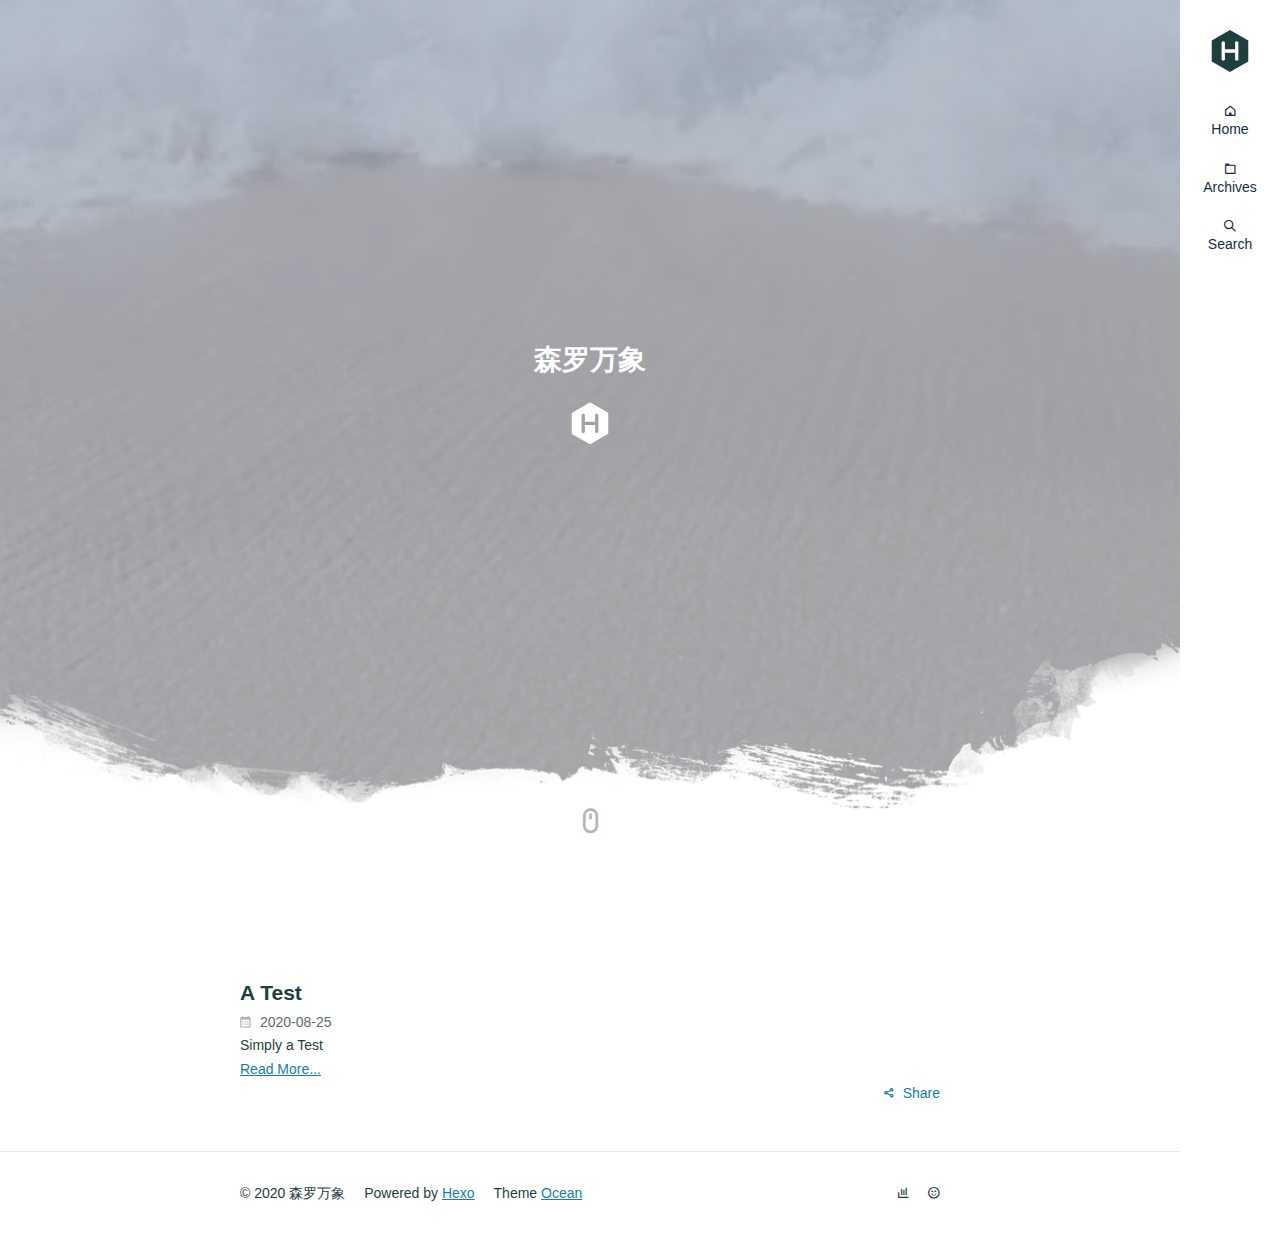
==== index.html @ 7b9d3a82 "Site updated: 2020-08-25 21:18:49" ====
<!DOCTYPE html>
<html lang="en">
<head>
  <meta charset="utf-8">
  
  
  
  <meta name="viewport" content="width=device-width, initial-scale=1, maximum-scale=1">
  <title>
    
    森罗万象</title>
  
    <link rel="shortcut icon" href="/favicon.ico">
  
  
<link rel="stylesheet" href="/css/style.css">

  
    
<link rel="stylesheet" href="/fancybox/jquery.fancybox.min.css">

  
  
<script src="/js/pace.min.js"></script>

<meta name="generator" content="Hexo 5.1.1"><link rel="alternate" href="/atom.xml" title="森罗万象" type="application/atom+xml">
</head>

<body>
<main class="content">
  <section class="jumbotron">
  <div class="video">
    
      <div class="video-frame">
        <img src="/images/ocean/overlay-hero.png" alt="Decorative image frame">
      </div>
    
    <div class="video-media">
      <video playsinline="" autoplay="" loop="" muted="" data-autoplay=""
             poster="/images/ocean/ocean.png" x5-video-player-type="h5">
        <source src="/images/ocean/ocean.mp4" type="video/mp4">
        <source src="/images/ocean/ocean.ogv" type="video/ogg">
        <source src="/images/ocean/ocean.webm" type="video/webm">
        <p>Your user agent does not support the HTML5 Video element.</p>
      </video>
      <div class="video-overlay"></div>
    </div>
    <div class="video-inner text-center text-white">
      <h1><a href="/">森罗万象</a></h1>
      <p></p>
      <div><img src="/images/hexo-inverted.svg" class="brand" alt="森罗万象"></div>
    </div>
    <div class="video-learn-more">
      <a class="anchor" href="#landingpage"><i class="fe fe-mouse"></i></a>
    </div>
  </div>
</section>

<div id="landingpage">
  <section class="outer">
    <article class="articles">
      
      <h1 class="page-type-title"></h1>
      
        
          <article id="post-2020-08-25-Test" class="article article-type-post" itemscope itemprop="blogPost" data-scroll-reveal>

    <div class="article-inner">
        
            <header class="article-header">
                
  
    <h2 itemprop="name">
      <a class="article-title" href="/2020/08/25/2020-08-25-Test/">A Test</a>
    </h2>
  
  




            </header>
            

                
                    <div class="article-meta">
                        <a href="/2020/08/25/2020-08-25-Test/" class="article-date">
  <time datetime="2020-08-25T13:09:31.366Z" itemprop="datePublished">2020-08-25</time>
</a>
                            
                    </div>
                    

                        

                                    <div class="article-entry" itemprop="articleBody">
                                        


                                            

                                                
                                                    Simply a Test<br>
                                                        
                                                            <a class="article-more-link" href="/2020/08/25/2020-08-25-Test/">
                                                                Read More...
                                                            </a>
                                                            
                                                                
                                    </div>
                                    <footer class="article-footer">
                                        <a data-url="https://ottaliam.github.io/2020/08/25/2020-08-25-Test/" data-id="cke9yv8jg0000zo2n9jhn38vi" class="article-share-link">
                                            Share
                                        </a>
                                        
                                    </footer>

    </div>

    

                

</article>
        
    </article>
    
  
    
  </section>
</div>

  <footer class="footer">
  <div class="outer">
    <div class="float-right">
      <ul class="list-inline">
  
    <li><i class="fe fe-bar-chart"></i> <span id="busuanzi_value_site_pv"></span></li>
  
    <li><i class="fe fe-smile-alt"></i> <span id="busuanzi_value_site_uv"></span></li>
  
</ul>
    </div>
    <ul class="list-inline">
      <li>&copy; 2020 森罗万象</li>
      <li>Powered by <a href="http://hexo.io/" target="_blank">Hexo</a></li>
      <li>Theme  <a target="_blank" rel="noopener" href="https://github.com/zhwangart/hexo-theme-ocean">Ocean</a></li>
    </ul>
  </div>
</footer>

</main>
<aside class="sidebar">
  <button class="navbar-toggle"></button>
<nav class="navbar">
  
    <div class="logo">
      <a href="/"><img src="/images/hexo.svg" alt="森罗万象"></a>
    </div>
  
  <ul class="nav nav-main">
    
      <li class="nav-item">
        <a class="nav-item-link" href="/">Home</a>
      </li>
    
      <li class="nav-item">
        <a class="nav-item-link" href="/archives">Archives</a>
      </li>
    
    <li class="nav-item">
      <a class="nav-item-link nav-item-search" title="Search">
        <i class="fe fe-search"></i>
        Search
      </a>
    </li>
  </ul>
</nav>
<nav class="navbar navbar-bottom">
  <ul class="nav">
    <li class="nav-item">
      <div class="totop" id="totop">
  <i class="fe fe-rocket"></i>
</div>
    </li>
    <li class="nav-item">
      
    </li>
  </ul>
</nav>
<div class="search-form-wrap">
  <div class="local-search local-search-plugin">
  <input type="search" id="local-search-input" class="local-search-input" placeholder="Search...">
  <div id="local-search-result" class="local-search-result"></div>
</div>
</div>
</aside>

<script src="/js/jquery-2.0.3.min.js"></script>


<script src="/js/jquery.justifiedGallery.min.js"></script>


<script src="/js/lazyload.min.js"></script>


<script src="/js/busuanzi-2.3.pure.min.js"></script>


  
<script src="/fancybox/jquery.fancybox.min.js"></script>






<script src="/js/ocean.js"></script>


</body>
</html>
---- css/style.css ----
@charset "utf-8";
@font-face {
  font-family: feathericon;
  font-weight: normal;
  font-style: normal;
  src: url("feathericon/feathericon.eot");
  src: url("feathericon/feathericon.eot?#iefix") format('embedded-opentype'), url("feathericon/feathericon.woff") format('woff'), url("feathericon/feathericon.ttf") format('truetype'), url("feathericon/feathericon.svg") format('svg');
}
.fe {
  display: inline-block;
  font: normal normal normal 16px feathericon;
  font-size: inherit;
  text-rendering: auto;
  -webkit-font-smoothing: antialiased;
  -moz-osx-font-smoothing: grayscale;
}
.fe-activity:before {
  content: "\f1e2";
}
.fe-add-cart:before {
  content: "\f1e6";
}
.fe-align-bottom:before {
  content: "\f1bf";
}
.fe-align-center:before {
  content: "\f195";
}
.fe-align-left:before {
  content: "\f196";
}
.fe-align-right:before {
  content: "\f197";
}
.fe-align-top:before {
  content: "\f1c0";
}
.fe-align-vertically:before {
  content: "\f1c1";
}
.fe-angry:before {
  content: "\f1b6";
}
.fe-app-menu:before {
  content: "\f198";
}
.fe-arrow-down:before {
  content: "\f100";
}
.fe-arrow-left:before {
  content: "\f101";
}
.fe-arrow-right:before {
  content: "\f102";
}
.fe-arrow-up:before {
  content: "\f103";
}
.fe-artboard:before {
  content: "\f104";
}
.fe-audio-player:before {
  content: "\f199";
}
.fe-backward:before {
  content: "\f180";
}
.fe-bar:before {
  content: "\f105";
}
.fe-bar-chart:before {
  content: "\f106";
}
.fe-beer:before {
  content: "\f107";
}
.fe-bell:before {
  content: "\f108";
}
.fe-birthday-cake:before {
  content: "\f163";
}
.fe-bold:before {
  content: "\f179";
}
.fe-bolt:before {
  content: "\f1e3";
}
.fe-book:before {
  content: "\f109";
}
.fe-bookmark:before {
  content: "\f170";
}
.fe-browser:before {
  content: "\f10b";
}
.fe-brush:before {
  content: "\f10c";
}
.fe-bug:before {
  content: "\f10d";
}
.fe-building:before {
  content: "\f10e";
}
.fe-cage:before {
  content: "\f1e7";
}
.fe-calendar:before {
  content: "\f10f";
}
.fe-camera:before {
  content: "\f110";
}
.fe-cart:before {
  content: "\f1e8";
}
.fe-check:before {
  content: "\f111";
}
.fe-check-circle:before {
  content: "\f19a";
}
.fe-check-circle-o:before {
  content: "\f19b";
}
.fe-check-verified:before {
  content: "\f19c";
}
.fe-clock:before {
  content: "\f113";
}
.fe-close:before {
  content: "\f114";
}
.fe-cloud:before {
  content: "\f115";
}
.fe-cocktail:before {
  content: "\f116";
}
.fe-code:before {
  content: "\f117";
}
.fe-codepen:before {
  content: "\f1d3";
}
.fe-coffee:before {
  content: "\f166";
}
.fe-columns:before {
  content: "\f118";
}
.fe-comment:before {
  content: "\f119";
}
.fe-comment-o:before {
  content: "\f1d2";
}
.fe-commenting:before {
  content: "\f11a";
}
.fe-comments:before {
  content: "\f11b";
}
.fe-compress:before {
  content: "\f181";
}
.fe-credit-card:before {
  content: "\f1e9";
}
.fe-crop:before {
  content: "\f1c2";
}
.fe-cry:before {
  content: "\f1b7";
}
.fe-cutlery:before {
  content: "\f19d";
}
.fe-delete-link:before {
  content: "\f19e";
}
.fe-desktop:before {
  content: "\f11d";
}
.fe-diamond:before {
  content: "\f11e";
}
.fe-difference:before {
  content: "\f1c3";
}
.fe-disabled:before {
  content: "\f11f";
}
.fe-disappointed:before {
  content: "\f1b8";
}
.fe-distribute-horizontally:before {
  content: "\f1cf";
}
.fe-distribute-vertically:before {
  content: "\f1c5";
}
.fe-document:before {
  content: "\f19f";
}
.fe-download:before {
  content: "\f120";
}
.fe-drop-down:before {
  content: "\f121";
}
.fe-drop-left:before {
  content: "\f122";
}
.fe-drop-right:before {
  content: "\f123";
}
.fe-drop-up:before {
  content: "\f124";
}
.fe-edit:before {
  content: "\f17f";
}
.fe-eject:before {
  content: "\f182";
}
.fe-elipsis-h:before {
  content: "\f125";
}
.fe-elipsis-v:before {
  content: "\f126";
}
.fe-equalizer:before {
  content: "\f1a0";
}
.fe-eraser:before {
  content: "\f1c6";
}
.fe-expand:before {
  content: "\f183";
}
.fe-export:before {
  content: "\f16e";
}
.fe-eye:before {
  content: "\f127";
}
.fe-facebook:before {
  content: "\f1d4";
}
.fe-fast-backward:before {
  content: "\f184";
}
.fe-fast-forward:before {
  content: "\f185";
}
.fe-feather:before {
  content: "\f174";
}
.fe-feed:before {
  content: "\f128";
}
.fe-file:before {
  content: "\f1b1";
}
.fe-file-audio:before {
  content: "\f1b2";
}
.fe-file-excel:before {
  content: "\f1a2";
}
.fe-file-image:before {
  content: "\f1b3";
}
.fe-file-movie:before {
  content: "\f1b4";
}
.fe-file-powerpoint:before {
  content: "\f1a3";
}
.fe-file-word:before {
  content: "\f1a4";
}
.fe-file-zip:before {
  content: "\f1b5";
}
.fe-filter:before {
  content: "\f173";
}
.fe-flag:before {
  content: "\f129";
}
.fe-folder:before {
  content: "\f12a";
}
.fe-folder-open:before {
  content: "\f176";
}
.fe-fork:before {
  content: "\f12b";
}
.fe-forward:before {
  content: "\f186";
}
.fe-frowing:before {
  content: "\f1b9";
}
.fe-gamepad:before {
  content: "\f191";
}
.fe-gear:before {
  content: "\f1a5";
}
.fe-gift:before {
  content: "\f1ea";
}
.fe-git:before {
  content: "\f1d5";
}
.fe-github:before {
  content: "\f1d6";
}
.fe-github-alt:before {
  content: "\f1d7";
}
.fe-globe:before {
  content: "\f12c";
}
.fe-google:before {
  content: "\f1d8";
}
.fe-google-plus:before {
  content: "\f1d9";
}
.fe-hash:before {
  content: "\f12d";
}
.fe-headphone:before {
  content: "\f18e";
}
.fe-heart:before {
  content: "\f12e";
}
.fe-heart-o:before {
  content: "\f167";
}
.fe-home:before {
  content: "\f12f";
}
.fe-import:before {
  content: "\f16f";
}
.fe-info:before {
  content: "\f130";
}
.fe-insert-link:before {
  content: "\f1a6";
}
.fe-instagram:before {
  content: "\f1da";
}
.fe-intersect:before {
  content: "\f1c7";
}
.fe-italic:before {
  content: "\f17a";
}
.fe-key:before {
  content: "\f131";
}
.fe-keyboard:before {
  content: "\f132";
}
.fe-kitchen-cooker:before {
  content: "\f1a7";
}
.fe-laptop:before {
  content: "\f133";
}
.fe-layer:before {
  content: "\f18c";
}
.fe-layout:before {
  content: "\f134";
}
.fe-line-chart:before {
  content: "\f135";
}
.fe-link:before {
  content: "\f136";
}
.fe-link-external:before {
  content: "\f137";
}
.fe-list-bullet:before {
  content: "\f17c";
}
.fe-list-order:before {
  content: "\f17d";
}
.fe-list-task:before {
  content: "\f17e";
}
.fe-location:before {
  content: "\f138";
}
.fe-lock:before {
  content: "\f139";
}
.fe-login:before {
  content: "\f13a";
}
.fe-logout:before {
  content: "\f13b";
}
.fe-loop:before {
  content: "\f192";
}
.fe-magic:before {
  content: "\f177";
}
.fe-mail:before {
  content: "\f13c";
}
.fe-map:before {
  content: "\f16d";
}
.fe-mask:before {
  content: "\f1c8";
}
.fe-medal:before {
  content: "\f13d";
}
.fe-megaphone:before {
  content: "\f13e";
}
.fe-mention:before {
  content: "\f164";
}
.fe-messanger:before {
  content: "\f1e1";
}
.fe-minus:before {
  content: "\f140";
}
.fe-mobile:before {
  content: "\f141";
}
.fe-money:before {
  content: "\f1a8";
}
.fe-moon:before {
  content: "\f1ef";
}
.fe-mouse:before {
  content: "\f142";
}
.fe-music:before {
  content: "\f175";
}
.fe-open-mouth:before {
  content: "\f1ba";
}
.fe-palette:before {
  content: "\f165";
}
.fe-paper-plane:before {
  content: "\f178";
}
.fe-pause:before {
  content: "\f187";
}
.fe-pencil:before {
  content: "\f144";
}
.fe-phone:before {
  content: "\f145";
}
.fe-picture:before {
  content: "\f1a9";
}
.fe-picture-square:before {
  content: "\f1e4";
}
.fe-pie-chart:before {
  content: "\f146";
}
.fe-pinterest:before {
  content: "\f1db";
}
.fe-pizza:before {
  content: "\f147";
}
.fe-play:before {
  content: "\f188";
}
.fe-plug:before {
  content: "\f18f";
}
.fe-plus:before {
  content: "\f148";
}
.fe-pocket:before {
  content: "\f1dc";
}
.fe-pot:before {
  content: "\f1aa";
}
.fe-print:before {
  content: "\f171";
}
.fe-prototype:before {
  content: "\f149";
}
.fe-question:before {
  content: "\f14a";
}
.fe-quote-left:before {
  content: "\f14b";
}
.fe-quote-right:before {
  content: "\f14c";
}
.fe-rage:before {
  content: "\f1bb";
}
.fe-random:before {
  content: "\f189";
}
.fe-reload:before {
  content: "\f193";
}
.fe-remove-cart:before {
  content: "\f1eb";
}
.fe-rocket:before {
  content: "\f14d";
}
.fe-scale:before {
  content: "\f1c9";
}
.fe-search:before {
  content: "\f14e";
}
.fe-search-minus:before {
  content: "\f16a";
}
.fe-search-plus:before {
  content: "\f16b";
}
.fe-share:before {
  content: "\f14f";
}
.fe-shield:before {
  content: "\f172";
}
.fe-shopping-bag:before {
  content: "\f1ec";
}
.fe-sitemap:before {
  content: "\f150";
}
.fe-smile:before {
  content: "\f1bc";
}
.fe-smile-alt:before {
  content: "\f1bd";
}
.fe-speaker:before {
  content: "\f1ab";
}
.fe-star:before {
  content: "\f151";
}
.fe-star-o:before {
  content: "\f168";
}
.fe-step-backward:before {
  content: "\f1d0";
}
.fe-step-forward:before {
  content: "\f1d1";
}
.fe-stop:before {
  content: "\f18b";
}
.fe-subtract:before {
  content: "\f1ca";
}
.fe-sunny-o:before {
  content: "\f1f0";
}
.fe-sunrise:before {
  content: "\f1f1";
}
.fe-sync:before {
  content: "\f194";
}
.fe-table:before {
  content: "\f1ac";
}
.fe-tablet:before {
  content: "\f152";
}
.fe-tag:before {
  content: "\f153";
}
.fe-target:before {
  content: "\f1f3";
}
.fe-terminal:before {
  content: "\f154";
}
.fe-text-align-center:before {
  content: "\f1cb";
}
.fe-text-align-justify:before {
  content: "\f1e5";
}
.fe-text-align-left:before {
  content: "\f1cc";
}
.fe-text-align-right:before {
  content: "\f1cd";
}
.fe-text-size:before {
  content: "\f17b";
}
.fe-ticket:before {
  content: "\f155";
}
.fe-tiled:before {
  content: "\f156";
}
.fe-timeline:before {
  content: "\f1ad";
}
.fe-tired:before {
  content: "\f1be";
}
.fe-trash:before {
  content: "\f157";
}
.fe-trophy:before {
  content: "\f158";
}
.fe-truck:before {
  content: "\f1ed";
}
.fe-twitter:before {
  content: "\f1dd";
}
.fe-umbrella:before {
  content: "\f1f2";
}
.fe-underline:before {
  content: "\f1ae";
}
.fe-union:before {
  content: "\f1ce";
}
.fe-unlock:before {
  content: "\f169";
}
.fe-upload:before {
  content: "\f159";
}
.fe-usb:before {
  content: "\f190";
}
.fe-user:before {
  content: "\f15a";
}
.fe-user-minus:before {
  content: "\f16c";
}
.fe-user-plus:before {
  content: "\f15b";
}
.fe-users:before {
  content: "\f15c";
}
.fe-vector:before {
  content: "\f15d";
}
.fe-video:before {
  content: "\f15e";
}
.fe-wallet:before {
  content: "\f1ee";
}
.fe-warning:before {
  content: "\f15f";
}
.fe-watch:before {
  content: "\f1af";
}
.fe-watch-alt:before {
  content: "\f1b0";
}
.fe-wine-glass:before {
  content: "\f161";
}
.fe-wordpress:before {
  content: "\f1de";
}
.fe-wordpress-alt:before {
  content: "\f1df";
}
.fe-wrench:before {
  content: "\f162";
}
.fe-youtube:before {
  content: "\f1e0";
}
/* normalize.css v8.0.0 | MIT License | github.com/necolas/normalize.css */
html {
  line-height: 1.15 /* 1 */;
  -webkit-text-size-adjust: 100% /* 2 */;
}
body {
  margin: 0;
}
h1 {
  font-size: 2em;
  margin: 0.67em 0;
}
hr {
  box-sizing: content-box /* 1 */;
  height: 0 /* 1 */;
  overflow: visible /* 2 */;
}
pre {
  font-family: monospace, monospace /* 1 */;
  font-size: 1em /* 2 */;
}
a {
  background-color: transparent;
}
abbr[title] {
  border-bottom: none /* 1 */;
  text-decoration: underline /* 2 */;
  text-decoration: underline dotted /* 2 */;
}
b,
strong {
  font-weight: bolder;
}
code,
kbd,
samp {
  font-family: monospace, monospace /* 1 */;
  font-size: 1em /* 2 */;
}
small {
  font-size: 80%;
}
sub,
sup {
  font-size: 75%;
  line-height: 0;
  position: relative;
  vertical-align: baseline;
}
sub {
  bottom: -0.25em;
}
sup {
  top: -0.5em;
}
img {
  border-style: none;
}
button,
input,
optgroup,
select,
textarea {
  font-family: inherit /* 1 */;
  font-size: 100% /* 1 */;
  line-height: 1.15 /* 1 */;
  margin: 0 /* 2 */;
}
button,
input {
  overflow: visible;
}
button,
select {
  text-transform: none;
}
button,
[type="button"],
[type="reset"],
[type="submit"] {
  -webkit-appearance: button;
}
button::-moz-focus-inner,
[type="button"]::-moz-focus-inner,
[type="reset"]::-moz-focus-inner,
[type="submit"]::-moz-focus-inner {
  border-style: none;
  padding: 0;
}
button:-moz-focusring,
[type="button"]-moz-focusring,
[type="reset"]-moz-focusring,
[type="submit"]-moz-focusring {
  outline: 1px dotted ButtonText;
}
fieldset {
  padding: 0.35em 0.75em 0.625em;
}
legend {
  box-sizing: border-box /* 1 */;
  color: inherit /* 2 */;
  display: table /* 1 */;
  max-width: 100% /* 1 */;
  padding: 0 /* 3 */;
  white-space: normal /* 1 */;
}
progress {
  vertical-align: baseline;
}
textarea {
  overflow: auto;
}
[type="checkbox"],
[type="radio"] {
  box-sizing: border-box /* 1 */;
  padding: 0 /* 2 */;
}
[type="number"]::-webkit-inner-spin-button,
[type="number"]::-webkit-outer-spin-button {
  height: auto;
}
[type="search"] {
  -webkit-appearance: textfield /* 1 */;
  outline-offset: -2px /* 2 */;
}
[type="search"]::-webkit-search-decoration {
  -webkit-appearance: none;
}
::-webkit-file-upload-button {
  -webkit-appearance: button /* 1 */;
  font: inherit /* 2 */;
}
details {
  display: block;
}
summary {
  display: list-item;
}
template {
  display: none;
}
[hidden] {
  display: none;
}
*,
*::before,
*::after {
  box-sizing: border-box;
}
html,
body {
  height: 100%;
}
html {
  font-size: 62.5%;
  -webkit-text-size-adjust: 100%;
  -ms-text-size-adjust: 100%;
  -ms-overflow-style: scrollbar;
  -webkit-tap-highlight-color: transparent;
}
body {
  position: relative;
  background-color: #fff;
  font-family: "Helvetica Neue", Helvetica, "PingFang SC", "Hiragino Sans GB", "Microsoft YaHei", "微软雅黑", Arial, sans-serif;
  font-size: 1.4rem;
  line-height: 1.7;
  color: #1e3e3f;
  padding: 0;
  margin: 0;
  overflow-x: hidden;
  text-size-adjust: 100%;
}
body ::selection {
  background: #5c6b72;
  color: #e6e6e6;
}
a {
  color: #127ea9;
}
a:hover {
  color: #1594c6;
}
a:active {
  color: #1178a1;
}
a.disabled {
  color: #adb5bd;
}
img {
  max-width: 100%;
}
.article-date,
.article-category .article-category-link,
.archive-year-wrap .archive-year,
.archive-article-date {
  text-decoration: none;
  color: #5c6b72;
}
.article-date:hover,
.article-category .article-category-link:hover,
.archive-year-wrap .archive-year:hover,
.archive-article-date:hover {
  color: #5c6b72;
}
.archive-article-inner {
  -webkit-border-radius: 4px;
  -moz-border-radius: 4px;
  border-radius: 4px;
}
.article-entry h1,
.article-entry h2,
.article-entry h3,
.article-entry h4,
.article-entry h5,
.article-entry h6 {
  margin: 1.5rem 0;
}
.article-entry hr {
  height: 0.1rem;
  background-color: #e6e6e6;
  border: none;
  padding: 0;
  margin: 1.5rem 0;
}
.article-entry strong {
  font-weight: bold;
}
.article-entry em,
.article-entry cite {
  font-style: italic;
}
.article-entry sup,
.article-entry sub {
  font-size: 75%;
  line-height: 0;
  position: relative;
  vertical-align: baseline;
}
.article-entry sup {
  top: -0.5rem;
}
.article-entry sub {
  bottom: -0.25rem;
}
.article-entry small {
  font-size: 85%;
}
.article-entry acronym,
.article-entry abbr {
  border-bottom: 0.1rem #e6e6e6 dotted;
}
.article-entry ul,
.article-entry ol,
.article-entry dl {
  margin: 1.5rem 0;
  line-height: line-height;
}
.article-entry p,
.article-entry table,
.article-entry blockquote {
  margin: 1.5rem 0;
}
.article-entry img,
.article-entry video {
  max-width: 100%;
  height: auto;
  display: block;
  margin: auto;
}
.article-entry iframe {
  border: none;
}
.article-entry table {
  width: 100%;
  border-collapse: collapse;
  vertical-align: middle;
  empty-cells: show;
  text-align: left;
}
.article-entry table th,
.article-entry table td,
.article-entry table {
  border: 0.1rem #e6e6e6 solid;
}
.article-entry table th,
.article-entry table td {
  padding: 1rem 1.5rem;
}
.article-entry table tbody tr:nth-child(2n) {
  background-color: rgba(230,230,230,0.25);
}
.article-entry blockquote {
  display: block;
  padding: 0 1.5rem;
  width: 100%;
  overflow: auto;
  border-left: 0.3rem #9c8079 solid;
  color: #5c6b72;
}
.article-entry blockquote > :first-child {
  margin-top: 0;
}
.article-entry blockquote > :last-child {
  margin-bottom: 0;
}
.article-entry blockquote footer cite:before {
  content: "—";
  padding: 0 0.5rem;
}
.jumbotron {
  padding: 0;
  margin-bottom: 3rem;
  text-align: center;
}
.content,
.sidebar {
  transition: all 0.3s ease-in-out;
}
.content {
  position: relative;
  z-index: 1;
  margin-right: 0;
}
.content.on {
  transform: translateX(-10rem);
}
.sidebar {
  position: fixed;
  z-index: 9;
  top: 0;
  right: -10rem;
  bottom: 0;
  width: 10rem;
  background-color: #f4f4f4;
}
.sidebar.on {
  right: 0;
}
.navbar-toggle {
  position: absolute;
  top: 1.5rem;
  right: 11.5rem;
  padding: 0.5rem 1rem;
  border: none;
  -webkit-border-radius: 0.4rem;
  -moz-border-radius: 0.4rem;
  border-radius: 0.4rem;
  background-color: rgba(30,62,63,0.25);
  color: #fff;
}
.navbar-toggle::before {
  content: '\f105';
  font-family: feathericon;
  font-size: larger;
}
.wrap,
.outer {
  width: 100%;
  padding-right: 1.5rem;
  padding-left: 1.5rem;
  margin: auto;
}
.wrap::before,
.outer::before,
.wrap::after,
.outer::after {
  content: "";
  display: table;
  clear: both;
}
.local-search {
  width: 100%;
}
.tocbot {
  display: none;
}
@media (min-width: 768px) {
  .jumbotron {
    margin-bottom: 6rem;
  }
  .content {
    margin-right: 10rem;
  }
  .sidebar {
    right: 0;
    background-color: #fff;
  }
  .navbar-toggle {
    display: none;
  }
  .wrap,
  .outer {
    width: 70rem;
    padding-right: 0;
    padding-left: 0;
  }
  .local-search {
    width: 70rem;
  }
}
@media (min-width: 1200px) {
  .tocbot {
    display: block;
  }
}
.list-unstyled,
.list-inline {
  list-style: none;
  padding-left: 0;
  margin-left: 0;
}
.list-inline {
  position: relative;
  margin: 0 -0.75rem;
}
.list-inline > li {
  display: inline-block;
  padding: 0 0.75rem;
}
.category-list {
  list-style: none;
  padding-left: 0;
  margin-left: 0;
  margin-right: -0.5rem;
  margin-left: -0.5rem;
}
.category-list > .category-list-item {
  display: inline-block;
  padding: 0.5rem 1rem;
}
.category-list > .category-list-item:before {
  content: "\f18c";
  font-family: feathericon;
  margin-right: 0.5rem;
}
.tag-list {
  list-style: none;
  padding-left: 0;
  margin-left: 0;
  margin-right: -0.5rem;
  margin-left: -0.5rem;
}
.tag-list > .tag-list-item {
  display: inline-block;
  padding: 0.5rem 1rem;
}
.tag-list > .tag-list-item:before {
  content: "\f153";
  font-family: feathericon;
  margin-right: 0.5rem;
}
.video {
  position: relative;
  height: auto;
}
.video .brand {
  width: 4.2rem;
}
.video-frame {
  position: absolute;
  z-index: 1;
  right: 0;
  bottom: 0;
  left: 0;
  min-width: 100%;
}
.video-frame img {
  display: block;
  width: 100%;
}
.video-media {
  position: relative;
  z-index: 0;
  height: 90vh;
  overflow: hidden;
}
.video-media video,
.video-media img {
  position: absolute;
  top: 50%;
  left: 50%;
  transform: translate(-50%, -50%);
  min-width: 100%;
  min-height: 100%;
}
.video-overlay {
  position: absolute;
  top: 0;
  bottom: 0;
  left: 0;
  right: 0;
  background-color: rgba(178,191,204,0.6);
}
.video-inner {
  position: absolute;
  top: 50%;
  left: 50%;
  transform: translate(-50%, -65%);
}
.video-inner a,
.video-inner {
  color: #fff;
  text-decoration: none;
}
.video-learn-more {
  position: absolute;
  z-index: 1;
  bottom: -3rem;
  right: 0;
  left: 0;
}
.video-learn-more a > .fe {
  font-size: 3rem;
  color: #adb5bd;
}
.video-learn-more a > .fe:hover {
  color: #1e3e3f;
}
.search-form-wrap {
  position: fixed;
  top: -100%;
  right: 10rem;
  left: 0;
  opacity: 0;
  transition: 0.3s;
}
.search-form-wrap.on {
  top: 0;
  opacity: 1;
}
.local-search {
  position: relative;
  margin: 0 auto;
  padding: 3rem;
  background-color: #fff;
  box-shadow: 0 1rem 3rem rgba(30,62,63,0.05);
  max-height: 100vh;
  overflow-y: auto;
}
.local-search-input {
  border: 0.1rem #e6e6e6 solid;
  -webkit-border-radius: 0.4rem;
  -moz-border-radius: 0.4rem;
  border-radius: 0.4rem;
  background-color: #fff;
  width: 100%;
  padding: 1rem 1.5rem;
  outline: none;
}
.local-search-input::-webkit-search-results-decoration,
.local-search-input::-webkit-search-cancel-button {
  -webkit-appearance: none;
}
.local-search-close {
  position: absolute;
  top: 3.85rem;
  right: 4.25rem;
  display: block;
  height: 2rem;
  width: 2rem;
  padding: 0;
  border: none;
  -webkit-border-radius: 50%;
  -moz-border-radius: 50%;
  border-radius: 50%;
  background-color: #9c8079;
  color: #fff;
  text-align: center;
  cursor: pointer;
}
.local-search-close::before {
  content: '\f114';
  font-family: feathericon;
}
.local-search-result {
  text-align: left;
}
.search-result-list {
  list-style: none;
  padding-left: 0;
  margin-left: 0;
}
.search-result-list li {
  padding: 1.5rem 0;
}
.search-result-list li:not(:last-child) {
  border-bottom: 0.1rem #e6e6e6 solid;
}
.search-result-list li .search-result-title {
  font-size: 1.6rem;
  font-weight: bold;
}
.search-result-list li .search-result {
  padding-top: 0.5rem;
  margin: 0;
  max-height: 12rem;
  overflow: hidden;
}
.search-result-list li em.search-keyword {
  color: #9e6a4d;
}
.search-result-empty {
  padding: 3rem 0 0;
}
.article {
  padding: 3rem 0;
}
.article-topping {
  position: absolute;
  top: 0;
  left: -3rem;
  color: #ea434a;
}
.article-topping .fe {
  font-size: 2rem;
  line-height: 1.7;
}
.article-meta::before,
.article-meta::after {
  content: "";
  display: table;
  clear: both;
}
.article-date::before {
  content: '\f10f';
  margin-right: 0.5rem;
  font-family: feathericon;
  opacity: 0.5;
}
.article-category {
  display: inline-block;
  margin-left: 1.5rem;
}
.article-category:before {
  content: "\f18c";
  font-family: feathericon;
  margin-right: 0.5rem;
}
.archive-article-header + .article-category {
  margin-left: 0;
}
.article-entry {
  margin-top: 3rem;
  color: #1e3e3f;
}
.article-entry::before,
.article-entry::after {
  content: "";
  display: table;
  clear: both;
}
.article-entry .pullquote {
  text-align: left;
  width: 45%;
  margin: 0;
}
.article-entry .pullquote.left {
  margin-left: 0.5em;
  margin-right: 1em;
}
.article-entry .pullquote.right {
  margin-right: 0.5em;
  margin-left: 1em;
}
.article-entry .caption {
  color: color-grey;
  display: block;
  font-size: 0.9em;
  margin-top: 0.5em;
  position: relative;
  text-align: center;
}
.article-entry .video-container {
  position: relative;
  padding-top: 56.25%;
  height: 0;
  overflow: hidden;
}
.article-entry .video-container iframe,
.article-entry .video-container object,
.article-entry .video-container embed {
  position: absolute;
  top: 0;
  left: 0;
  width: 100%;
  height: 100%;
  margin-top: 0;
}
.article-header {
  position: relative;
}
.article-header h1,
.article-header h2 {
  margin: 0;
}
.article-header .article-title {
  text-decoration: none;
  color: #1e3e3f;
}
.article-footer {
  margin-top: 3rem;
}
.article-footer::before,
.article-footer::after {
  content: "";
  display: table;
  clear: both;
}
.article-tag-list {
  list-style: none;
  padding-left: 0;
  margin-left: 0;
  margin: 0;
}
.article-tag-list:before {
  content: "\f153";
  font-family: feathericon;
  margin-right: 0.5rem;
}
.article-tag-list .article-tag-list-item {
  display: inline-block;
  padding-right: 1rem;
}
.article-tag-list .article-tag-list-link {
  text-decoration: none;
}
.article-comment-link {
  float: right;
}
.article-comment-link:before {
  content: "\f1d2";
  font-family: feathericon;
  padding-right: 8px;
}
.article-share-link {
  cursor: pointer;
  float: right;
  margin-left: 20px;
}
.article-share-link:before {
  content: "\f14f";
  font-family: feathericon;
  padding-right: 6px;
}
.article-nav {
  position: relative;
  padding-top: 3rem;
  margin-top: 5rem;
  border-top: 0.1rem #e6e6e6 solid;
}
.article-nav::before,
.article-nav::after {
  content: "";
  display: table;
  clear: both;
}
.article-nav-link {
  display: block;
  text-decoration: none;
}
.article-nav-link:first-child {
  float: left;
}
.article-nav-link:last-child {
  float: right;
  text-align: right;
}
.article-nav-caption {
  color: #5c6b72;
}
.article-nav-title {
  font-size: inherit;
}
.article-share-box {
  position: absolute;
  display: none;
  background: #fff;
  -webkit-border-radius: 0.4rem;
  -moz-border-radius: 0.4rem;
  border-radius: 0.4rem;
  box-shadow: 1px 2px 10px rgba(0,0,0,0.2);
  -webkit-border-radius: 3px;
  -moz-border-radius: 3px;
  border-radius: 3px;
  margin-left: -145px;
  overflow: hidden;
  z-index: 1;
}
.article-share-box.on {
  display: block;
}
.article-share-input {
  width: 100%;
  background: none;
  box-sizing: border-box;
  padding: 0 1.5rem;
  outline: none;
  border: none;
  border-bottom: 0.1rem #e6e6e6 solid;
  height: 3.6rem;
  line-height: 3.6rem;
}
.article-share-links::before,
.article-share-links::after {
  content: "";
  display: table;
  clear: both;
}
.article-share-twitter,
.article-share-facebook,
.article-share-pinterest,
.article-share-google {
  position: relative;
  display: block;
  float: left;
  width: 5rem;
  height: 3.6rem;
  color: #172d3e;
  text-align: center;
  text-decoration: none;
}
.article-share-twitter:before,
.article-share-facebook:before,
.article-share-pinterest:before,
.article-share-google:before {
  font-size: 20px;
  font-family: feathericon;
}
.article-share-twitter:hover,
.article-share-facebook:hover,
.article-share-pinterest:hover,
.article-share-google:hover {
  color: #fff;
}
.article-share-twitter:before {
  content: "\f1dd";
}
.article-share-twitter:hover {
  background: #00aced;
  text-shadow: 0 1px #008abe;
}
.article-share-facebook:before {
  content: "\f1d4";
}
.article-share-facebook:hover {
  background: #3b5998;
  text-shadow: 0 1px #2f477a;
}
.article-share-pinterest:before {
  content: "\f1db";
}
.article-share-pinterest:hover {
  background: #cb2027;
  text-shadow: 0 1px #a21a1f;
}
.article-share-google:before {
  content: "\f1d8";
}
.article-share-google:hover {
  background: #dd4b39;
  text-shadow: 0 1px #be3221;
}
.tocbot {
  position: absolute;
  top: 14rem;
  left: calc((100vw - 70rem) / 2 + 70rem);
  font-size: 80%;
  opacity: 0.8;
}
.tocbot > .toc-list {
  position: relative;
  overflow: hidden;
}
.toc-list {
  list-style: none;
  padding-left: 0;
  margin-left: 0;
  padding-left: 1rem;
}
a.toc-link {
  height: 100%;
  color: #172d3e;
  text-decoration: none;
}
.is-collapsible {
  max-height: 1000px;
  overflow: hidden;
  transition: all;
}
.is-collapsed {
  max-height: 0;
}
.is-position-fixed {
  position: fixed !important;
  top: 0;
  right: 10rem;
}
.is-active-link {
  font-weight: 700;
}
.toc-link::before {
  background-color: #e6e6e6;
  content: ' ';
  display: inline-block;
  height: inherit;
  left: 0;
  margin-top: -1px;
  position: absolute;
  width: 2px;
}
.is-active-link::before {
  background-color: #127ea9;
}
.article-gallery {
  position: relative;
}
.article-gallery-photos {
  position: relative;
  overflow: hidden;
}
.article-gallery-img {
  display: none;
  max-width: 100%;
}
.article-gallery-img:first-child {
  display: block;
}
.article-gallery-img.loaded {
  position: absolute;
  display: block;
}
.article-gallery-img img {
  display: block;
  max-width: 100%;
  margin: 0 auto;
}
.article-albums {
  position: relative;
}
.article-albums-photos {
  position: relative;
  display: flex;
  flex-wrap: wrap;
  list-style: none;
  padding-left: 0;
  margin-left: 0;
}
.article-albums-photos::before,
.article-albums-photos::after {
  content: "";
  display: table;
  clear: both;
}
.article-albums-photos::after {
  content: '';
  flex-grow: 999999999;
}
.article-albums-photos .article-albums-item {
  position: relative;
  flex-grow: 1;
  margin: 0.5rem;
  overflow: hidden;
}
.article-albums-photos .article-albums-item img {
  object-fit: cover;
  max-width: 100%;
  min-width: 100%;
  vertical-align: center;
}
.article-albums-photos .article-albums-item .article-albums-caption {
  display: block;
  width: 100%;
  padding: 1rem 0;
  text-align: center;
}
@media (min-width: 576px) {
  .article-albums-item img {
    height: 32rem;
  }
  .article-albums-item .article-albums-caption {
    position: absolute;
    bottom: 0;
    left: 0;
    width: 100%;
    background-color: rgba(0,0,0,0.5);
    background: linear-gradient(to top, rgba(0,0,0,0.5), transparent);
    color: #fff;
    padding: 1rem;
    opacity: 0;
    transform: translateY(100%);
    transition: all 0.3s ease-in-out;
  }
  .article-albums-item:hover .article-albums-caption {
    opacity: 1;
    transform: translateY(0);
  }
}
@media (min-width: 768px) {
  .article-albums-item img {
    height: 20rem;
  }
}
.justified-gallery {
  width: 100%;
  position: relative;
  overflow: hidden;
}
.justified-gallery > a,
.justified-gallery > div,
.justified-gallery > figure {
  position: absolute;
  display: inline-block;
  overflow: hidden;
  background: #adb5bd /* To have gray placeholders while the gallery is loading with waitThumbnailsLoad = false */;
  filter: "alpha(opacity=10)";
  opacity: 0.1;
  margin: 0;
  padding: 0;
}
.justified-gallery > a > img,
.justified-gallery > div > img,
.justified-gallery > figure > img,
.justified-gallery > a > a > img,
.justified-gallery > div > a > img,
.justified-gallery > figure > a > img,
.justified-gallery > a > svg,
.justified-gallery > div > svg,
.justified-gallery > figure > svg,
.justified-gallery > a > a > svg,
.justified-gallery > div > a > svg,
.justified-gallery > figure > a > svg {
  position: absolute;
  top: 50%;
  left: 50%;
  margin: 0;
  padding: 0;
  border: none;
  filter: "alpha(opacity=0)";
  opacity: 0;
}
.justified-gallery > a > .caption,
.justified-gallery > div > .caption,
.justified-gallery > figure > .caption {
  display: none;
  position: absolute;
  right: 0;
  bottom: 0;
  left: 0;
  padding: 1rem;
  background-color: rgba(0,0,0,0.5);
  background: linear-gradient(to top, rgba(0,0,0,0.5), transparent);
  color: #fff;
}
.justified-gallery > a > .caption.caption-visible,
.justified-gallery > div > .caption.caption-visible,
.justified-gallery > figure > .caption.caption-visible {
  display: initial;
}
.justified-gallery > .jg-entry-visible {
  filter: "alpha(opacity=100)";
  opacity: 1;
  background: none;
}
.justified-gallery > .jg-entry-visible > img,
.justified-gallery > .jg-entry-visible > a > img,
.justified-gallery > .jg-entry-visible > svg,
.justified-gallery > .jg-entry-visible > a > svg {
  filter: "alpha(opacity=100)";
  opacity: 1;
  -webkit-transition: opacity 500ms ease-in;
  -moz-transition: opacity 500ms ease-in;
  -o-transition: opacity 500ms ease-in;
  transition: opacity;
}
.justified-gallery > .jg-filtered {
  display: none;
}
.justified-gallery > .jg-filtered > .spinner {
  position: absolute;
  bottom: 0;
  margin-left: -24px;
  padding: 10px 0 10px 0;
  left: 50%;
  filter: "alpha(opacity=100)";
  opacity: 1;
  overflow: initial;
}
.justified-gallery > .jg-filtered > span {
  display: inline-block;
  filter: "alpha(opacity=0)";
  opacity: 0;
  width: 8px;
  height: 8px;
  margin: 0 4px 0 4px;
  background-color: #000;
  -webkit-border-radius: 6px;
  -moz-border-radius: 6px;
  border-radius: 6px;
}
.articles .article {
  padding: 4.5rem 0;
}
.articles .article:not(:last-child) {
  border-bottom: 0.1rem #e6e6e6 solid;
}
.articles .article-entry,
.articles .article-footer {
  margin-top: 0;
}
.articles .article-entry .article-gallery {
  margin-top: 1.5rem;
}
.archives-wrap {
  position: relative;
}
.archives-wrap::before,
.archives-wrap::after {
  content: "";
  display: table;
  clear: both;
}
.archives-wrap:first-child {
  margin-top: 3rem;
}
.archives-wrap:last-child {
  margin-bottom: 3rem;
}
.archive-year-wrap {
  position: absolute;
  top: 0;
  left: 0;
  width: 6rem;
}
.archive-year-wrap .archive-year {
  position: relative;
  display: inline-block;
}
.archive-year-wrap .archive-year::after {
  content: '';
  position: absolute;
  left: 0;
  bottom: 0;
  height: 0.15rem;
  background-color: #5c6b72;
  width: 100%;
}
.archives {
  margin-left: 6rem;
  border-left: 0.1rem #e6e6e6 dashed;
  padding-left: 3rem;
}
.archives::before,
.archives::after {
  content: "";
  display: table;
  clear: both;
}
.archive-article-inner {
  margin-bottom: 1.5rem;
}
.archive-article-header {
  display: table-row;
}
.archive-article-header > a,
.archive-article-header > h2 {
  display: table-cell;
}
.archive-article-header h2 {
  margin: 0;
  padding-left: 3rem;
}
.archive-article-header h2 .archive-article-title {
  text-decoration: none;
  font-size: 1.5rem;
}
.archive-article-footer {
  margin-top: 1.5rem;
}
.archive-article-date {
  position: relative;
  display: block;
}
.archive-article-date::before {
  content: '';
  position: absolute;
  top: 50%;
  left: -3.5rem;
  margin-top: -0.5rem;
  width: 1rem;
  height: 1rem;
  -webkit-border-radius: 1rem;
  -moz-border-radius: 1rem;
  border-radius: 1rem;
  background-color: #e6e6e6;
}
.page-type-title {
  margin: 0;
  padding: 3rem 0;
}
.page-nav {
  margin: 3rem auto;
  text-align: center;
  overflow: hidden;
}
.page-nav::before,
.page-nav::after {
  content: "";
  display: table;
  clear: both;
}
.page-nav a,
.page-nav span {
  padding: 1rem 1.5rem;
  line-height: 1;
}
.page-nav a {
  text-decoration: none;
}
.page-nav .prev {
  float: left;
}
.page-nav .next {
  float: right;
}
.page-nav .page-number {
  display: inline-block;
}
@media mq-mobile {
  .page-nav .page-number {
    display: none;
  }
}
.page-nav .current {
  font-weight: bold;
}
.page-nav .space {
  color: #e6e6e6;
}
.footer {
  border-top: 0.1rem #e6e6e6 solid;
  padding: 3rem 0;
}
.float-left {
  float: left !important;
}
.float-right {
  float: right !important;
}
.float-none {
  float: none !important;
}
.article-entry pre,
.article-entry .highlight {
  background: #f6f8fa;
  padding: 1.5rem;
  margin: 1.5rem 0;
  -webkit-border-radius: 0.4rem;
  -moz-border-radius: 0.4rem;
  border-radius: 0.4rem;
  overflow: auto;
  color: #4d4d4c;
}
.article-entry .highlight .gutter pre,
.article-entry .gist .gist-file .gist-data .line-numbers {
  color: #8e908c;
}
.article-entry pre,
.article-entry code {
  font-family: inherit;
  text-shadow: none;
}
.article-entry code {
  background: #f6f8fa;
  padding: 0.25rem;
  -webkit-border-radius: 0.4rem;
  -moz-border-radius: 0.4rem;
  border-radius: 0.4rem;
}
.article-entry pre code {
  background: none;
  padding: 0;
}
.article-entry .highlight pre {
  border: none;
  margin: 0;
  padding: 0;
}
.article-entry .highlight table {
  margin: 0;
  width: auto;
  border: none;
}
.article-entry .highlight td {
  border: none;
  padding: 0;
}
.article-entry .highlight figcaption {
  font-size: 85%;
  color: #8e908c;
  line-height: 1rem;
  margin-bottom: 1rem;
}
.article-entry .highlight figcaption::before,
.article-entry .highlight figcaption::after {
  content: "";
  display: table;
  clear: both;
}
.article-entry .highlight figcaption a {
  float: right;
}
.article-entry .highlight .gutter {
  -webkit-user-select: none;
  -moz-user-select: none;
  -ms-user-select: none;
  user-select: none;
}
.article-entry .highlight .gutter pre {
  text-align: right;
  padding-right: 1.5rem;
}
.article-entry .highlight .line {
  height: inherit;
}
.article-entry .highlight .line.marked {
  background: #d6d6d6;
}
.article-entry .gist {
  background: #f6f8fa;
}
.article-entry .gist .gist-file {
  border: none;
  margin: 0;
}
.article-entry .gist .gist-file .gist-data {
  background: none;
  border: none;
}
.article-entry .gist .gist-file .gist-data .line-numbers {
  background: none;
  border: none;
}
.article-entry .gist .gist-file .gist-data .line-data {
  padding: 0 !important;
}
.article-entry .gist .gist-file .highlight {
  margin: 0;
  padding: 0;
  border: none;
}
.article-entry .gist .gist-file .gist-meta {
  background: #f6f8fa;
  color: #8e908c;
  padding: 0;
  margin-top: 1rem;
}
.article-entry .gist .gist-file .gist-meta a {
  font-weight: normal;
}
.article-entry .gist .gist-file .gist-meta a:hover {
  text-decoration: underline;
}
pre .comment,
pre .title {
  color: #8e908c;
}
pre .variable,
pre .attribute,
pre .tag,
pre .regexp,
pre .ruby .constant,
pre .xml .tag .title,
pre .xml .pi,
pre .xml .doctype,
pre .html .doctype,
pre .css .id,
pre .css .class,
pre .css .pseudo {
  color: #f2777a;
}
pre .number,
pre .preprocessor,
pre .built_in,
pre .literal,
pre .params,
pre .constant {
  color: #f99157;
}
pre .class,
pre .ruby .class .title,
pre .css .rules .attribute {
  color: #9c9;
}
pre .string,
pre .value,
pre .inheritance,
pre .header,
pre .ruby .symbol,
pre .xml .cdata {
  color: #9c9;
}
pre .css .hexcolor {
  color: #6cc;
}
pre .function,
pre .python .decorator,
pre .python .title,
pre .ruby .function .title,
pre .ruby .title .keyword,
pre .perl .sub,
pre .javascript .title,
pre .coffeescript .title {
  color: #69c;
}
pre .keyword,
pre .javascript .function {
  color: #c9c;
}
.pace {
  -webkit-pointer-events: none;
  pointer-events: none;
  -webkit-user-select: none;
  -moz-user-select: none;
  user-select: none;
}
.pace .pace-progress {
  position: fixed;
  z-index: 2000;
  top: 0;
  right: 100%;
  width: 100%;
  height: 0.2rem;
  background-color: #127ea9;
}
.pace-inactive {
  display: none;
}
.gitalk,
.markdown-body {
  font-size: 1.4rem !important;
}
.gt-container .gt-avatar.gt-comment-avatar img {
  -webkit-border-radius: 50%;
  -moz-border-radius: 50%;
  border-radius: 50%;
}
.vcomments {
  margin-top: 3rem;
}
.macbook {
  position: relative;
}
.macbook .macbook-screen {
  position: relative;
  background-color: transparent;
  border-style: solid;
  border-color: #fff;
  -webkit-border-radius: 1rem;
  -moz-border-radius: 1rem;
  border-radius: 1rem;
  border-width: 1.25rem;
  box-shadow: 0 1rem 3rem rgba(0,0,0,0.15), 0 0 0.5rem rgba(0,0,0,0.15) inset;
}
.macbook .macbook-keyboard {
  display: none;
  position: relative;
  box-sizing: content-box;
  background-color: #fff;
  border-bottom: solid 0.75rem #f2f2f2;
  border-bottom-left-radius: 50%;
  border-bottom-right-radius: 50%;
  margin: -0.5rem -5rem 0;
  height: 0.5rem;
  box-shadow: 0 0.5rem 3rem rgba(0,0,0,0.15);
}
.macbook .macbook-keyboard::before {
  content: '';
  position: absolute;
  left: 50%;
  transform: translateX(-50%);
  background: linear-gradient(90deg, #f2f2f2, #fff, #f2f2f2);
  box-shadow: 0 0 0.1rem rgba(0,0,0,0.05) inset;
  width: 20%;
  height: 0.3rem;
  -webkit-border-radius: 0.125rem;
  -moz-border-radius: 0.125rem;
  border-radius: 0.125rem;
}
@media (min-width: 768px) {
  .macbook .macbook-screen {
    border-width: 2rem 1.25rem 1.25rem;
  }
  .macbook .macbook-keyboard {
    display: block;
  }
}
.macbook-wrap {
  padding: 1rem 9rem;
}
.scrolling-wrap {
  min-height: 30rem;
  overflow: hidden;
}
.scrolling {
  position: absolute;
  top: 30rem;
  width: 100%;
  animation: scrolling-animation 10s ease-in-out 1s infinite;
}
@-moz-keyframes scrolling-animation {
  0% {
    top: 0;
  }
  10% {
    top: 0;
    transform: translateY(0);
  }
  30% {
    transform: translateY(-35%);
  }
  60% {
    transform: translateY(-75%);
  }
  90% {
    transform: translateY(-100%);
  }
  100% {
    transform: translateY(-100%);
  }
}
@-webkit-keyframes scrolling-animation {
  0% {
    top: 0;
  }
  10% {
    top: 0;
    transform: translateY(0);
  }
  30% {
    transform: translateY(-35%);
  }
  60% {
    transform: translateY(-75%);
  }
  90% {
    transform: translateY(-100%);
  }
  100% {
    transform: translateY(-100%);
  }
}
@-o-keyframes scrolling-animation {
  0% {
    top: 0;
  }
  10% {
    top: 0;
    transform: translateY(0);
  }
  30% {
    transform: translateY(-35%);
  }
  60% {
    transform: translateY(-75%);
  }
  90% {
    transform: translateY(-100%);
  }
  100% {
    transform: translateY(-100%);
  }
}
@keyframes scrolling-animation {
  0% {
    top: 0;
  }
  10% {
    top: 0;
    transform: translateY(0);
  }
  30% {
    transform: translateY(-35%);
  }
  60% {
    transform: translateY(-75%);
  }
  90% {
    transform: translateY(-100%);
  }
  100% {
    transform: translateY(-100%);
  }
}
.navbar {
  position: relative;
  padding-top: 3rem;
  text-align: center;
}
.navbar .nav {
  list-style: none;
  padding-left: 0;
  margin-left: 0;
}
.navbar .nav .nav-item-link {
  display: block;
  padding: 1rem;
  color: #172d3e;
  text-decoration: none;
  cursor: pointer;
}
.navbar .nav .nav-item-link:hover {
  color: #1594c6;
}
.navbar .nav.nav-main .nav-item-link::before,
.navbar .nav.nav-main .nav-item-link i.fe {
  display: block;
  line-height: 1;
}
.navbar .nav.nav-main .nav-item-link::before {
  font-family: 'feathericon';
}
.navbar .nav.nav-main .nav-item:nth-child(1) .nav-item-link::before {
  content: '\f12f';
}
.navbar .nav.nav-main .nav-item:nth-child(2) .nav-item-link::before {
  content: '\f12a';
}
.navbar-bottom {
  position: absolute;
  bottom: 0;
  width: 100%;
}
.logo {
  text-align: center;
}
.logo img {
  width: 4.2rem;
}
.totop {
  position: relative;
  display: inline-block;
  overflow: hidden;
  cursor: pointer;
  width: 3.2rem;
  height: 3.2rem;
  -webkit-border-radius: 3.2rem;
  -moz-border-radius: 3.2rem;
  border-radius: 3.2rem;
  background-color: #f4f4f4;
  line-height: 3rem;
}
.totop:hover > i {
  animation: rocket 0.3s ease-in-out;
}
@-moz-keyframes rocket {
  0% {
    transform: translateY(0);
    opacity: 1;
  }
  45% {
    transform: translateY(-3.2rem);
    opacity: 0;
  }
  55% {
    transform: translateY(3.2rem);
    opacity: 0;
  }
  100% {
    transform: translateY(0);
    opacity: 1;
  }
}
@-webkit-keyframes rocket {
  0% {
    transform: translateY(0);
    opacity: 1;
  }
  45% {
    transform: translateY(-3.2rem);
    opacity: 0;
  }
  55% {
    transform: translateY(3.2rem);
    opacity: 0;
  }
  100% {
    transform: translateY(0);
    opacity: 1;
  }
}
@-o-keyframes rocket {
  0% {
    transform: translateY(0);
    opacity: 1;
  }
  45% {
    transform: translateY(-3.2rem);
    opacity: 0;
  }
  55% {
    transform: translateY(3.2rem);
    opacity: 0;
  }
  100% {
    transform: translateY(0);
    opacity: 1;
  }
}
@keyframes rocket {
  0% {
    transform: translateY(0);
    opacity: 1;
  }
  45% {
    transform: translateY(-3.2rem);
    opacity: 0;
  }
  55% {
    transform: translateY(3.2rem);
    opacity: 0;
  }
  100% {
    transform: translateY(0);
    opacity: 1;
  }
}
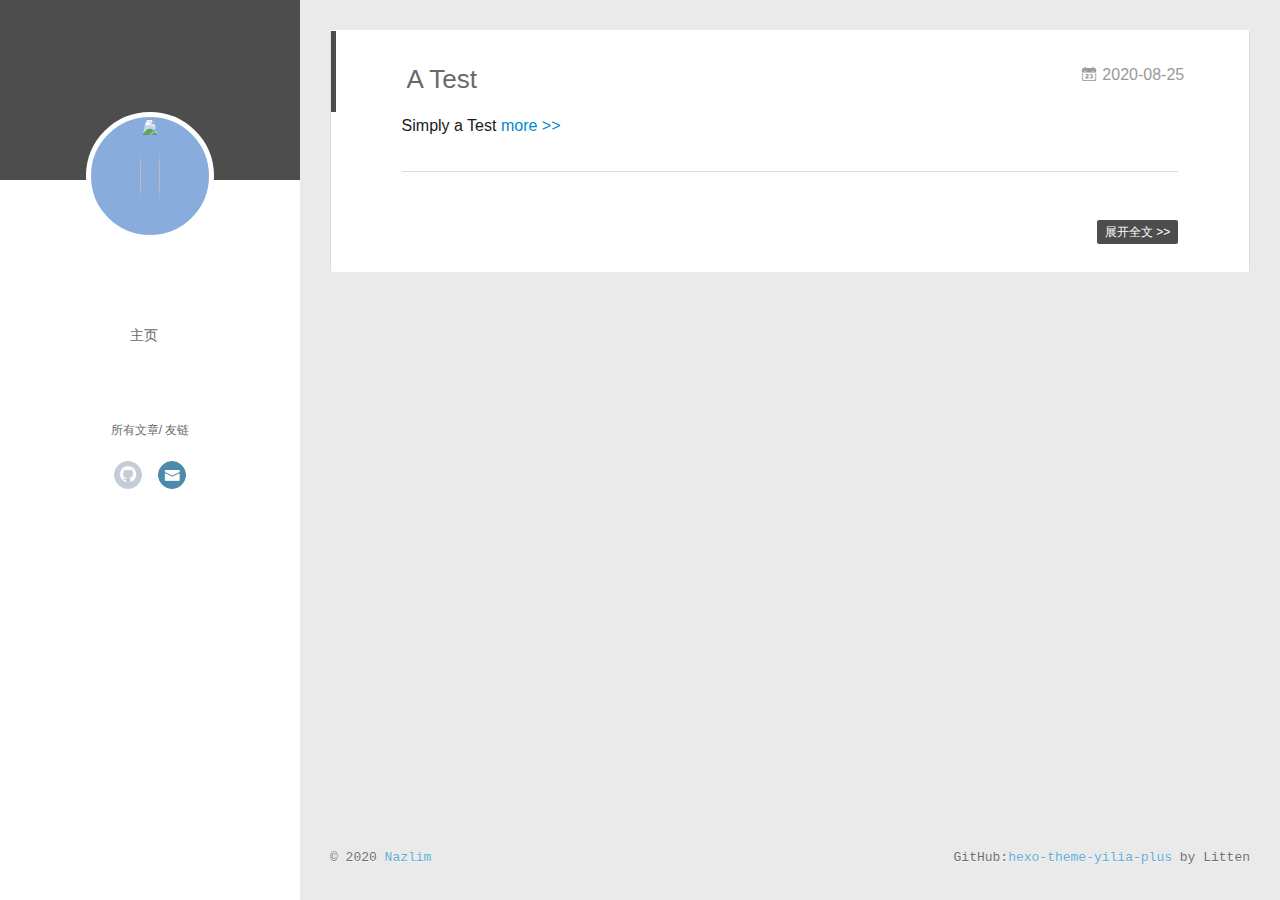
==== commit efeeb8fe: "Site updated: 2020-08-27 21:13:39" ====
--- a/index.html
+++ b/index.html
@@ -1,223 +1,518 @@
 <!DOCTYPE html>
-<html lang="en">
+<html>
 <head>
   <meta charset="utf-8">
   
-  
-  
+  <meta name="renderer" content="webkit">
+  <meta http-equiv="X-UA-Compatible" content="IE=edge" >
+  <link rel="dns-prefetch" href="https://ottaliam.github.io">
+  <title>森罗万象</title>
+  <meta name="generator" content="hexo-theme-yilia-plus">
   <meta name="viewport" content="width=device-width, initial-scale=1, maximum-scale=1">
-  <title>
-    
-    森罗万象</title>
-  
-    <link rel="shortcut icon" href="/favicon.ico">
-  
-  
-<link rel="stylesheet" href="/css/style.css">
-
-  
-    
-<link rel="stylesheet" href="/fancybox/jquery.fancybox.min.css">
-
-  
-  
-<script src="/js/pace.min.js"></script>
-
-<meta name="generator" content="Hexo 5.1.1"><link rel="alternate" href="/atom.xml" title="森罗万象" type="application/atom+xml">
+  
+    
+    <!-- <meta name="keywords" content="">
+    <meta name="description" content=""> -->
+  
+  <meta property="og:type" content="website">
+<meta property="og:title" content="森罗万象">
+<meta property="og:url" content="https://ottaliam.github.io/index.html">
+<meta property="og:site_name" content="森罗万象">
+<meta property="og:locale" content="en_US">
+<meta property="article:author" content="Nazlim">
+<meta name="twitter:card" content="summary">
+  
+    <link rel="alternative" href="/atom.xml" title="森罗万象" type="application/atom+xml">
+  
+  
+    <link rel="icon" href="/favicon.ico">
+  
+  
+    <link rel="apple-touch-icon" href="/apple-touch-icon-180x180.png">
+  
+  <link rel="stylesheet" type="text/css" href="/./main.401765.css">
+  <style type="text/css">
+    
+    #container.show {
+      background: #4d4d4d;
+    }
+  </style>
+  
+
+  
+
+  
+  
+
+
+  
+
 </head>
 
 <body>
-<main class="content">
-  <section class="jumbotron">
-  <div class="video">
-    
-      <div class="video-frame">
-        <img src="/images/ocean/overlay-hero.png" alt="Decorative image frame">
+  <div id="container" q-class="show:isCtnShow">
+    <canvas id="anm-canvas" class="anm-canvas"></canvas>
+    <div class="left-col" q-class="show:isShow">
+      
+
+
+<div class="overlay" style="background: #4d4d4d;"></div>
+<div class="intrude-less">
+	<header id="header" class="inner">
+		<a href="/" class="profilepic">
+			<img src="https://s1.ax1x.com/2020/08/27/d44Ppj.jpg" class="js-avatar">
+		</a>
+		<hgroup>
+			<h1 class="header-author"><a href="/"></a></h1>
+		</hgroup>
+		
+
+		<nav class="header-menu">
+			<ul>
+			
+				<li><a href="/" target="_blank">主页</a></li>
+			
+			</ul>
+		</nav>
+		<nav class="header-smart-menu">
+			
+				
+					<a q-on="click: openSlider(e, 'innerArchive')" href="javascript:void(0)">所有文章</a>
+				
+			
+				
+					<a q-on="click: openSlider(e, 'friends')" href="javascript:void(0)">友链</a>
+				
+			
+				
+			
+		</nav>
+		<nav class="header-nav">
+			<div class="social">
+				
+					<a class="github" href="https://github.com/Ottaliam" title="GitHub" target="_blank"><i class="icon-github"></i></a>
+				
+					<a class="mail" href="mailto:ottaliam@gmail.com" title="NULL" target="_blank"><i class="icon-mail"></i></a>
+				
+			</div>
+		
+		</nav>
+	</header>		
+</div>
+
+    </div>
+    <div class="mid-col" q-class="show:isShow,hide:isShow|isFalse">
+      
+      
+<nav id="mobile-nav">
+  	<div class="overlay js-overlay" style="background: #4d4d4d"></div>
+	<div class="btnctn js-mobile-btnctn">
+  		<div class="slider-trigger list" q-on="click: openSlider(e)"><i class="icon icon-sort"></i></div>
+	</div>
+	<div class="intrude-less">
+		<header id="header" class="inner">
+			<div class="profilepic">
+				<a href="/">
+					<img src="https://s1.ax1x.com/2020/08/27/d44Ppj.jpg" class="js-avatar">
+				</a>
+			</div>
+			<hgroup>
+			  <h1 class="header-author js-header-author"></h1>
+			</hgroup>
+			
+			
+			
+				
+			
+			
+			
+			<nav class="header-nav">
+				<div class="social">
+					
+						<a class="github" target="_blank" href="https://github.com/Ottaliam" title="GitHub"><i class="icon-github"></i></a>
+			        
+						<a class="mail" target="_blank" href="mailto:ottaliam@gmail.com" title="NULL"><i class="icon-mail"></i></a>
+			        
+				</div>
+			</nav>
+
+			<nav class="header-menu js-header-menu">
+				<ul style="width: 50%">
+				
+				
+					<li style="width: 100%"><a href="/">主页</a></li>
+		        
+				</ul>
+			</nav>
+		</header>				
+	</div>
+	<div class="mobile-mask" style="display:none" q-show="isShow"></div>
+</nav>
+
+      <div id="wrapper" class="body-wrap">
+        <div class="menu-l">
+          <div class="canvas-wrap">
+            <canvas data-colors="#eaeaea" data-sectionHeight="100" data-contentId="js-content" id="myCanvas1"
+              class="anm-canvas"></canvas>
+          </div>
+          <div id="js-content" class="content-ll">
+            
+
+  
+    <article id="post-Test" class="article article-type-post  article-index" itemscope itemprop="blogPost">
+  <div class="article-inner">
+    
+      <header class="article-header">
+  
+  
+    <h1 itemprop="name">
+	
+	  <a class="article-title" href="/2020/08/25/Test/" target="_blank">A Test</a>
+  
+    </h1>
+  
+
+
+  
+  
+<a href="/2020/08/25/Test/" class="archive-article-date">
+        <time datetime="2020-08-25T13:09:31.366Z" itemprop="datePublished"><i class="icon-calendar icon"></i>2020-08-25</time>
+</a>
+
+  
+  
+  </header>
+  
+  <div class="article-entry" itemprop="articleBody">
+    
+    Simply a Test
+    
+    <a class="article-more-a" href="/2020/08/25/Test/#more">more >></a>
+    
+    
+
+    
+
+    
+
+  </div>
+  <div class="article-info article-info-index">
+    
+    
+    
+
+    
+    <p class="article-more-link">
+      <a class="article-more-a" href="/2020/08/25/Test/">展开全文 >></a>
+    </p>
+    
+
+    
+    <div class="clearfix"></div>
+  </div>
+  </div>
+</article>
+
+<aside class="wrap-side-operation">
+    <div class="mod-side-operation">
+        
+        <div class="jump-container" id="js-jump-container" style="display:none;">
+            <a href="javascript:void(0)" class="mod-side-operation__jump-to-top">
+                <i class="icon-font icon-back"></i>
+            </a>
+            <div id="js-jump-plan-container" class="jump-plan-container" style="top: -11px;">
+                <i class="icon-font icon-plane jump-plane"></i>
+            </div>
+        </div>
+        
+        
+    </div>
+</aside>
+
+
+
+
+  
+  
+
+
+          </div>
+        </div>
       </div>
-    
-    <div class="video-media">
-      <video playsinline="" autoplay="" loop="" muted="" data-autoplay=""
-             poster="/images/ocean/ocean.png" x5-video-player-type="h5">
-        <source src="/images/ocean/ocean.mp4" type="video/mp4">
-        <source src="/images/ocean/ocean.ogv" type="video/ogg">
-        <source src="/images/ocean/ocean.webm" type="video/webm">
-        <p>Your user agent does not support the HTML5 Video element.</p>
-      </video>
-      <div class="video-overlay"></div>
+      <footer id="footer">
+  <div class="outer">
+    <div id="footer-info">
+    	<div class="footer-left">
+    		&copy; 2020 <a href="https://ottaliam.github.io/" target="_blank">Nazlim</a>
+    	</div>
+      	<div class="footer-right">
+			
+			
+      		GitHub:<a href="https://github.com/JoeyBling/hexo-theme-yilia-plus" target="_blank">hexo-theme-yilia-plus</a> by Litten
+      	</div>
     </div>
-    <div class="video-inner text-center text-white">
-      <h1><a href="/">森罗万象</a></h1>
-      <p></p>
-      <div><img src="/images/hexo-inverted.svg" class="brand" alt="森罗万象"></div>
+  </div>
+  
+  
+	<script src="/lib/busuanzi.pure.js"></script>
+	
+  
+  
+	
+	<span id="busuanzi_container_site_pv" style="display:none">
+		本站总访问量<span id="busuanzi_value_site_pv"></span>次	
+	        <span class="post-meta-divider" >|</span>
+	</span>
+  	<span id="busuanzi_container_site_uv" style='display:none'>
+  		本站访客数<span id="busuanzi_value_site_uv"></span>人
+  	</span>
+  
+</footer>
+
     </div>
-    <div class="video-learn-more">
-      <a class="anchor" href="#landingpage"><i class="fe fe-mouse"></i></a>
+    <script>
+	var yiliaConfig = {
+		mathjax: true,
+		isHome: true,
+		isPost: false,
+		isArchive: false,
+		isTag: false,
+		isCategory: false,
+		open_in_new: true,
+		toc_hide_index: false,
+		root: "/",
+		innerArchive: true,
+		showTags: true
+	}
+</script>
+
+<script>!function(r){function e(t){if(i[t])return i[t].exports;var n=i[t]={exports:{},id:t,loaded:!1};return r[t].call(n.exports,n,n.exports,e),n.loaded=!0,n.exports}var i={};e.m=r,e.c=i,e.p="./",e(0)}([function(t,n,r){r(208),t.exports=r(205)},function(t,n,r){var d=r(3),y=r(46),g=r(26),b=r(27),x=r(47),m="prototype",S=function(t,n,r){var e,i,o,u,c=t&S.F,f=t&S.G,a=t&S.S,s=t&S.P,l=t&S.B,h=f?d:a?d[n]||(d[n]={}):(d[n]||{})[m],v=f?y:y[n]||(y[n]={}),p=v[m]||(v[m]={});for(e in f&&(r=n),r)o=((i=!c&&h&&void 0!==h[e])?h:r)[e],u=l&&i?x(o,d):s&&"function"==typeof o?x(Function.call,o):o,h&&b(h,e,o,t&S.U),v[e]!=o&&g(v,e,u),s&&p[e]!=o&&(p[e]=o)};d.core=y,S.F=1,S.G=2,S.S=4,S.P=8,S.B=16,S.W=32,S.U=64,S.R=128,t.exports=S},function(t,n,r){var e=r(5);t.exports=function(t){if(!e(t))throw TypeError(t+" is not an object!");return t}},function(t,n){var r=t.exports="undefined"!=typeof window&&window.Math==Math?window:"undefined"!=typeof self&&self.Math==Math?self:Function("return this")();"number"==typeof __g&&(__g=r)},function(t,n){t.exports=function(t){try{return!!t()}catch(t){return!0}}},function(t,n){t.exports=function(t){return"object"==typeof t?null!==t:"function"==typeof t}},function(t,n){var r=t.exports="undefined"!=typeof window&&window.Math==Math?window:"undefined"!=typeof self&&self.Math==Math?self:Function("return this")();"number"==typeof __g&&(__g=r)},function(t,n,r){var e=r(118)("wks"),i=r(79),o=r(3).Symbol,u="function"==typeof o;(t.exports=function(t){return e[t]||(e[t]=u&&o[t]||(u?o:i)("Symbol."+t))}).store=e},function(t,n,r){var e=r(49),i=Math.min;t.exports=function(t){return 0<t?i(e(t),9007199254740991):0}},function(t,n){var r={}.hasOwnProperty;t.exports=function(t,n){return r.call(t,n)}},function(t,n,r){t.exports=!r(4)(function(){return 7!=Object.defineProperty({},"a",{get:function(){return 7}}).a})},function(t,n,r){var e=r(2),i=r(174),o=r(53),u=Object.defineProperty;n.f=r(10)?Object.defineProperty:function(t,n,r){if(e(t),n=o(n,!0),e(r),i)try{return u(t,n,r)}catch(t){}if("get"in r||"set"in r)throw TypeError("Accessors not supported!");return"value"in r&&(t[n]=r.value),t}},function(t,n,r){t.exports=!r(20)(function(){return 7!=Object.defineProperty({},"a",{get:function(){return 7}}).a})},function(t,n,r){var e=r(14),i=r(24);t.exports=r(12)?function(t,n,r){return e.f(t,n,i(1,r))}:function(t,n,r){return t[n]=r,t}},function(t,n,r){var e=r(22),i=r(60),o=r(42),u=Object.defineProperty;n.f=r(12)?Object.defineProperty:function(t,n,r){if(e(t),n=o(n,!0),e(r),i)try{return u(t,n,r)}catch(t){}if("get"in r||"set"in r)throw TypeError("Accessors not supported!");return"value"in r&&(t[n]=r.value),t}},function(t,n,r){var e=r(96),i=r(34);t.exports=function(t){return e(i(t))}},function(t,n,r){var e=r(40)("wks"),i=r(25),o=r(6).Symbol,u="function"==typeof o;(t.exports=function(t){return e[t]||(e[t]=u&&o[t]||(u?o:i)("Symbol."+t))}).store=e},function(t,n,r){var e=r(51);t.exports=function(t){return Object(e(t))}},function(t,n){t.exports=function(t){return"object"==typeof t?null!==t:"function"==typeof t}},function(t,n){var r=t.exports={version:"2.6.9"};"number"==typeof __e&&(__e=r)},function(t,n){t.exports=function(t){try{return!!t()}catch(t){return!0}}},function(t,n){t.exports=function(t){if("function"!=typeof t)throw TypeError(t+" is not a function!");return t}},function(t,n,r){var e=r(18);t.exports=function(t){if(!e(t))throw TypeError(t+" is not an object!");return t}},function(t,n){t.exports=!0},function(t,n){t.exports=function(t,n){return{enumerable:!(1&t),configurable:!(2&t),writable:!(4&t),value:n}}},function(t,n){var r=0,e=Math.random();t.exports=function(t){return"Symbol(".concat(void 0===t?"":t,")_",(++r+e).toString(36))}},function(t,n,r){var e=r(11),i=r(75);t.exports=r(10)?function(t,n,r){return e.f(t,n,i(1,r))}:function(t,n,r){return t[n]=r,t}},function(t,n,r){var o=r(3),u=r(26),c=r(30),f=r(79)("src"),e=r(219),i="toString",a=(""+e).split(i);r(46).inspectSource=function(t){return e.call(t)},(t.exports=function(t,n,r,e){var i="function"==typeof r;i&&(c(r,"name")||u(r,"name",n)),t[n]!==r&&(i&&(c(r,f)||u(r,f,t[n]?""+t[n]:a.join(String(n)))),t===o?t[n]=r:e?t[n]?t[n]=r:u(t,n,r):(delete t[n],u(t,n,r)))})(Function.prototype,i,function(){return"function"==typeof this&&this[f]||e.call(this)})},function(t,n,r){var e=r(1),i=r(4),u=r(51),c=/"/g,o=function(t,n,r,e){var i=String(u(t)),o="<"+n;return""!==r&&(o+=" "+r+'="'+String(e).replace(c,"&quot;")+'"'),o+">"+i+"</"+n+">"};t.exports=function(n,t){var r={};r[n]=t(o),e(e.P+e.F*i(function(){var t=""[n]('"');return t!==t.toLowerCase()||3<t.split('"').length}),"String",r)}},function(t,n,r){var e=r(65),i=r(35);t.exports=Object.keys||function(t){return e(t,i)}},function(t,n){var r={}.hasOwnProperty;t.exports=function(t,n){return r.call(t,n)}},function(t,n,r){var e=r(117),i=r(75),o=r(33),u=r(53),c=r(30),f=r(174),a=Object.getOwnPropertyDescriptor;n.f=r(10)?a:function(t,n){if(t=o(t),n=u(n,!0),f)try{return a(t,n)}catch(t){}if(c(t,n))return i(!e.f.call(t,n),t[n])}},function(t,n,r){var e=r(30),i=r(17),o=r(154)("IE_PROTO"),u=Object.prototype;t.exports=Object.getPrototypeOf||function(t){return t=i(t),e(t,o)?t[o]:"function"==typeof t.constructor&&t instanceof t.constructor?t.constructor.prototype:t instanceof Object?u:null}},function(t,n,r){var e=r(116),i=r(51);t.exports=function(t){return e(i(t))}},function(t,n){t.exports=function(t){if(null==t)throw TypeError("Can't call method on  "+t);return t}},function(t,n){t.exports="constructor,hasOwnProperty,isPrototypeOf,propertyIsEnumerable,toLocaleString,toString,valueOf".split(",")},function(t,n){t.exports={}},function(t,n){n.f={}.propertyIsEnumerable},function(t,n,r){var e=r(14).f,i=r(9),o=r(16)("toStringTag");t.exports=function(t,n,r){t&&!i(t=r?t:t.prototype,o)&&e(t,o,{configurable:!0,value:n})}},function(t,n,r){var e=r(40)("keys"),i=r(25);t.exports=function(t){return e[t]||(e[t]=i(t))}},function(t,n,r){var e=r(19),i=r(6),o="__core-js_shared__",u=i[o]||(i[o]={});(t.exports=function(t,n){return u[t]||(u[t]=void 0!==n?n:{})})("versions",[]).push({version:e.version,mode:r(23)?"pure":"global",copyright:"© 2019 Denis Pushkarev (zloirock.ru)"})},function(t,n){var r=Math.ceil,e=Math.floor;t.exports=function(t){return isNaN(t=+t)?0:(0<t?e:r)(t)}},function(t,n,r){var i=r(18);t.exports=function(t,n){if(!i(t))return t;var r,e;if(n&&"function"==typeof(r=t.toString)&&!i(e=r.call(t)))return e;if("function"==typeof(r=t.valueOf)&&!i(e=r.call(t)))return e;if(!n&&"function"==typeof(r=t.toString)&&!i(e=r.call(t)))return e;throw TypeError("Can't convert object to primitive value")}},function(t,n,r){var e=r(6),i=r(19),o=r(23),u=r(44),c=r(14).f;t.exports=function(t){var n=i.Symbol||(i.Symbol=o?{}:e.Symbol||{});"_"==t.charAt(0)||t in n||c(n,t,{value:u.f(t)})}},function(t,n,r){n.f=r(16)},function(t,n){var r={}.toString;t.exports=function(t){return r.call(t).slice(8,-1)}},function(t,n){var r=t.exports={version:"2.6.9"};"number"==typeof __e&&(__e=r)},function(t,n,r){var o=r(21);t.exports=function(e,i,t){if(o(e),void 0===i)return e;switch(t){case 1:return function(t){return e.call(i,t)};case 2:return function(t,n){return e.call(i,t,n)};case 3:return function(t,n,r){return e.call(i,t,n,r)}}return function(){return e.apply(i,arguments)}}},function(t,n,r){"use strict";var e=r(4);t.exports=function(t,n){return!!t&&e(function(){n?t.call(null,function(){},1):t.call(null)})}},function(t,n){var r=Math.ceil,e=Math.floor;t.exports=function(t){return isNaN(t=+t)?0:(0<t?e:r)(t)}},function(t,n,r){var x=r(47),m=r(116),S=r(17),w=r(8),e=r(138);t.exports=function(l,t){var h=1==l,v=2==l,p=3==l,d=4==l,y=6==l,g=5==l||y,b=t||e;return function(t,n,r){for(var e,i,o=S(t),u=m(o),c=x(n,r,3),f=w(u.length),a=0,s=h?b(t,f):v?b(t,0):void 0;a<f;a++)if((g||a in u)&&(i=c(e=u[a],a,o),l))if(h)s[a]=i;else if(i)switch(l){case 3:return!0;case 5:return e;case 6:return a;case 2:s.push(e)}else if(d)return!1;return y?-1:p||d?d:s}}},function(t,n){t.exports=function(t){if(null==t)throw TypeError("Can't call method on  "+t);return t}},function(t,n,r){var i=r(1),o=r(46),u=r(4);t.exports=function(t,n){var r=(o.Object||{})[t]||Object[t],e={};e[t]=n(r),i(i.S+i.F*u(function(){r(1)}),"Object",e)}},function(t,n,r){var i=r(5);t.exports=function(t,n){if(!i(t))return t;var r,e;if(n&&"function"==typeof(r=t.toString)&&!i(e=r.call(t)))return e;if("function"==typeof(r=t.valueOf)&&!i(e=r.call(t)))return e;if(!n&&"function"==typeof(r=t.toString)&&!i(e=r.call(t)))return e;throw TypeError("Can't convert object to primitive value")}},function(t,n,r){var d=r(6),y=r(19),g=r(93),b=r(13),x=r(9),m="prototype",S=function(t,n,r){var e,i,o,u=t&S.F,c=t&S.G,f=t&S.S,a=t&S.P,s=t&S.B,l=t&S.W,h=c?y:y[n]||(y[n]={}),v=h[m],p=c?d:f?d[n]:(d[n]||{})[m];for(e in c&&(r=n),r)(i=!u&&p&&void 0!==p[e])&&x(h,e)||(o=i?p[e]:r[e],h[e]=c&&"function"!=typeof p[e]?r[e]:s&&i?g(o,d):l&&p[e]==o?function(e){var t=function(t,n,r){if(this instanceof e){switch(arguments.length){case 0:return new e;case 1:return new e(t);case 2:return new e(t,n)}return new e(t,n,r)}return e.apply(this,arguments)};return t[m]=e[m],t}(o):a&&"function"==typeof o?g(Function.call,o):o,a&&((h.virtual||(h.virtual={}))[e]=o,t&S.R&&v&&!v[e]&&b(v,e,o)))};S.F=1,S.G=2,S.S=4,S.P=8,S.B=16,S.W=32,S.U=64,S.R=128,t.exports=S},function(t,n,r){var e=r(34);t.exports=function(t){return Object(e(t))}},function(t,n,r){var o=r(196),e=r(1),i=r(118)("metadata"),u=i.store||(i.store=new(r(200))),c=function(t,n,r){var e=u.get(t);if(!e){if(!r)return;u.set(t,e=new o)}var i=e.get(n);if(!i){if(!r)return;e.set(n,i=new o)}return i};t.exports={store:u,map:c,has:function(t,n,r){var e=c(n,r,!1);return void 0!==e&&e.has(t)},get:function(t,n,r){var e=c(n,r,!1);return void 0===e?void 0:e.get(t)},set:function(t,n,r,e){c(r,e,!0).set(t,n)},keys:function(t,n){var r=c(t,n,!1),e=[];return r&&r.forEach(function(t,n){e.push(n)}),e},key:function(t){return void 0===t||"symbol"==typeof t?t:String(t)},exp:function(t){e(e.S,"Reflect",t)}}},function(t,n,r){"use strict";if(r(10)){var g=r(68),b=r(3),x=r(4),m=r(1),S=r(132),e=r(159),h=r(47),w=r(70),i=r(75),_=r(26),o=r(76),u=r(49),O=r(8),E=r(194),c=r(78),f=r(53),a=r(30),M=r(81),P=r(5),v=r(17),p=r(145),j=r(72),F=r(32),A=r(73).f,d=r(161),s=r(79),l=r(7),y=r(50),I=r(120),L=r(119),N=r(162),T=r(82),k=r(125),R=r(77),C=r(137),D=r(166),G=r(11),W=r(31),U=G.f,V=W.f,B=b.RangeError,q=b.TypeError,z=b.Uint8Array,K="ArrayBuffer",H="Shared"+K,J="BYTES_PER_ELEMENT",$="prototype",Y=Array[$],X=e.ArrayBuffer,Q=e.DataView,Z=y(0),tt=y(2),nt=y(3),rt=y(4),et=y(5),it=y(6),ot=I(!0),ut=I(!1),ct=N.values,ft=N.keys,at=N.entries,st=Y.lastIndexOf,lt=Y.reduce,ht=Y.reduceRight,vt=Y.join,pt=Y.sort,dt=Y.slice,yt=Y.toString,gt=Y.toLocaleString,bt=l("iterator"),xt=l("toStringTag"),mt=s("typed_constructor"),St=s("def_constructor"),wt=S.CONSTR,_t=S.TYPED,Ot=S.VIEW,Et="Wrong length!",Mt=y(1,function(t,n){return It(L(t,t[St]),n)}),Pt=x(function(){return 1===new z(new Uint16Array([1]).buffer)[0]}),jt=!!z&&!!z[$].set&&x(function(){new z(1).set({})}),Ft=function(t,n){var r=u(t);if(r<0||r%n)throw B("Wrong offset!");return r},At=function(t){if(P(t)&&_t in t)return t;throw q(t+" is not a typed array!")},It=function(t,n){if(!(P(t)&&mt in t))throw q("It is not a typed array constructor!");return new t(n)},Lt=function(t,n){return Nt(L(t,t[St]),n)},Nt=function(t,n){for(var r=0,e=n.length,i=It(t,e);r<e;)i[r]=n[r++];return i},Tt=function(t,n,r){U(t,n,{get:function(){return this._d[r]}})},kt=function(t){var n,r,e,i,o,u,c=v(t),f=arguments.length,a=1<f?arguments[1]:void 0,s=void 0!==a,l=d(c);if(null!=l&&!p(l)){for(u=l.call(c),e=[],n=0;!(o=u.next()).done;n++)e.push(o.value);c=e}for(s&&2<f&&(a=h(a,arguments[2],2)),n=0,r=O(c.length),i=It(this,r);n<r;n++)i[n]=s?a(c[n],n):c[n];return i},Rt=function(){for(var t=0,n=arguments.length,r=It(this,n);t<n;)r[t]=arguments[t++];return r},Ct=!!z&&x(function(){gt.call(new z(1))}),Dt=function(){return gt.apply(Ct?dt.call(At(this)):At(this),arguments)},Gt={copyWithin:function(t,n){return D.call(At(this),t,n,2<arguments.length?arguments[2]:void 0)},every:function(t){return rt(At(this),t,1<arguments.length?arguments[1]:void 0)},fill:function(t){return C.apply(At(this),arguments)},filter:function(t){return Lt(this,tt(At(this),t,1<arguments.length?arguments[1]:void 0))},find:function(t){return et(At(this),t,1<arguments.length?arguments[1]:void 0)},findIndex:function(t){return it(At(this),t,1<arguments.length?arguments[1]:void 0)},forEach:function(t){Z(At(this),t,1<arguments.length?arguments[1]:void 0)},indexOf:function(t){return ut(At(this),t,1<arguments.length?arguments[1]:void 0)},includes:function(t){return ot(At(this),t,1<arguments.length?arguments[1]:void 0)},join:function(t){return vt.apply(At(this),arguments)},lastIndexOf:function(t){return st.apply(At(this),arguments)},map:function(t){return Mt(At(this),t,1<arguments.length?arguments[1]:void 0)},reduce:function(t){return lt.apply(At(this),arguments)},reduceRight:function(t){return ht.apply(At(this),arguments)},reverse:function(){for(var t,n=this,r=At(n).length,e=Math.floor(r/2),i=0;i<e;)t=n[i],n[i++]=n[--r],n[r]=t;return n},some:function(t){return nt(At(this),t,1<arguments.length?arguments[1]:void 0)},sort:function(t){return pt.call(At(this),t)},subarray:function(t,n){var r=At(this),e=r.length,i=c(t,e);return new(L(r,r[St]))(r.buffer,r.byteOffset+i*r.BYTES_PER_ELEMENT,O((void 0===n?e:c(n,e))-i))}},Wt=function(t,n){return Lt(this,dt.call(At(this),t,n))},Ut=function(t){At(this);var n=Ft(arguments[1],1),r=this.length,e=v(t),i=O(e.length),o=0;if(r<i+n)throw B(Et);for(;o<i;)this[n+o]=e[o++]},Vt={entries:function(){return at.call(At(this))},keys:function(){return ft.call(At(this))},values:function(){return ct.call(At(this))}},Bt=function(t,n){return P(t)&&t[_t]&&"symbol"!=typeof n&&n in t&&String(+n)==String(n)},qt=function(t,n){return Bt(t,n=f(n,!0))?i(2,t[n]):V(t,n)},zt=function(t,n,r){return!(Bt(t,n=f(n,!0))&&P(r)&&a(r,"value"))||a(r,"get")||a(r,"set")||r.configurable||a(r,"writable")&&!r.writable||a(r,"enumerable")&&!r.enumerable?U(t,n,r):(t[n]=r.value,t)};wt||(W.f=qt,G.f=zt),m(m.S+m.F*!wt,"Object",{getOwnPropertyDescriptor:qt,defineProperty:zt}),x(function(){yt.call({})})&&(yt=gt=function(){return vt.call(this)});var Kt=o({},Gt);o(Kt,Vt),_(Kt,bt,Vt.values),o(Kt,{slice:Wt,set:Ut,constructor:function(){},toString:yt,toLocaleString:Dt}),Tt(Kt,"buffer","b"),Tt(Kt,"byteOffset","o"),Tt(Kt,"byteLength","l"),Tt(Kt,"length","e"),U(Kt,xt,{get:function(){return this[_t]}}),t.exports=function(t,l,n,o){var h=t+((o=!!o)?"Clamped":"")+"Array",r="get"+t,u="set"+t,v=b[h],c=v||{},e=v&&F(v),i=!v||!S.ABV,f={},a=v&&v[$],p=function(t,i){U(t,i,{get:function(){return t=i,(n=this._d).v[r](t*l+n.o,Pt);var t,n},set:function(t){return n=i,r=t,e=this._d,o&&(r=(r=Math.round(r))<0?0:255<r?255:255&r),void e.v[u](n*l+e.o,r,Pt);var n,r,e},enumerable:!0})};i?(v=n(function(t,n,r,e){w(t,v,h,"_d");var i,o,u,c,f=0,a=0;if(P(n)){if(!(n instanceof X||(c=M(n))==K||c==H))return _t in n?Nt(v,n):kt.call(v,n);i=n,a=Ft(r,l);var s=n.byteLength;if(void 0===e){if(s%l)throw B(Et);if((o=s-a)<0)throw B(Et)}else if(s<(o=O(e)*l)+a)throw B(Et);u=o/l}else u=E(n),i=new X(o=u*l);for(_(t,"_d",{b:i,o:a,l:o,e:u,v:new Q(i)});f<u;)p(t,f++)}),a=v[$]=j(Kt),_(a,"constructor",v)):x(function(){v(1)})&&x(function(){new v(-1)})&&k(function(t){new v,new v(null),new v(1.5),new v(t)},!0)||(v=n(function(t,n,r,e){var i;return w(t,v,h),P(n)?n instanceof X||(i=M(n))==K||i==H?void 0!==e?new c(n,Ft(r,l),e):void 0!==r?new c(n,Ft(r,l)):new c(n):_t in n?Nt(v,n):kt.call(v,n):new c(E(n))}),Z(e!==Function.prototype?A(c).concat(A(e)):A(c),function(t){t in v||_(v,t,c[t])}),v[$]=a,g||(a.constructor=v));var s=a[bt],d=!!s&&("values"==s.name||null==s.name),y=Vt.values;_(v,mt,!0),_(a,_t,h),_(a,Ot,!0),_(a,St,v),(o?new v(1)[xt]==h:xt in a)||U(a,xt,{get:function(){return h}}),f[h]=v,m(m.G+m.W+m.F*(v!=c),f),m(m.S,h,{BYTES_PER_ELEMENT:l}),m(m.S+m.F*x(function(){c.of.call(v,1)}),h,{from:kt,of:Rt}),J in a||_(a,J,l),m(m.P,h,Gt),R(h),m(m.P+m.F*jt,h,{set:Ut}),m(m.P+m.F*!d,h,Vt),g||a.toString==yt||(a.toString=yt),m(m.P+m.F*x(function(){new v(1).slice()}),h,{slice:Wt}),m(m.P+m.F*(x(function(){return[1,2].toLocaleString()!=new v([1,2]).toLocaleString()})||!x(function(){a.toLocaleString.call([1,2])})),h,{toLocaleString:Dt}),T[h]=d?s:y,g||d||_(a,bt,y)}}else t.exports=function(){}},function(t,n){var r={}.toString;t.exports=function(t){return r.call(t).slice(8,-1)}},function(t,n,r){var e=r(18),i=r(6).document,o=e(i)&&e(i.createElement);t.exports=function(t){return o?i.createElement(t):{}}},function(t,n,r){t.exports=!r(12)&&!r(20)(function(){return 7!=Object.defineProperty(r(59)("div"),"a",{get:function(){return 7}}).a})},function(t,n,r){"use strict";var x=r(23),m=r(54),S=r(66),w=r(13),_=r(36),O=r(98),E=r(38),M=r(104),P=r(16)("iterator"),j=!([].keys&&"next"in[].keys()),F="values",A=function(){return this};t.exports=function(t,n,r,e,i,o,u){O(r,n,e);var c,f,a,s=function(t){if(!j&&t in p)return p[t];switch(t){case"keys":case F:return function(){return new r(this,t)}}return function(){return new r(this,t)}},l=n+" Iterator",h=i==F,v=!1,p=t.prototype,d=p[P]||p["@@iterator"]||i&&p[i],y=d||s(i),g=i?h?s("entries"):y:void 0,b="Array"==n&&p.entries||d;if(b&&((a=M(b.call(new t)))!==Object.prototype&&a.next&&(E(a,l,!0),x||"function"==typeof a[P]||w(a,P,A))),h&&d&&d.name!==F&&(v=!0,y=function(){return d.call(this)}),x&&!u||!j&&!v&&p[P]||w(p,P,y),_[n]=y,_[l]=A,i)if(c={values:h?y:s(F),keys:o?y:s("keys"),entries:g},u)for(f in c)f in p||S(p,f,c[f]);else m(m.P+m.F*(j||v),n,c);return c}},function(t,n,e){var i=e(22),o=e(101),u=e(35),c=e(39)("IE_PROTO"),f=function(){},a="prototype",s=function(){var t,n=e(59)("iframe"),r=u.length;for(n.style.display="none",e(95).appendChild(n),n.src="javascript:",(t=n.contentWindow.document).open(),t.write("<script>document.F=Object<\/script>"),t.close(),s=t.F;r--;)delete s[a][u[r]];return s()};t.exports=Object.create||function(t,n){var r;return null!==t?(f[a]=i(t),r=new f,f[a]=null,r[c]=t):r=s(),void 0===n?r:o(r,n)}},function(t,n,r){var e=r(65),i=r(35).concat("length","prototype");n.f=Object.getOwnPropertyNames||function(t){return e(t,i)}},function(t,n){n.f=Object.getOwnPropertySymbols},function(t,n,r){var u=r(9),c=r(15),f=r(92)(!1),a=r(39)("IE_PROTO");t.exports=function(t,n){var r,e=c(t),i=0,o=[];for(r in e)r!=a&&u(e,r)&&o.push(r);for(;n.length>i;)u(e,r=n[i++])&&(~f(o,r)||o.push(r));return o}},function(t,n,r){t.exports=r(13)},function(t,n,r){var e=r(7)("unscopables"),i=Array.prototype;null==i[e]&&r(26)(i,e,{}),t.exports=function(t){i[e][t]=!0}},function(t,n){t.exports=!1},function(t,n,r){var e=r(79)("meta"),i=r(5),o=r(30),u=r(11).f,c=0,f=Object.isExtensible||function(){return!0},a=!r(4)(function(){return f(Object.preventExtensions({}))}),s=function(t){u(t,e,{value:{i:"O"+ ++c,w:{}}})},l=t.exports={KEY:e,NEED:!1,fastKey:function(t,n){if(!i(t))return"symbol"==typeof t?t:("string"==typeof t?"S":"P")+t;if(!o(t,e)){if(!f(t))return"F";if(!n)return"E";s(t)}return t[e].i},getWeak:function(t,n){if(!o(t,e)){if(!f(t))return!0;if(!n)return!1;s(t)}return t[e].w},onFreeze:function(t){return a&&l.NEED&&f(t)&&!o(t,e)&&s(t),t}}},function(t,n){t.exports=function(t,n,r,e){if(!(t instanceof n)||void 0!==e&&e in t)throw TypeError(r+": incorrect invocation!");return t}},function(t,n,r){var h=r(47),v=r(177),p=r(145),d=r(2),y=r(8),g=r(161),b={},x={};(n=t.exports=function(t,n,r,e,i){var o,u,c,f,a=i?function(){return t}:g(t),s=h(r,e,n?2:1),l=0;if("function"!=typeof a)throw TypeError(t+" is not iterable!");if(p(a)){for(o=y(t.length);l<o;l++)if((f=n?s(d(u=t[l])[0],u[1]):s(t[l]))===b||f===x)return f}else for(c=a.call(t);!(u=c.next()).done;)if((f=v(c,s,u.value,n))===b||f===x)return f}).BREAK=b,n.RETURN=x},function(t,n,e){var i=e(2),o=e(183),u=e(141),c=e(154)("IE_PROTO"),f=function(){},a="prototype",s=function(){var t,n=e(140)("iframe"),r=u.length;for(n.style.display="none",e(143).appendChild(n),n.src="javascript:",(t=n.contentWindow.document).open(),t.write("<script>document.F=Object<\/script>"),t.close(),s=t.F;r--;)delete s[a][u[r]];return s()};t.exports=Object.create||function(t,n){var r;return null!==t?(f[a]=i(t),r=new f,f[a]=null,r[c]=t):r=s(),void 0===n?r:o(r,n)}},function(t,n,r){var e=r(185),i=r(141).concat("length","prototype");n.f=Object.getOwnPropertyNames||function(t){return e(t,i)}},function(t,n,r){var e=r(185),i=r(141);t.exports=Object.keys||function(t){return e(t,i)}},function(t,n){t.exports=function(t,n){return{enumerable:!(1&t),configurable:!(2&t),writable:!(4&t),value:n}}},function(t,n,r){var i=r(27);t.exports=function(t,n,r){for(var e in n)i(t,e,n[e],r);return t}},function(t,n,r){"use strict";var e=r(3),i=r(11),o=r(10),u=r(7)("species");t.exports=function(t){var n=e[t];o&&n&&!n[u]&&i.f(n,u,{configurable:!0,get:function(){return this}})}},function(t,n,r){var e=r(49),i=Math.max,o=Math.min;t.exports=function(t,n){return(t=e(t))<0?i(t+n,0):o(t,n)}},function(t,n){var r=0,e=Math.random();t.exports=function(t){return"Symbol(".concat(void 0===t?"":t,")_",(++r+e).toString(36))}},function(t,n,r){var e=r(5);t.exports=function(t,n){if(!e(t)||t._t!==n)throw TypeError("Incompatible receiver, "+n+" required!");return t}},function(t,n,r){var i=r(45),o=r(7)("toStringTag"),u="Arguments"==i(function(){return arguments}());t.exports=function(t){var n,r,e;return void 0===t?"Undefined":null===t?"Null":"string"==typeof(r=function(t,n){try{return t[n]}catch(t){}}(n=Object(t),o))?r:u?i(n):"Object"==(e=i(n))&&"function"==typeof n.callee?"Arguments":e}},function(t,n){t.exports={}},function(t,n,r){var e=r(11).f,i=r(30),o=r(7)("toStringTag");t.exports=function(t,n,r){t&&!i(t=r?t:t.prototype,o)&&e(t,o,{configurable:!0,value:n})}},function(t,n,r){var u=r(1),e=r(51),c=r(4),f=r(157),i="["+f+"]",o=RegExp("^"+i+i+"*"),a=RegExp(i+i+"*$"),s=function(t,n,r){var e={},i=c(function(){return!!f[t]()||"​+"!="​+"[t]()}),o=e[t]=i?n(l):f[t];r&&(e[r]=o),u(u.P+u.F*i,"String",e)},l=s.trim=function(t,n){return t=String(e(t)),1&n&&(t=t.replace(o,"")),2&n&&(t=t.replace(a,"")),t};t.exports=s},function(t,n,r){t.exports={default:r(88),__esModule:!0}},function(t,n,r){t.exports={default:r(89),__esModule:!0}},function(t,n,r){"use strict";function e(t){return t&&t.__esModule?t:{default:t}}n.__esModule=!0;var i=e(r(86)),o=e(r(85)),u="function"==typeof o.default&&"symbol"==typeof i.default?function(t){return typeof t}:function(t){return t&&"function"==typeof o.default&&t.constructor===o.default&&t!==o.default.prototype?"symbol":typeof t};n.default="function"==typeof o.default&&"symbol"===u(i.default)?function(t){return void 0===t?"undefined":u(t)}:function(t){return t&&"function"==typeof o.default&&t.constructor===o.default&&t!==o.default.prototype?"symbol":void 0===t?"undefined":u(t)}},function(t,n,r){r(111),r(109),r(112),r(113),t.exports=r(19).Symbol},function(t,n,r){r(110),r(114),t.exports=r(44).f("iterator")},function(t,n){t.exports=function(t){if("function"!=typeof t)throw TypeError(t+" is not a function!");return t}},function(t,n){t.exports=function(){}},function(t,n,r){var f=r(15),a=r(107),s=r(106);t.exports=function(c){return function(t,n,r){var e,i=f(t),o=a(i.length),u=s(r,o);if(c&&n!=n){for(;u<o;)if((e=i[u++])!=e)return!0}else for(;u<o;u++)if((c||u in i)&&i[u]===n)return c||u||0;return!c&&-1}}},function(t,n,r){var o=r(90);t.exports=function(e,i,t){if(o(e),void 0===i)return e;switch(t){case 1:return function(t){return e.call(i,t)};case 2:return function(t,n){return e.call(i,t,n)};case 3:return function(t,n,r){return e.call(i,t,n,r)}}return function(){return e.apply(i,arguments)}}},function(t,n,r){var c=r(29),f=r(64),a=r(37);t.exports=function(t){var n=c(t),r=f.f;if(r)for(var e,i=r(t),o=a.f,u=0;i.length>u;)o.call(t,e=i[u++])&&n.push(e);return n}},function(t,n,r){var e=r(6).document;t.exports=e&&e.documentElement},function(t,n,r){var e=r(58);t.exports=Object("z").propertyIsEnumerable(0)?Object:function(t){return"String"==e(t)?t.split(""):Object(t)}},function(t,n,r){var e=r(58);t.exports=Array.isArray||function(t){return"Array"==e(t)}},function(t,n,r){"use strict";var e=r(62),i=r(24),o=r(38),u={};r(13)(u,r(16)("iterator"),function(){return this}),t.exports=function(t,n,r){t.prototype=e(u,{next:i(1,r)}),o(t,n+" Iterator")}},function(t,n){t.exports=function(t,n){return{value:n,done:!!t}}},function(t,n,r){var e=r(25)("meta"),i=r(18),o=r(9),u=r(14).f,c=0,f=Object.isExtensible||function(){return!0},a=!r(20)(function(){return f(Object.preventExtensions({}))}),s=function(t){u(t,e,{value:{i:"O"+ ++c,w:{}}})},l=t.exports={KEY:e,NEED:!1,fastKey:function(t,n){if(!i(t))return"symbol"==typeof t?t:("string"==typeof t?"S":"P")+t;if(!o(t,e)){if(!f(t))return"F";if(!n)return"E";s(t)}return t[e].i},getWeak:function(t,n){if(!o(t,e)){if(!f(t))return!0;if(!n)return!1;s(t)}return t[e].w},onFreeze:function(t){return a&&l.NEED&&f(t)&&!o(t,e)&&s(t),t}}},function(t,n,r){var u=r(14),c=r(22),f=r(29);t.exports=r(12)?Object.defineProperties:function(t,n){c(t);for(var r,e=f(n),i=e.length,o=0;o<i;)u.f(t,r=e[o++],n[r]);return t}},function(t,n,r){var e=r(37),i=r(24),o=r(15),u=r(42),c=r(9),f=r(60),a=Object.getOwnPropertyDescriptor;n.f=r(12)?a:function(t,n){if(t=o(t),n=u(n,!0),f)try{return a(t,n)}catch(t){}if(c(t,n))return i(!e.f.call(t,n),t[n])}},function(t,n,r){var e=r(15),i=r(63).f,o={}.toString,u="object"==typeof window&&window&&Object.getOwnPropertyNames?Object.getOwnPropertyNames(window):[];t.exports.f=function(t){return u&&"[object Window]"==o.call(t)?function(t){try{return i(t)}catch(t){return u.slice()}}(t):i(e(t))}},function(t,n,r){var e=r(9),i=r(55),o=r(39)("IE_PROTO"),u=Object.prototype;t.exports=Object.getPrototypeOf||function(t){return t=i(t),e(t,o)?t[o]:"function"==typeof t.constructor&&t instanceof t.constructor?t.constructor.prototype:t instanceof Object?u:null}},function(t,n,r){var f=r(41),a=r(34);t.exports=function(c){return function(t,n){var r,e,i=String(a(t)),o=f(n),u=i.length;return o<0||u<=o?c?"":void 0:(r=i.charCodeAt(o))<55296||56319<r||o+1===u||(e=i.charCodeAt(o+1))<56320||57343<e?c?i.charAt(o):r:c?i.slice(o,o+2):e-56320+(r-55296<<10)+65536}}},function(t,n,r){var e=r(41),i=Math.max,o=Math.min;t.exports=function(t,n){return(t=e(t))<0?i(t+n,0):o(t,n)}},function(t,n,r){var e=r(41),i=Math.min;t.exports=function(t){return 0<t?i(e(t),9007199254740991):0}},function(t,n,r){"use strict";var e=r(91),i=r(99),o=r(36),u=r(15);t.exports=r(61)(Array,"Array",function(t,n){this._t=u(t),this._i=0,this._k=n},function(){var t=this._t,n=this._k,r=this._i++;return!t||r>=t.length?(this._t=void 0,i(1)):i(0,"keys"==n?r:"values"==n?t[r]:[r,t[r]])},"values"),o.Arguments=o.Array,e("keys"),e("values"),e("entries")},function(t,n){},function(t,n,r){"use strict";var e=r(105)(!0);r(61)(String,"String",function(t){this._t=String(t),this._i=0},function(){var t,n=this._t,r=this._i;return r>=n.length?{value:void 0,done:!0}:(t=e(n,r),this._i+=t.length,{value:t,done:!1})})},function(t,n,r){"use strict";var e=r(6),u=r(9),i=r(12),o=r(54),c=r(66),f=r(100).KEY,a=r(20),s=r(40),l=r(38),h=r(25),v=r(16),p=r(44),d=r(43),y=r(94),g=r(97),b=r(22),x=r(18),m=r(55),S=r(15),w=r(42),_=r(24),O=r(62),E=r(103),M=r(102),P=r(64),j=r(14),F=r(29),A=M.f,I=j.f,L=E.f,N=e.Symbol,T=e.JSON,k=T&&T.stringify,R="prototype",C=v("_hidden"),D=v("toPrimitive"),G={}.propertyIsEnumerable,W=s("symbol-registry"),U=s("symbols"),V=s("op-symbols"),B=Object[R],q="function"==typeof N&&!!P.f,z=e.QObject,K=!z||!z[R]||!z[R].findChild,H=i&&a(function(){return 7!=O(I({},"a",{get:function(){return I(this,"a",{value:7}).a}})).a})?function(t,n,r){var e=A(B,n);e&&delete B[n],I(t,n,r),e&&t!==B&&I(B,n,e)}:I,J=function(t){var n=U[t]=O(N[R]);return n._k=t,n},$=q&&"symbol"==typeof N.iterator?function(t){return"symbol"==typeof t}:function(t){return t instanceof N},Y=function(t,n,r){return t===B&&Y(V,n,r),b(t),n=w(n,!0),b(r),u(U,n)?(r.enumerable?(u(t,C)&&t[C][n]&&(t[C][n]=!1),r=O(r,{enumerable:_(0,!1)})):(u(t,C)||I(t,C,_(1,{})),t[C][n]=!0),H(t,n,r)):I(t,n,r)},X=function(t,n){b(t);for(var r,e=y(n=S(n)),i=0,o=e.length;i<o;)Y(t,r=e[i++],n[r]);return t},Q=function(t){var n=G.call(this,t=w(t,!0));return!(this===B&&u(U,t)&&!u(V,t))&&(!(n||!u(this,t)||!u(U,t)||u(this,C)&&this[C][t])||n)},Z=function(t,n){if(t=S(t),n=w(n,!0),t!==B||!u(U,n)||u(V,n)){var r=A(t,n);return!r||!u(U,n)||u(t,C)&&t[C][n]||(r.enumerable=!0),r}},tt=function(t){for(var n,r=L(S(t)),e=[],i=0;r.length>i;)u(U,n=r[i++])||n==C||n==f||e.push(n);return e},nt=function(t){for(var n,r=t===B,e=L(r?V:S(t)),i=[],o=0;e.length>o;)!u(U,n=e[o++])||r&&!u(B,n)||i.push(U[n]);return i};q||(c((N=function(){if(this instanceof N)throw TypeError("Symbol is not a constructor!");var n=h(0<arguments.length?arguments[0]:void 0),r=function(t){this===B&&r.call(V,t),u(this,C)&&u(this[C],n)&&(this[C][n]=!1),H(this,n,_(1,t))};return i&&K&&H(B,n,{configurable:!0,set:r}),J(n)})[R],"toString",function(){return this._k}),M.f=Z,j.f=Y,r(63).f=E.f=tt,r(37).f=Q,P.f=nt,i&&!r(23)&&c(B,"propertyIsEnumerable",Q,!0),p.f=function(t){return J(v(t))}),o(o.G+o.W+o.F*!q,{Symbol:N});for(var rt="hasInstance,isConcatSpreadable,iterator,match,replace,search,species,split,toPrimitive,toStringTag,unscopables".split(","),et=0;rt.length>et;)v(rt[et++]);for(var it=F(v.store),ot=0;it.length>ot;)d(it[ot++]);o(o.S+o.F*!q,"Symbol",{for:function(t){return u(W,t+="")?W[t]:W[t]=N(t)},keyFor:function(t){if(!$(t))throw TypeError(t+" is not a symbol!");for(var n in W)if(W[n]===t)return n},useSetter:function(){K=!0},useSimple:function(){K=!1}}),o(o.S+o.F*!q,"Object",{create:function(t,n){return void 0===n?O(t):X(O(t),n)},defineProperty:Y,defineProperties:X,getOwnPropertyDescriptor:Z,getOwnPropertyNames:tt,getOwnPropertySymbols:nt});var ut=a(function(){P.f(1)});o(o.S+o.F*ut,"Object",{getOwnPropertySymbols:function(t){return P.f(m(t))}}),T&&o(o.S+o.F*(!q||a(function(){var t=N();return"[null]"!=k([t])||"{}"!=k({a:t})||"{}"!=k(Object(t))})),"JSON",{stringify:function(t){for(var n,r,e=[t],i=1;arguments.length>i;)e.push(arguments[i++]);if(r=n=e[1],(x(n)||void 0!==t)&&!$(t))return g(n)||(n=function(t,n){if("function"==typeof r&&(n=r.call(this,t,n)),!$(n))return n}),e[1]=n,k.apply(T,e)}}),N[R][D]||r(13)(N[R],D,N[R].valueOf),l(N,"Symbol"),l(Math,"Math",!0),l(e.JSON,"JSON",!0)},function(t,n,r){r(43)("asyncIterator")},function(t,n,r){r(43)("observable")},function(t,n,r){r(108);for(var e=r(6),i=r(13),o=r(36),u=r(16)("toStringTag"),c="CSSRuleList,CSSStyleDeclaration,CSSValueList,ClientRectList,DOMRectList,DOMStringList,DOMTokenList,DataTransferItemList,FileList,HTMLAllCollection,HTMLCollection,HTMLFormElement,HTMLSelectElement,MediaList,MimeTypeArray,NamedNodeMap,NodeList,PaintRequestList,Plugin,PluginArray,SVGLengthList,SVGNumberList,SVGPathSegList,SVGPointList,SVGStringList,SVGTransformList,SourceBufferList,StyleSheetList,TextTrackCueList,TextTrackList,TouchList".split(","),f=0;f<c.length;f++){var a=c[f],s=e[a],l=s&&s.prototype;l&&!l[u]&&i(l,u,a),o[a]=o.Array}},function(t,n,r){"use strict";var e=r(2);t.exports=function(){var t=e(this),n="";return t.global&&(n+="g"),t.ignoreCase&&(n+="i"),t.multiline&&(n+="m"),t.unicode&&(n+="u"),t.sticky&&(n+="y"),n}},function(t,n,r){var e=r(45);t.exports=Object("z").propertyIsEnumerable(0)?Object:function(t){return"String"==e(t)?t.split(""):Object(t)}},function(t,n){n.f={}.propertyIsEnumerable},function(t,n,r){var e=r(46),i=r(3),o="__core-js_shared__",u=i[o]||(i[o]={});(t.exports=function(t,n){return u[t]||(u[t]=void 0!==n?n:{})})("versions",[]).push({version:e.version,mode:r(68)?"pure":"global",copyright:"© 2019 Denis Pushkarev (zloirock.ru)"})},function(t,n,r){var i=r(2),o=r(21),u=r(7)("species");t.exports=function(t,n){var r,e=i(t).constructor;return void 0===e||null==(r=i(e)[u])?n:o(r)}},function(t,n,r){var f=r(33),a=r(8),s=r(78);t.exports=function(c){return function(t,n,r){var e,i=f(t),o=a(i.length),u=s(r,o);if(c&&n!=n){for(;u<o;)if((e=i[u++])!=e)return!0}else for(;u<o;u++)if((c||u in i)&&i[u]===n)return c||u||0;return!c&&-1}}},function(t,n,r){"use strict";var g=r(3),b=r(1),x=r(27),m=r(76),S=r(69),w=r(71),_=r(70),O=r(5),E=r(4),M=r(125),P=r(83),j=r(144);t.exports=function(e,t,n,r,i,o){var u=g[e],c=u,f=i?"set":"add",a=c&&c.prototype,s={},l=function(t){var r=a[t];x(a,t,"delete"==t?function(t){return!(o&&!O(t))&&r.call(this,0===t?0:t)}:"has"==t?function(t){return!(o&&!O(t))&&r.call(this,0===t?0:t)}:"get"==t?function(t){return o&&!O(t)?void 0:r.call(this,0===t?0:t)}:"add"==t?function(t){return r.call(this,0===t?0:t),this}:function(t,n){return r.call(this,0===t?0:t,n),this})};if("function"==typeof c&&(o||a.forEach&&!E(function(){(new c).entries().next()}))){var h=new c,v=h[f](o?{}:-0,1)!=h,p=E(function(){h.has(1)}),d=M(function(t){new c(t)}),y=!o&&E(function(){for(var t=new c,n=5;n--;)t[f](n,n);return!t.has(-0)});d||(((c=t(function(t,n){_(t,c,e);var r=j(new u,t,c);return null!=n&&w(n,i,r[f],r),r})).prototype=a).constructor=c),(p||y)&&(l("delete"),l("has"),i&&l("get")),(y||v)&&l(f),o&&a.clear&&delete a.clear}else c=r.getConstructor(t,e,i,f),m(c.prototype,n),S.NEED=!0;return P(c,e),s[e]=c,b(b.G+b.W+b.F*(c!=u),s),o||r.setStrong(c,e,i),c}},function(t,n,r){"use strict";r(197);var s=r(27),l=r(26),h=r(4),v=r(51),p=r(7),d=r(152),y=p("species"),g=!h(function(){var t=/./;return t.exec=function(){var t=[];return t.groups={a:"7"},t},"7"!=="".replace(t,"$<a>")}),b=function(){var t=/(?:)/,n=t.exec;t.exec=function(){return n.apply(this,arguments)};var r="ab".split(t);return 2===r.length&&"a"===r[0]&&"b"===r[1]}();t.exports=function(r,t,n){var e=p(r),o=!h(function(){var t={};return t[e]=function(){return 7},7!=""[r](t)}),i=o?!h(function(){var t=!1,n=/a/;return n.exec=function(){return t=!0,null},"split"===r&&(n.constructor={},n.constructor[y]=function(){return n}),n[e](""),!t}):void 0;if(!o||!i||"replace"===r&&!g||"split"===r&&!b){var u=/./[e],c=n(v,e,""[r],function(t,n,r,e,i){return n.exec===d?o&&!i?{done:!0,value:u.call(n,r,e)}:{done:!0,value:t.call(r,n,e)}:{done:!1}}),f=c[0],a=c[1];s(String.prototype,r,f),l(RegExp.prototype,e,2==t?function(t,n){return a.call(t,this,n)}:function(t){return a.call(t,this)})}}},function(t,n,r){var e=r(45);t.exports=Array.isArray||function(t){return"Array"==e(t)}},function(t,n,r){var e=r(5),i=r(45),o=r(7)("match");t.exports=function(t){var n;return e(t)&&(void 0!==(n=t[o])?!!n:"RegExp"==i(t))}},function(t,n,r){var o=r(7)("iterator"),u=!1;try{var e=[7][o]();e.return=function(){u=!0},Array.from(e,function(){throw 2})}catch(t){}t.exports=function(t,n){if(!n&&!u)return!1;var r=!1;try{var e=[7],i=e[o]();i.next=function(){return{done:r=!0}},e[o]=function(){return i},t(e)}catch(t){}return r}},function(t,n,r){"use strict";t.exports=r(68)||!r(4)(function(){var t=Math.random();__defineSetter__.call(null,t,function(){}),delete r(3)[t]})},function(t,n){n.f=Object.getOwnPropertySymbols},function(t,n,r){"use strict";var i=r(81),o=RegExp.prototype.exec;t.exports=function(t,n){var r=t.exec;if("function"==typeof r){var e=r.call(t,n);if("object"!=typeof e)throw new TypeError("RegExp exec method returned something other than an Object or null");return e}if("RegExp"!==i(t))throw new TypeError("RegExp#exec called on incompatible receiver");return o.call(t,n)}},function(t,n,r){"use strict";var e=r(1),u=r(21),c=r(47),f=r(71);t.exports=function(t){e(e.S,t,{from:function(t){var n,r,e,i,o=arguments[1];return u(this),(n=void 0!==o)&&u(o),null==t?new this:(r=[],n?(e=0,i=c(o,arguments[2],2),f(t,!1,function(t){r.push(i(t,e++))})):f(t,!1,r.push,r),new this(r))}})}},function(t,n,r){"use strict";var e=r(1);t.exports=function(t){e(e.S,t,{of:function(){for(var t=arguments.length,n=new Array(t);t--;)n[t]=arguments[t];return new this(n)}})}},function(t,n,r){var f=r(49),a=r(51);t.exports=function(c){return function(t,n){var r,e,i=String(a(t)),o=f(n),u=i.length;return o<0||u<=o?c?"":void 0:(r=i.charCodeAt(o))<55296||56319<r||o+1===u||(e=i.charCodeAt(o+1))<56320||57343<e?c?i.charAt(o):r:c?i.slice(o,o+2):e-56320+(r-55296<<10)+65536}}},function(t,n,r){for(var e,i=r(3),o=r(26),u=r(79),c=u("typed_array"),f=u("view"),a=!(!i.ArrayBuffer||!i.DataView),s=a,l=0,h="Int8Array,Uint8Array,Uint8ClampedArray,Int16Array,Uint16Array,Int32Array,Uint32Array,Float32Array,Float64Array".split(",");l<9;)(e=i[h[l++]])?(o(e.prototype,c,!0),o(e.prototype,f,!0)):s=!1;t.exports={ABV:a,CONSTR:s,TYPED:c,VIEW:f}},function(t,n,r){var e=r(3).navigator;t.exports=e&&e.userAgent||""},function(t,n){"use strict";var r,e={versions:(r=window.navigator.userAgent,{trident:-1<r.indexOf("Trident"),presto:-1<r.indexOf("Presto"),webKit:-1<r.indexOf("AppleWebKit"),gecko:-1<r.indexOf("Gecko")&&-1==r.indexOf("KHTML"),mobile:!!r.match(/AppleWebKit.*Mobile.*/),ios:!!r.match(/\(i[^;]+;( U;)? CPU.+Mac OS X/),android:-1<r.indexOf("Android")||-1<r.indexOf("Linux"),iPhone:-1<r.indexOf("iPhone")||-1<r.indexOf("Mac"),iPad:-1<r.indexOf("iPad"),webApp:-1==r.indexOf("Safari"),weixin:-1==r.indexOf("MicroMessenger")})};t.exports=e},function(t,n,r){"use strict";var e,i=r(87),l=(e=i)&&e.__esModule?e:{default:e},h=function(){function n(t,n,r){return n||r?String.fromCharCode(n||r):o[t]||t}function r(t){return s[t]}var e=/&quot;|&lt;|&gt;|&amp;|&nbsp;|&apos;|&#(\d+);|&#(\d+)/g,i=/['<> "&]/g,o={"&quot;":'"',"&lt;":"<","&gt;":">","&amp;":"&","&nbsp;":" "},u=/\u00a0/g,c=/<br\s*\/?>/gi,f=/\r?\n/g,a=/\s/g,s={};for(var t in o)s[o[t]]=t;return o["&apos;"]="'",s["'"]="&#39;",{encode:function(t){return t?(""+t).replace(i,r).replace(f,"<br/>").replace(a,"&nbsp;"):""},decode:function(t){return t?(""+t).replace(c,"\n").replace(e,n).replace(u," "):""},encodeBase16:function(t){if(!t)return t;for(var n=[],r=0,e=(t+="").length;r<e;r++)n.push(t.charCodeAt(r).toString(16).toUpperCase());return n.join("")},encodeBase16forJSON:function(t){if(!t)return t;for(var n=[],r=0,e=(t=t.replace(/[\u4E00-\u9FBF]/gi,function(t){return escape(t).replace("%u","\\u")})).length;r<e;r++)n.push(t.charCodeAt(r).toString(16).toUpperCase());return n.join("")},decodeBase16:function(t){if(!t)return t;for(var n=[],r=0,e=(t+="").length;r<e;r+=2)n.push(String.fromCharCode("0x"+t.slice(r,r+2)));return n.join("")},encodeObject:function(t){if(t instanceof Array)for(var n=0,r=t.length;n<r;n++)t[n]=h.encodeObject(t[n]);else if("object"==(void 0===t?"undefined":(0,l.default)(t)))for(var e in t)t[e]=h.encodeObject(t[e]);else if("string"==typeof t)return h.encode(t);return t},loadScript:function(t){var n=document.createElement("script");document.getElementsByTagName("body")[0].appendChild(n),n.setAttribute("src",t)},addLoadEvent:function(t){var n=window.onload;"function"!=typeof window.onload?window.onload=t:window.onload=function(){n(),t()}}}}();t.exports=h},function(t,n,r){"use strict";var e=r(131)(!0);t.exports=function(t,n,r){return n+(r?e(t,n).length:1)}},function(t,n,r){"use strict";var c=r(17),f=r(78),a=r(8);t.exports=function(t){for(var n=c(this),r=a(n.length),e=arguments.length,i=f(1<e?arguments[1]:void 0,r),o=2<e?arguments[2]:void 0,u=void 0===o?r:f(o,r);i<u;)n[i++]=t;return n}},function(t,n,r){var e=r(215);t.exports=function(t,n){return new(e(t))(n)}},function(t,n,r){"use strict";var e=r(11),i=r(75);t.exports=function(t,n,r){n in t?e.f(t,n,i(0,r)):t[n]=r}},function(t,n,r){var e=r(5),i=r(3).document,o=e(i)&&e(i.createElement);t.exports=function(t){return o?i.createElement(t):{}}},function(t,n){t.exports="constructor,hasOwnProperty,isPrototypeOf,propertyIsEnumerable,toLocaleString,toString,valueOf".split(",")},function(t,n,r){var e=r(7)("match");t.exports=function(n){var r=/./;try{"/./"[n](r)}catch(t){try{return r[e]=!1,!"/./"[n](r)}catch(n){}}return!0}},function(t,n,r){var e=r(3).document;t.exports=e&&e.documentElement},function(t,n,r){var o=r(5),u=r(153).set;t.exports=function(t,n,r){var e,i=n.constructor;return i!==r&&"function"==typeof i&&(e=i.prototype)!==r.prototype&&o(e)&&u&&u(t,e),t}},function(t,n,r){var e=r(82),i=r(7)("iterator"),o=Array.prototype;t.exports=function(t){return void 0!==t&&(e.Array===t||o[i]===t)}},function(t,n,r){"use strict";var e=r(72),i=r(75),o=r(83),u={};r(26)(u,r(7)("iterator"),function(){return this}),t.exports=function(t,n,r){t.prototype=e(u,{next:i(1,r)}),o(t,n+" Iterator")}},function(t,n,r){"use strict";var x=r(68),m=r(1),S=r(27),w=r(26),_=r(82),O=r(146),E=r(83),M=r(32),P=r(7)("iterator"),j=!([].keys&&"next"in[].keys()),F="values",A=function(){return this};t.exports=function(t,n,r,e,i,o,u){O(r,n,e);var c,f,a,s=function(t){if(!j&&t in p)return p[t];switch(t){case"keys":case F:return function(){return new r(this,t)}}return function(){return new r(this,t)}},l=n+" Iterator",h=i==F,v=!1,p=t.prototype,d=p[P]||p["@@iterator"]||i&&p[i],y=d||s(i),g=i?h?s("entries"):y:void 0,b="Array"==n&&p.entries||d;if(b&&((a=M(b.call(new t)))!==Object.prototype&&a.next&&(E(a,l,!0),x||"function"==typeof a[P]||w(a,P,A))),h&&d&&d.name!==F&&(v=!0,y=function(){return d.call(this)}),x&&!u||!j&&!v&&p[P]||w(p,P,y),_[n]=y,_[l]=A,i)if(c={values:h?y:s(F),keys:o?y:s("keys"),entries:g},u)for(f in c)f in p||S(p,f,c[f]);else m(m.P+m.F*(j||v),n,c);return c}},function(t,n){var r=Math.expm1;t.exports=!r||22025.465794806718<r(10)||r(10)<22025.465794806718||-2e-17!=r(-2e-17)?function(t){return 0==(t=+t)?t:-1e-6<t&&t<1e-6?t+t*t/2:Math.exp(t)-1}:r},function(t,n){t.exports=Math.sign||function(t){return 0==(t=+t)||t!=t?t:t<0?-1:1}},function(t,n,r){var c=r(3),f=r(158).set,a=c.MutationObserver||c.WebKitMutationObserver,s=c.process,l=c.Promise,h="process"==r(45)(s);t.exports=function(){var r,e,i,t=function(){var t,n;for(h&&(t=s.domain)&&t.exit();r;){n=r.fn,r=r.next;try{n()}catch(t){throw r?i():e=void 0,t}}e=void 0,t&&t.enter()};if(h)i=function(){s.nextTick(t)};else if(!a||c.navigator&&c.navigator.standalone)if(l&&l.resolve){var n=l.resolve(void 0);i=function(){n.then(t)}}else i=function(){f.call(c,t)};else{var o=!0,u=document.createTextNode("");new a(t).observe(u,{characterData:!0}),i=function(){u.data=o=!o}}return function(t){var n={fn:t,next:void 0};e&&(e.next=n),r||(r=n,i()),e=n}}},function(t,n,r){"use strict";function e(t){var r,e;this.promise=new t(function(t,n){if(void 0!==r||void 0!==e)throw TypeError("Bad Promise constructor");r=t,e=n}),this.resolve=i(r),this.reject=i(e)}var i=r(21);t.exports.f=function(t){return new e(t)}},function(t,n,r){"use strict";var e,i,u=r(115),c=RegExp.prototype.exec,f=String.prototype.replace,o=c,a="lastIndex",s=(e=/a/,i=/b*/g,c.call(e,"a"),c.call(i,"a"),0!==e[a]||0!==i[a]),l=void 0!==/()??/.exec("")[1];(s||l)&&(o=function(t){var n,r,e,i,o=this;return l&&(r=new RegExp("^"+o.source+"$(?!\\s)",u.call(o))),s&&(n=o[a]),e=c.call(o,t),s&&e&&(o[a]=o.global?e.index+e[0].length:n),l&&e&&1<e.length&&f.call(e[0],r,function(){for(i=1;i<arguments.length-2;i++)void 0===arguments[i]&&(e[i]=void 0)}),e}),t.exports=o},function(t,n,i){var r=i(5),e=i(2),o=function(t,n){if(e(t),!r(n)&&null!==n)throw TypeError(n+": can't set as prototype!")};t.exports={set:Object.setPrototypeOf||("__proto__"in{}?function(t,r,e){try{(e=i(47)(Function.call,i(31).f(Object.prototype,"__proto__").set,2))(t,[]),r=!(t instanceof Array)}catch(t){r=!0}return function(t,n){return o(t,n),r?t.__proto__=n:e(t,n),t}}({},!1):void 0),check:o}},function(t,n,r){var e=r(118)("keys"),i=r(79);t.exports=function(t){return e[t]||(e[t]=i(t))}},function(t,n,r){var e=r(124),i=r(51);t.exports=function(t,n,r){if(e(n))throw TypeError("String#"+r+" doesn't accept regex!");return String(i(t))}},function(t,n,r){"use strict";var i=r(49),o=r(51);t.exports=function(t){var n=String(o(this)),r="",e=i(t);if(e<0||e==1/0)throw RangeError("Count can't be negative");for(;0<e;(e>>>=1)&&(n+=n))1&e&&(r+=n);return r}},function(t,n){t.exports="\t\n\v\f\r   ᠎             　\u2028\u2029\ufeff"},function(t,n,r){var e,i,o,u=r(47),c=r(175),f=r(143),a=r(140),s=r(3),l=s.process,h=s.setImmediate,v=s.clearImmediate,p=s.MessageChannel,d=s.Dispatch,y=0,g={},b="onreadystatechange",x=function(){var t=+this;if(g.hasOwnProperty(t)){var n=g[t];delete g[t],n()}},m=function(t){x.call(t.data)};h&&v||(h=function(t){for(var n=[],r=1;arguments.length>r;)n.push(arguments[r++]);return g[++y]=function(){c("function"==typeof t?t:Function(t),n)},e(y),y},v=function(t){delete g[t]},"process"==r(45)(l)?e=function(t){l.nextTick(u(x,t,1))}:d&&d.now?e=function(t){d.now(u(x,t,1))}:p?(o=(i=new p).port2,i.port1.onmessage=m,e=u(o.postMessage,o,1)):s.addEventListener&&"function"==typeof postMessage&&!s.importScripts?(e=function(t){s.postMessage(t+"","*")},s.addEventListener("message",m,!1)):e=b in a("script")?function(t){f.appendChild(a("script"))[b]=function(){f.removeChild(this),x.call(t)}}:function(t){setTimeout(u(x,t,1),0)}),t.exports={set:h,clear:v}},function(t,n,r){"use strict";function e(t,n,r){var e,i,o,u=new Array(r),c=8*r-n-1,f=(1<<c)-1,a=f>>1,s=23===n?W(2,-24)-W(2,-77):0,l=0,h=t<0||0===t&&1/t<0?1:0;for((t=G(t))!=t||t===C?(i=t!=t?1:0,e=f):(e=U(V(t)/B),t*(o=W(2,-e))<1&&(e--,o*=2),2<=(t+=1<=e+a?s/o:s*W(2,1-a))*o&&(e++,o/=2),f<=e+a?(i=0,e=f):1<=e+a?(i=(t*o-1)*W(2,n),e+=a):(i=t*W(2,a-1)*W(2,n),e=0));8<=n;u[l++]=255&i,i/=256,n-=8);for(e=e<<n|i,c+=n;0<c;u[l++]=255&e,e/=256,c-=8);return u[--l]|=128*h,u}function i(t,n,r){var e,i=8*r-n-1,o=(1<<i)-1,u=o>>1,c=i-7,f=r-1,a=t[f--],s=127&a;for(a>>=7;0<c;s=256*s+t[f],f--,c-=8);for(e=s&(1<<-c)-1,s>>=-c,c+=n;0<c;e=256*e+t[f],f--,c-=8);if(0===s)s=1-u;else{if(s===o)return e?NaN:a?-C:C;e+=W(2,n),s-=u}return(a?-1:1)*e*W(2,s-n)}function o(t){return t[3]<<24|t[2]<<16|t[1]<<8|t[0]}function u(t){return[255&t]}function c(t){return[255&t,t>>8&255]}function f(t){return[255&t,t>>8&255,t>>16&255,t>>24&255]}function a(t){return e(t,52,8)}function s(t){return e(t,23,4)}function l(t,n,r){M(t[I],n,{get:function(){return this[r]}})}function h(t,n,r,e){var i=O(+r);if(i+n>t[H])throw R(L);var o=t[K]._b,u=i+t[J],c=o.slice(u,u+n);return e?c:c.reverse()}function v(t,n,r,e,i,o){var u=O(+r);if(u+n>t[H])throw R(L);for(var c=t[K]._b,f=u+t[J],a=e(+i),s=0;s<n;s++)c[f+s]=a[o?s:n-s-1]}var p=r(3),d=r(10),y=r(68),g=r(132),b=r(26),x=r(76),m=r(4),S=r(70),w=r(49),_=r(8),O=r(194),E=r(73).f,M=r(11).f,P=r(137),j=r(83),F="ArrayBuffer",A="DataView",I="prototype",L="Wrong index!",N=p[F],T=p[A],k=p.Math,R=p.RangeError,C=p.Infinity,D=N,G=k.abs,W=k.pow,U=k.floor,V=k.log,B=k.LN2,q="byteLength",z="byteOffset",K=d?"_b":"buffer",H=d?"_l":q,J=d?"_o":z;if(g.ABV){if(!m(function(){N(1)})||!m(function(){new N(-1)})||m(function(){return new N,new N(1.5),new N(NaN),N.name!=F})){for(var $,Y=(N=function(t){return S(this,N),new D(O(t))})[I]=D[I],X=E(D),Q=0;X.length>Q;)($=X[Q++])in N||b(N,$,D[$]);y||(Y.constructor=N)}var Z=new T(new N(2)),tt=T[I].setInt8;Z.setInt8(0,2147483648),Z.setInt8(1,2147483649),!Z.getInt8(0)&&Z.getInt8(1)||x(T[I],{setInt8:function(t,n){tt.call(this,t,n<<24>>24)},setUint8:function(t,n){tt.call(this,t,n<<24>>24)}},!0)}else N=function(t){S(this,N,F);var n=O(t);this._b=P.call(new Array(n),0),this[H]=n},T=function(t,n,r){S(this,T,A),S(t,N,A);var e=t[H],i=w(n);if(i<0||e<i)throw R("Wrong offset!");if(e<i+(r=void 0===r?e-i:_(r)))throw R("Wrong length!");this[K]=t,this[J]=i,this[H]=r},d&&(l(N,q,"_l"),l(T,"buffer","_b"),l(T,q,"_l"),l(T,z,"_o")),x(T[I],{getInt8:function(t){return h(this,1,t)[0]<<24>>24},getUint8:function(t){return h(this,1,t)[0]},getInt16:function(t){var n=h(this,2,t,arguments[1]);return(n[1]<<8|n[0])<<16>>16},getUint16:function(t){var n=h(this,2,t,arguments[1]);return n[1]<<8|n[0]},getInt32:function(t){return o(h(this,4,t,arguments[1]))},getUint32:function(t){return o(h(this,4,t,arguments[1]))>>>0},getFloat32:function(t){return i(h(this,4,t,arguments[1]),23,4)},getFloat64:function(t){return i(h(this,8,t,arguments[1]),52,8)},setInt8:function(t,n){v(this,1,t,u,n)},setUint8:function(t,n){v(this,1,t,u,n)},setInt16:function(t,n){v(this,2,t,c,n,arguments[2])},setUint16:function(t,n){v(this,2,t,c,n,arguments[2])},setInt32:function(t,n){v(this,4,t,f,n,arguments[2])},setUint32:function(t,n){v(this,4,t,f,n,arguments[2])},setFloat32:function(t,n){v(this,4,t,s,n,arguments[2])},setFloat64:function(t,n){v(this,8,t,a,n,arguments[2])}});j(N,F),j(T,A),b(T[I],g.VIEW,!0),n[F]=N,n[A]=T},function(t,n,r){var e=r(3),i=r(46),o=r(68),u=r(195),c=r(11).f;t.exports=function(t){var n=i.Symbol||(i.Symbol=o?{}:e.Symbol||{});"_"==t.charAt(0)||t in n||c(n,t,{value:u.f(t)})}},function(t,n,r){var e=r(81),i=r(7)("iterator"),o=r(82);t.exports=r(46).getIteratorMethod=function(t){if(null!=t)return t[i]||t["@@iterator"]||o[e(t)]}},function(t,n,r){"use strict";var e=r(67),i=r(178),o=r(82),u=r(33);t.exports=r(147)(Array,"Array",function(t,n){this._t=u(t),this._i=0,this._k=n},function(){var t=this._t,n=this._k,r=this._i++;return!t||r>=t.length?(this._t=void 0,i(1)):i(0,"keys"==n?r:"values"==n?t[r]:[r,t[r]])},"values"),o.Arguments=o.Array,e("keys"),e("values"),e("entries")},function(t,n){t.exports=function(t,n){t.classList?t.classList.add(n):t.className+=" "+n}},function(t,n){t.exports=function(t,n){if(t.classList)t.classList.remove(n);else{var r=new RegExp("(^|\\b)"+n.split(" ").join("|")+"(\\b|$)","gi");t.className=t.className.replace(r," ")}}},function(t,n,r){var e=r(45);t.exports=function(t,n){if("number"!=typeof t&&"Number"!=e(t))throw TypeError(n);return+t}},function(t,n,r){"use strict";var a=r(17),s=r(78),l=r(8);t.exports=[].copyWithin||function(t,n){var r=a(this),e=l(r.length),i=s(t,e),o=s(n,e),u=2<arguments.length?arguments[2]:void 0,c=Math.min((void 0===u?e:s(u,e))-o,e-i),f=1;for(o<i&&i<o+c&&(f=-1,o+=c-1,i+=c-1);0<c--;)o in r?r[i]=r[o]:delete r[i],i+=f,o+=f;return r}},function(t,n,r){var e=r(71);t.exports=function(t,n){var r=[];return e(t,!1,r.push,r,n),r}},function(t,n,r){var s=r(21),l=r(17),h=r(116),v=r(8);t.exports=function(t,n,r,e,i){s(n);var o=l(t),u=h(o),c=v(o.length),f=i?c-1:0,a=i?-1:1;if(r<2)for(;;){if(f in u){e=u[f],f+=a;break}if(f+=a,i?f<0:c<=f)throw TypeError("Reduce of empty array with no initial value")}for(;i?0<=f:f<c;f+=a)f in u&&(e=n(e,u[f],f,o));return e}},function(t,n,r){"use strict";var o=r(21),u=r(5),c=r(175),f=[].slice,a={};t.exports=Function.bind||function(n){var r=o(this),e=f.call(arguments,1),i=function(){var t=e.concat(f.call(arguments));return this instanceof i?function(t,n,r){if(!(n in a)){for(var e=[],i=0;i<n;i++)e[i]="a["+i+"]";a[n]=Function("F,a","return new F("+e.join(",")+")")}return a[n](t,r)}(r,t.length,t):c(r,t,n)};return u(r.prototype)&&(i.prototype=r.prototype),i}},function(t,n,r){"use strict";var u=r(11).f,c=r(72),f=r(76),a=r(47),s=r(70),l=r(71),e=r(147),i=r(178),o=r(77),h=r(10),v=r(69).fastKey,p=r(80),d=h?"_s":"size",y=function(t,n){var r,e=v(n);if("F"!==e)return t._i[e];for(r=t._f;r;r=r.n)if(r.k==n)return r};t.exports={getConstructor:function(t,o,r,e){var i=t(function(t,n){s(t,i,o,"_i"),t._t=o,t._i=c(null),t._f=void 0,t._l=void 0,t[d]=0,null!=n&&l(n,r,t[e],t)});return f(i.prototype,{clear:function(){for(var t=p(this,o),n=t._i,r=t._f;r;r=r.n)r.r=!0,r.p&&(r.p=r.p.n=void 0),delete n[r.i];t._f=t._l=void 0,t[d]=0},delete:function(t){var n=p(this,o),r=y(n,t);if(r){var e=r.n,i=r.p;delete n._i[r.i],r.r=!0,i&&(i.n=e),e&&(e.p=i),n._f==r&&(n._f=e),n._l==r&&(n._l=i),n[d]--}return!!r},forEach:function(t){p(this,o);for(var n,r=a(t,1<arguments.length?arguments[1]:void 0,3);n=n?n.n:this._f;)for(r(n.v,n.k,this);n&&n.r;)n=n.p},has:function(t){return!!y(p(this,o),t)}}),h&&u(i.prototype,"size",{get:function(){return p(this,o)[d]}}),i},def:function(t,n,r){var e,i,o=y(t,n);return o?o.v=r:(t._l=o={i:i=v(n,!0),k:n,v:r,p:e=t._l,n:void 0,r:!1},t._f||(t._f=o),e&&(e.n=o),t[d]++,"F"!==i&&(t._i[i]=o)),t},getEntry:y,setStrong:function(t,r,n){e(t,r,function(t,n){this._t=p(t,r),this._k=n,this._l=void 0},function(){for(var t=this,n=t._k,r=t._l;r&&r.r;)r=r.p;return t._t&&(t._l=r=r?r.n:t._t._f)?i(0,"keys"==n?r.k:"values"==n?r.v:[r.k,r.v]):(t._t=void 0,i(1))},n?"entries":"values",!n,!0),o(r)}}},function(t,n,r){var e=r(81),i=r(167);t.exports=function(t){return function(){if(e(this)!=t)throw TypeError(t+"#toJSON isn't generic");return i(this)}}},function(t,n,r){"use strict";var u=r(76),c=r(69).getWeak,i=r(2),f=r(5),a=r(70),s=r(71),e=r(50),l=r(30),h=r(80),o=e(5),v=e(6),p=0,d=function(t){return t._l||(t._l=new y)},y=function(){this.a=[]},g=function(t,n){return o(t.a,function(t){return t[0]===n})};y.prototype={get:function(t){var n=g(this,t);if(n)return n[1]},has:function(t){return!!g(this,t)},set:function(t,n){var r=g(this,t);r?r[1]=n:this.a.push([t,n])},delete:function(n){var t=v(this.a,function(t){return t[0]===n});return~t&&this.a.splice(t,1),!!~t}},t.exports={getConstructor:function(t,r,e,i){var o=t(function(t,n){a(t,o,r,"_i"),t._t=r,t._i=p++,t._l=void 0,null!=n&&s(n,e,t[i],t)});return u(o.prototype,{delete:function(t){if(!f(t))return!1;var n=c(t);return!0===n?d(h(this,r)).delete(t):n&&l(n,this._i)&&delete n[this._i]},has:function(t){if(!f(t))return!1;var n=c(t);return!0===n?d(h(this,r)).has(t):n&&l(n,this._i)}}),o},def:function(t,n,r){var e=c(i(n),!0);return!0===e?d(t).set(n,r):e[t._i]=r,t},ufstore:d}},function(t,n,r){"use strict";var p=r(123),d=r(5),y=r(8),g=r(47),b=r(7)("isConcatSpreadable");t.exports=function t(n,r,e,i,o,u,c,f){for(var a,s,l=o,h=0,v=!!c&&g(c,f,3);h<i;){if(h in e){if(a=v?v(e[h],h,r):e[h],s=!1,d(a)&&(s=void 0!==(s=a[b])?!!s:p(a)),s&&0<u)l=t(n,r,a,y(a.length),l,u-1)-1;else{if(9007199254740991<=l)throw TypeError();n[l]=a}l++}h++}return l}},function(t,n,r){t.exports=!r(10)&&!r(4)(function(){return 7!=Object.defineProperty(r(140)("div"),"a",{get:function(){return 7}}).a})},function(t,n){t.exports=function(t,n,r){var e=void 0===r;switch(n.length){case 0:return e?t():t.call(r);case 1:return e?t(n[0]):t.call(r,n[0]);case 2:return e?t(n[0],n[1]):t.call(r,n[0],n[1]);case 3:return e?t(n[0],n[1],n[2]):t.call(r,n[0],n[1],n[2]);case 4:return e?t(n[0],n[1],n[2],n[3]):t.call(r,n[0],n[1],n[2],n[3])}return t.apply(r,n)}},function(t,n,r){var e=r(5),i=Math.floor;t.exports=function(t){return!e(t)&&isFinite(t)&&i(t)===t}},function(t,n,r){var o=r(2);t.exports=function(t,n,r,e){try{return e?n(o(r)[0],r[1]):n(r)}catch(n){var i=t.return;throw void 0!==i&&o(i.call(t)),n}}},function(t,n){t.exports=function(t,n){return{value:n,done:!!t}}},function(t,n,r){var o=r(149),e=Math.pow,u=e(2,-52),c=e(2,-23),f=e(2,127)*(2-c),a=e(2,-126);t.exports=Math.fround||function(t){var n,r,e=Math.abs(t),i=o(t);return e<a?i*(e/a/c+1/u-1/u)*a*c:f<(r=(n=(1+c/u)*e)-(n-e))||r!=r?i*(1/0):i*r}},function(t,n){t.exports=Math.log1p||function(t){return-1e-8<(t=+t)&&t<1e-8?t-t*t/2:Math.log(1+t)}},function(t,n){t.exports=Math.scale||function(t,n,r,e,i){return 0===arguments.length||t!=t||n!=n||r!=r||e!=e||i!=i?NaN:t===1/0||t===-1/0?t:(t-n)*(i-e)/(r-n)+e}},function(t,n,r){"use strict";var h=r(10),v=r(74),p=r(127),d=r(117),y=r(17),g=r(116),i=Object.assign;t.exports=!i||r(4)(function(){var t={},n={},r=Symbol(),e="abcdefghijklmnopqrst";return t[r]=7,e.split("").forEach(function(t){n[t]=t}),7!=i({},t)[r]||Object.keys(i({},n)).join("")!=e})?function(t,n){for(var r=y(t),e=arguments.length,i=1,o=p.f,u=d.f;i<e;)for(var c,f=g(arguments[i++]),a=o?v(f).concat(o(f)):v(f),s=a.length,l=0;l<s;)c=a[l++],h&&!u.call(f,c)||(r[c]=f[c]);return r}:i},function(t,n,r){var u=r(11),c=r(2),f=r(74);t.exports=r(10)?Object.defineProperties:function(t,n){c(t);for(var r,e=f(n),i=e.length,o=0;o<i;)u.f(t,r=e[o++],n[r]);return t}},function(t,n,r){var e=r(33),i=r(73).f,o={}.toString,u="object"==typeof window&&window&&Object.getOwnPropertyNames?Object.getOwnPropertyNames(window):[];t.exports.f=function(t){return u&&"[object Window]"==o.call(t)?function(t){try{return i(t)}catch(t){return u.slice()}}(t):i(e(t))}},function(t,n,r){var u=r(30),c=r(33),f=r(120)(!1),a=r(154)("IE_PROTO");t.exports=function(t,n){var r,e=c(t),i=0,o=[];for(r in e)r!=a&&u(e,r)&&o.push(r);for(;n.length>i;)u(e,r=n[i++])&&(~f(o,r)||o.push(r));return o}},function(t,n,r){var f=r(10),a=r(74),s=r(33),l=r(117).f;t.exports=function(c){return function(t){for(var n,r=s(t),e=a(r),i=e.length,o=0,u=[];o<i;)n=e[o++],f&&!l.call(r,n)||u.push(c?[n,r[n]]:r[n]);return u}}},function(t,n,r){var e=r(73),i=r(127),o=r(2),u=r(3).Reflect;t.exports=u&&u.ownKeys||function(t){var n=e.f(o(t)),r=i.f;return r?n.concat(r(t)):n}},function(t,n,r){var e=r(3).parseFloat,i=r(84).trim;t.exports=1/e(r(157)+"-0")!=-1/0?function(t){var n=i(String(t),3),r=e(n);return 0===r&&"-"==n.charAt(0)?-0:r}:e},function(t,n,r){var e=r(3).parseInt,i=r(84).trim,o=r(157),u=/^[-+]?0[xX]/;t.exports=8!==e(o+"08")||22!==e(o+"0x16")?function(t,n){var r=i(String(t),3);return e(r,n>>>0||(u.test(r)?16:10))}:e},function(t,n){t.exports=function(t){try{return{e:!1,v:t()}}catch(t){return{e:!0,v:t}}}},function(t,n,r){var e=r(2),i=r(5),o=r(151);t.exports=function(t,n){if(e(t),i(n)&&n.constructor===t)return n;var r=o.f(t);return(0,r.resolve)(n),r.promise}},function(t,n){t.exports=Object.is||function(t,n){return t===n?0!==t||1/t==1/n:t!=t&&n!=n}},function(t,n,r){var s=r(8),l=r(156),h=r(51);t.exports=function(t,n,r,e){var i=String(h(t)),o=i.length,u=void 0===r?" ":String(r),c=s(n);if(c<=o||""==u)return i;var f=c-o,a=l.call(u,Math.ceil(f/u.length));return a.length>f&&(a=a.slice(0,f)),e?a+i:i+a}},function(t,n,r){var e=r(49),i=r(8);t.exports=function(t){if(void 0===t)return 0;var n=e(t),r=i(n);if(n!==r)throw RangeError("Wrong length!");return r}},function(t,n,r){n.f=r(7)},function(t,n,r){"use strict";var e=r(170),i=r(80);t.exports=r(121)("Map",function(t){return function(){return t(this,0<arguments.length?arguments[0]:void 0)}},{get:function(t){var n=e.getEntry(i(this,"Map"),t);return n&&n.v},set:function(t,n){return e.def(i(this,"Map"),0===t?0:t,n)}},e,!0)},function(t,n,r){"use strict";var e=r(152);r(1)({target:"RegExp",proto:!0,forced:e!==/./.exec},{exec:e})},function(t,n,r){r(10)&&"g"!=/./g.flags&&r(11).f(RegExp.prototype,"flags",{configurable:!0,get:r(115)})},function(t,n,r){"use strict";var e=r(170),i=r(80);t.exports=r(121)("Set",function(t){return function(){return t(this,0<arguments.length?arguments[0]:void 0)}},{add:function(t){return e.def(i(this,"Set"),t=0===t?0:t,t)}},e)},function(t,n,r){"use strict";var o,e=r(3),i=r(50)(0),u=r(27),c=r(69),f=r(182),a=r(172),s=r(5),l=r(80),h=r(80),v=!e.ActiveXObject&&"ActiveXObject"in e,p="WeakMap",d=c.getWeak,y=Object.isExtensible,g=a.ufstore,b=function(t){return function(){return t(this,0<arguments.length?arguments[0]:void 0)}},x={get:function(t){if(s(t)){var n=d(t);return!0===n?g(l(this,p)).get(t):n?n[this._i]:void 0}},set:function(t,n){return a.def(l(this,p),t,n)}},m=t.exports=r(121)(p,b,x,a,!0,!0);h&&v&&(f((o=a.getConstructor(b,p)).prototype,x),c.NEED=!0,i(["delete","has","get","set"],function(e){var t=m.prototype,i=t[e];u(t,e,function(t,n){if(!s(t)||y(t))return i.call(this,t,n);this._f||(this._f=new o);var r=this._f[e](t,n);return"set"==e?this:r})}))},,,,function(t,n){"use strict";t.exports={init:function(){var t=document.querySelector("#page-nav");t&&!document.querySelector("#page-nav .extend.prev")&&(t.innerHTML='<a class="extend prev disabled" rel="prev">&laquo; Prev</a>'+t.innerHTML),t&&!document.querySelector("#page-nav .extend.next")&&(t.innerHTML=t.innerHTML+'<a class="extend next disabled" rel="next">Next &raquo;</a>'),yiliaConfig&&yiliaConfig.open_in_new&&document.querySelectorAll(".article-entry a:not(.article-more-a)").forEach(function(t){var n=t.getAttribute("target");n&&""!==n||t.setAttribute("target","_blank")}),yiliaConfig&&yiliaConfig.toc_hide_index&&document.querySelectorAll(".toc-number").forEach(function(t){t.style.display="none"})}}},function(t,n,r){"use strict";function e(t){return t&&t.__esModule?t:{default:t}}function i(t,n,r,e,i){var o=function(t){for(var n=t.offsetLeft,r=t.offsetParent;null!==r;)n+=r.offsetLeft,r=r.offsetParent;return n}(t),u=function(t){for(var n=t.offsetTop,r=t.offsetParent;null!==r;)n+=r.offsetTop,r=r.offsetParent;return n}(t)-n;if(u-r<=i){var c=t.$newDom;c||(c=t.cloneNode(!0),(0,a.default)(t,c),(t.$newDom=c).style.position="fixed",c.style.top=(r||u)+"px",c.style.left=o+"px",c.style.zIndex=e||2,c.style.width="100%",c.style.color="#fff"),c.style.visibility="visible",t.style.visibility="hidden"}else{t.style.visibility="visible";var f=t.$newDom;f&&(f.style.visibility="hidden")}}function o(){var t=document.querySelector(".js-overlay"),n=document.querySelector(".js-header-menu");i(t,document.body.scrollTop,-63,2,0),i(n,document.body.scrollTop,1,3,0)}var f=e(r(163)),a=e((e(r(164)),r(414))),u=e(r(134)),c=e(r(204)),s=r(135);u.default.versions.mobile&&window.screen.width<800&&(function(){for(var t=document.querySelectorAll(".js-header-menu li a"),n=window.location.pathname,r=0,e=t.length;r<e;r++){var i=t[r];o=n,u=i.getAttribute("href"),c=/\/|index.html/g,o.replace(c,"")===u.replace(c,"")&&(0,f.default)(i,"active")}var o,u,c}(),document.querySelector("#container").addEventListener("scroll",function(t){o()}),window.addEventListener("scroll",function(t){o()}),o()),(0,s.addLoadEvent)(function(){c.default.init()}),t.exports={}},,,function(t,n,r){(function(t){"use strict";function n(t,n,r){t[n]||Object.defineProperty(t,n,{writable:!0,configurable:!0,value:r})}if(r(413),r(209),r(211),t._babelPolyfill)throw new Error("only one instance of babel-polyfill is allowed");t._babelPolyfill=!0;n(String.prototype,"padLeft","".padStart),n(String.prototype,"padRight","".padEnd),"pop,reverse,shift,keys,values,entries,indexOf,every,some,forEach,map,filter,find,findIndex,includes,join,slice,concat,push,splice,unshift,sort,lastIndexOf,reduce,reduceRight,copyWithin,fill".split(",").forEach(function(t){[][t]&&n(Array,t,Function.call.bind([][t]))})}).call(n,function(){return this}())},function(L,t){(function(t){!function(t){"use strict";function o(t,n,r,e){var o,u,c,f,i=n&&n.prototype instanceof h?n:h,a=Object.create(i.prototype),s=new p(e||[]);return a._invoke=(o=t,u=r,c=s,f=_,function(t,n){if(f===E)throw new Error("Generator is already running");if(f===M){if("throw"===t)throw n;return d()}for(c.method=t,c.arg=n;;){var r=c.delegate;if(r){var e=v(r,c);if(e){if(e===P)continue;return e}}if("next"===c.method)c.sent=c._sent=c.arg;else if("throw"===c.method){if(f===_)throw f=M,c.arg;c.dispatchException(c.arg)}else"return"===c.method&&c.abrupt("return",c.arg);f=E;var i=l(o,u,c);if("normal"===i.type){if(f=c.done?M:O,i.arg===P)continue;return{value:i.arg,done:c.done}}"throw"===i.type&&(f=M,c.method="throw",c.arg=i.arg)}}),a}function l(t,n,r){try{return{type:"normal",arg:t.call(n,r)}}catch(t){return{type:"throw",arg:t}}}function h(){}function r(){}function n(){}function e(t){["next","throw","return"].forEach(function(n){t[n]=function(t){return this._invoke(n,t)}})}function u(c){function f(t,n,r,e){var i=l(c[t],c,n);if("throw"!==i.type){var o=i.arg,u=o.value;return u&&"object"==typeof u&&y.call(u,"__await")?Promise.resolve(u.__await).then(function(t){f("next",t,r,e)},function(t){f("throw",t,r,e)}):Promise.resolve(u).then(function(t){o.value=t,r(o)},e)}e(i.arg)}var n;"object"==typeof t.process&&t.process.domain&&(f=t.process.domain.bind(f)),this._invoke=function(r,e){function t(){return new Promise(function(t,n){f(r,e,t,n)})}return n=n?n.then(t,t):t()}}function v(t,n){var r=t.iterator[n.method];if(r===a){if(n.delegate=null,"throw"===n.method){if(t.iterator.return&&(n.method="return",n.arg=a,v(t,n),"throw"===n.method))return P;n.method="throw",n.arg=new TypeError("The iterator does not provide a 'throw' method")}return P}var e=l(r,t.iterator,n.arg);if("throw"===e.type)return n.method="throw",n.arg=e.arg,n.delegate=null,P;var i=e.arg;return i?i.done?(n[t.resultName]=i.value,n.next=t.nextLoc,"return"!==n.method&&(n.method="next",n.arg=a),n.delegate=null,P):i:(n.method="throw",n.arg=new TypeError("iterator result is not an object"),n.delegate=null,P)}function i(t){var n={tryLoc:t[0]};1 in t&&(n.catchLoc=t[1]),2 in t&&(n.finallyLoc=t[2],n.afterLoc=t[3]),this.tryEntries.push(n)}function c(t){var n=t.completion||{};n.type="normal",delete n.arg,t.completion=n}function p(t){this.tryEntries=[{tryLoc:"root"}],t.forEach(i,this),this.reset(!0)}function f(n){if(n){var t=n[b];if(t)return t.call(n);if("function"==typeof n.next)return n;if(!isNaN(n.length)){var r=-1,e=function t(){for(;++r<n.length;)if(y.call(n,r))return t.value=n[r],t.done=!1,t;return t.value=a,t.done=!0,t};return e.next=e}}return{next:d}}function d(){return{value:a,done:!0}}var a,s=Object.prototype,y=s.hasOwnProperty,g="function"==typeof Symbol?Symbol:{},b=g.iterator||"@@iterator",x=g.asyncIterator||"@@asyncIterator",m=g.toStringTag||"@@toStringTag",S="object"==typeof L,w=t.regeneratorRuntime;if(w)S&&(L.exports=w);else{(w=t.regeneratorRuntime=S?L.exports:{}).wrap=o;var _="suspendedStart",O="suspendedYield",E="executing",M="completed",P={},j={};j[b]=function(){return this};var F=Object.getPrototypeOf,A=F&&F(F(f([])));A&&A!==s&&y.call(A,b)&&(j=A);var I=n.prototype=h.prototype=Object.create(j);r.prototype=I.constructor=n,n.constructor=r,n[m]=r.displayName="GeneratorFunction",w.isGeneratorFunction=function(t){var n="function"==typeof t&&t.constructor;return!!n&&(n===r||"GeneratorFunction"===(n.displayName||n.name))},w.mark=function(t){return Object.setPrototypeOf?Object.setPrototypeOf(t,n):(t.__proto__=n,m in t||(t[m]="GeneratorFunction")),t.prototype=Object.create(I),t},w.awrap=function(t){return{__await:t}},e(u.prototype),u.prototype[x]=function(){return this},w.AsyncIterator=u,w.async=function(t,n,r,e){var i=new u(o(t,n,r,e));return w.isGeneratorFunction(n)?i:i.next().then(function(t){return t.done?t.value:i.next()})},e(I),I[m]="Generator",I[b]=function(){return this},I.toString=function(){return"[object Generator]"},w.keys=function(r){var e=[];for(var t in r)e.push(t);return e.reverse(),function t(){for(;e.length;){var n=e.pop();if(n in r)return t.value=n,t.done=!1,t}return t.done=!0,t}},w.values=f,p.prototype={constructor:p,reset:function(t){if(this.prev=0,this.next=0,this.sent=this._sent=a,this.done=!1,this.delegate=null,this.method="next",this.arg=a,this.tryEntries.forEach(c),!t)for(var n in this)"t"===n.charAt(0)&&y.call(this,n)&&!isNaN(+n.slice(1))&&(this[n]=a)},stop:function(){this.done=!0;var t=this.tryEntries[0].completion;if("throw"===t.type)throw t.arg;return this.rval},dispatchException:function(r){function t(t,n){return o.type="throw",o.arg=r,e.next=t,n&&(e.method="next",e.arg=a),!!n}if(this.done)throw r;for(var e=this,n=this.tryEntries.length-1;0<=n;--n){var i=this.tryEntries[n],o=i.completion;if("root"===i.tryLoc)return t("end");if(i.tryLoc<=this.prev){var u=y.call(i,"catchLoc"),c=y.call(i,"finallyLoc");if(u&&c){if(this.prev<i.catchLoc)return t(i.catchLoc,!0);if(this.prev<i.finallyLoc)return t(i.finallyLoc)}else if(u){if(this.prev<i.catchLoc)return t(i.catchLoc,!0)}else{if(!c)throw new Error("try statement without catch or finally");if(this.prev<i.finallyLoc)return t(i.finallyLoc)}}}},abrupt:function(t,n){for(var r=this.tryEntries.length-1;0<=r;--r){var e=this.tryEntries[r];if(e.tryLoc<=this.prev&&y.call(e,"finallyLoc")&&this.prev<e.finallyLoc){var i=e;break}}i&&("break"===t||"continue"===t)&&i.tryLoc<=n&&n<=i.finallyLoc&&(i=null);var o=i?i.completion:{};return o.type=t,o.arg=n,i?(this.method="next",this.next=i.finallyLoc,P):this.complete(o)},complete:function(t,n){if("throw"===t.type)throw t.arg;return"break"===t.type||"continue"===t.type?this.next=t.arg:"return"===t.type?(this.rval=this.arg=t.arg,this.method="return",this.next="end"):"normal"===t.type&&n&&(this.next=n),P},finish:function(t){for(var n=this.tryEntries.length-1;0<=n;--n){var r=this.tryEntries[n];if(r.finallyLoc===t)return this.complete(r.completion,r.afterLoc),c(r),P}},catch:function(t){for(var n=this.tryEntries.length-1;0<=n;--n){var r=this.tryEntries[n];if(r.tryLoc===t){var e=r.completion;if("throw"===e.type){var i=e.arg;c(r)}return i}}throw new Error("illegal catch attempt")},delegateYield:function(t,n,r){return this.delegate={iterator:f(t),resultName:n,nextLoc:r},"next"===this.method&&(this.arg=a),P}}}}("object"==typeof t?t:"object"==typeof window?window:"object"==typeof self?self:this)}).call(t,function(){return this}())},,function(t,n,r){r(221),t.exports=r(46).RegExp.escape},,,,function(t,n,r){var e=r(5),i=r(123),o=r(7)("species");t.exports=function(t){var n;return i(t)&&("function"!=typeof(n=t.constructor)||n!==Array&&!i(n.prototype)||(n=void 0),e(n)&&(null===(n=n[o])&&(n=void 0))),void 0===n?Array:n}},function(t,n,r){"use strict";var e=r(4),i=Date.prototype.getTime,o=Date.prototype.toISOString,u=function(t){return 9<t?t:"0"+t};t.exports=e(function(){return"0385-07-25T07:06:39.999Z"!=o.call(new Date(-5e13-1))})||!e(function(){o.call(new Date(NaN))})?function(){if(!isFinite(i.call(this)))throw RangeError("Invalid time value");var t=this,n=t.getUTCFullYear(),r=t.getUTCMilliseconds(),e=n<0?"-":9999<n?"+":"";return e+("00000"+Math.abs(n)).slice(e?-6:-4)+"-"+u(t.getUTCMonth()+1)+"-"+u(t.getUTCDate())+"T"+u(t.getUTCHours())+":"+u(t.getUTCMinutes())+":"+u(t.getUTCSeconds())+"."+(99<r?r:"0"+u(r))+"Z"}:o},function(t,n,r){"use strict";var e=r(2),i=r(53);t.exports=function(t){if("string"!==t&&"number"!==t&&"default"!==t)throw TypeError("Incorrect hint");return i(e(this),"number"!=t)}},function(t,n,r){var c=r(74),f=r(127),a=r(117);t.exports=function(t){var n=c(t),r=f.f;if(r)for(var e,i=r(t),o=a.f,u=0;i.length>u;)o.call(t,e=i[u++])&&n.push(e);return n}},function(t,n,r){t.exports=r(118)("native-function-to-string",Function.toString)},function(t,n){t.exports=function(n,r){var e=r===Object(r)?function(t){return r[t]}:r;return function(t){return String(t).replace(n,e)}}},function(t,n,r){var e=r(1),i=r(220)(/[\\^$*+?.()|[\]{}]/g,"\\$&");e(e.S,"RegExp",{escape:function(t){return i(t)}})},function(t,n,r){var e=r(1);e(e.P,"Array",{copyWithin:r(166)}),r(67)("copyWithin")},function(t,n,r){"use strict";var e=r(1),i=r(50)(4);e(e.P+e.F*!r(48)([].every,!0),"Array",{every:function(t){return i(this,t,arguments[1])}})},function(t,n,r){var e=r(1);e(e.P,"Array",{fill:r(137)}),r(67)("fill")},function(t,n,r){"use strict";var e=r(1),i=r(50)(2);e(e.P+e.F*!r(48)([].filter,!0),"Array",{filter:function(t){return i(this,t,arguments[1])}})},function(t,n,r){"use strict";var e=r(1),i=r(50)(6),o="findIndex",u=!0;o in[]&&Array(1)[o](function(){u=!1}),e(e.P+e.F*u,"Array",{findIndex:function(t){return i(this,t,1<arguments.length?arguments[1]:void 0)}}),r(67)(o)},function(t,n,r){"use strict";var e=r(1),i=r(50)(5),o="find",u=!0;o in[]&&Array(1)[o](function(){u=!1}),e(e.P+e.F*u,"Array",{find:function(t){return i(this,t,1<arguments.length?arguments[1]:void 0)}}),r(67)(o)},function(t,n,r){"use strict";var e=r(1),i=r(50)(0),o=r(48)([].forEach,!0);e(e.P+e.F*!o,"Array",{forEach:function(t){return i(this,t,arguments[1])}})},function(t,n,r){"use strict";var h=r(47),e=r(1),v=r(17),p=r(177),d=r(145),y=r(8),g=r(139),b=r(161);e(e.S+e.F*!r(125)(function(t){Array.from(t)}),"Array",{from:function(t){var n,r,e,i,o=v(t),u="function"==typeof this?this:Array,c=arguments.length,f=1<c?arguments[1]:void 0,a=void 0!==f,s=0,l=b(o);if(a&&(f=h(f,2<c?arguments[2]:void 0,2)),null==l||u==Array&&d(l))for(r=new u(n=y(o.length));s<n;s++)g(r,s,a?f(o[s],s):o[s]);else for(i=l.call(o),r=new u;!(e=i.next()).done;s++)g(r,s,a?p(i,f,[e.value,s],!0):e.value);return r.length=s,r}})},function(t,n,r){"use strict";var e=r(1),i=r(120)(!1),o=[].indexOf,u=!!o&&1/[1].indexOf(1,-0)<0;e(e.P+e.F*(u||!r(48)(o)),"Array",{indexOf:function(t){return u?o.apply(this,arguments)||0:i(this,t,arguments[1])}})},function(t,n,r){var e=r(1);e(e.S,"Array",{isArray:r(123)})},function(t,n,r){"use strict";var e=r(1),i=r(33),o=[].join;e(e.P+e.F*(r(116)!=Object||!r(48)(o)),"Array",{join:function(t){return o.call(i(this),void 0===t?",":t)}})},function(t,n,r){"use strict";var e=r(1),i=r(33),o=r(49),u=r(8),c=[].lastIndexOf,f=!!c&&1/[1].lastIndexOf(1,-0)<0;e(e.P+e.F*(f||!r(48)(c)),"Array",{lastIndexOf:function(t){if(f)return c.apply(this,arguments)||0;var n=i(this),r=u(n.length),e=r-1;for(1<arguments.length&&(e=Math.min(e,o(arguments[1]))),e<0&&(e=r+e);0<=e;e--)if(e in n&&n[e]===t)return e||0;return-1}})},function(t,n,r){"use strict";var e=r(1),i=r(50)(1);e(e.P+e.F*!r(48)([].map,!0),"Array",{map:function(t){return i(this,t,arguments[1])}})},function(t,n,r){"use strict";var e=r(1),i=r(139);e(e.S+e.F*r(4)(function(){function t(){}return!(Array.of.call(t)instanceof t)}),"Array",{of:function(){for(var t=0,n=arguments.length,r=new("function"==typeof this?this:Array)(n);t<n;)i(r,t,arguments[t++]);return r.length=n,r}})},function(t,n,r){"use strict";var e=r(1),i=r(168);e(e.P+e.F*!r(48)([].reduceRight,!0),"Array",{reduceRight:function(t){return i(this,t,arguments.length,arguments[1],!0)}})},function(t,n,r){"use strict";var e=r(1),i=r(168);e(e.P+e.F*!r(48)([].reduce,!0),"Array",{reduce:function(t){return i(this,t,arguments.length,arguments[1],!1)}})},function(t,n,r){"use strict";var e=r(1),i=r(143),a=r(45),s=r(78),l=r(8),h=[].slice;e(e.P+e.F*r(4)(function(){i&&h.call(i)}),"Array",{slice:function(t,n){var r=l(this.length),e=a(this);if(n=void 0===n?r:n,"Array"==e)return h.call(this,t,n);for(var i=s(t,r),o=s(n,r),u=l(o-i),c=new Array(u),f=0;f<u;f++)c[f]="String"==e?this.charAt(i+f):this[i+f];return c}})},function(t,n,r){"use strict";var e=r(1),i=r(50)(3);e(e.P+e.F*!r(48)([].some,!0),"Array",{some:function(t){return i(this,t,arguments[1])}})},function(t,n,r){"use strict";var e=r(1),i=r(21),o=r(17),u=r(4),c=[].sort,f=[1,2,3];e(e.P+e.F*(u(function(){f.sort(void 0)})||!u(function(){f.sort(null)})||!r(48)(c)),"Array",{sort:function(t){return void 0===t?c.call(o(this)):c.call(o(this),i(t))}})},function(t,n,r){r(77)("Array")},function(t,n,r){var e=r(1);e(e.S,"Date",{now:function(){return(new Date).getTime()}})},function(t,n,r){var e=r(1),i=r(216);e(e.P+e.F*(Date.prototype.toISOString!==i),"Date",{toISOString:i})},function(t,n,r){"use strict";var e=r(1),i=r(17),o=r(53);e(e.P+e.F*r(4)(function(){return null!==new Date(NaN).toJSON()||1!==Date.prototype.toJSON.call({toISOString:function(){return 1}})}),"Date",{toJSON:function(t){var n=i(this),r=o(n);return"number"!=typeof r||isFinite(r)?n.toISOString():null}})},function(t,n,r){var e=r(7)("toPrimitive"),i=Date.prototype;e in i||r(26)(i,e,r(217))},function(t,n,r){var e=Date.prototype,i="Invalid Date",o="toString",u=e[o],c=e.getTime;new Date(NaN)+""!=i&&r(27)(e,o,function(){var t=c.call(this);return t==t?u.call(this):i})},function(t,n,r){var e=r(1);e(e.P,"Function",{bind:r(169)})},function(t,n,r){"use strict";var e=r(5),i=r(32),o=r(7)("hasInstance"),u=Function.prototype;o in u||r(11).f(u,o,{value:function(t){if("function"!=typeof this||!e(t))return!1;if(!e(this.prototype))return t instanceof this;for(;t=i(t);)if(this.prototype===t)return!0;return!1}})},function(t,n,r){var e=r(11).f,i=Function.prototype,o=/^\s*function ([^ (]*)/;"name"in i||r(10)&&e(i,"name",{configurable:!0,get:function(){try{return(""+this).match(o)[1]}catch(t){return""}}})},function(t,n,r){var e=r(1),i=r(180),o=Math.sqrt,u=Math.acosh;e(e.S+e.F*!(u&&710==Math.floor(u(Number.MAX_VALUE))&&u(1/0)==1/0),"Math",{acosh:function(t){return(t=+t)<1?NaN:94906265.62425156<t?Math.log(t)+Math.LN2:i(t-1+o(t-1)*o(t+1))}})},function(t,n,r){var e=r(1),i=Math.asinh;e(e.S+e.F*!(i&&0<1/i(0)),"Math",{asinh:function t(n){return isFinite(n=+n)&&0!=n?n<0?-t(-n):Math.log(n+Math.sqrt(n*n+1)):n}})},function(t,n,r){var e=r(1),i=Math.atanh;e(e.S+e.F*!(i&&1/i(-0)<0),"Math",{atanh:function(t){return 0==(t=+t)?t:Math.log((1+t)/(1-t))/2}})},function(t,n,r){var e=r(1),i=r(149);e(e.S,"Math",{cbrt:function(t){return i(t=+t)*Math.pow(Math.abs(t),1/3)}})},function(t,n,r){var e=r(1);e(e.S,"Math",{clz32:function(t){return(t>>>=0)?31-Math.floor(Math.log(t+.5)*Math.LOG2E):32}})},function(t,n,r){var e=r(1),i=Math.exp;e(e.S,"Math",{cosh:function(t){return(i(t=+t)+i(-t))/2}})},function(t,n,r){var e=r(1),i=r(148);e(e.S+e.F*(i!=Math.expm1),"Math",{expm1:i})},function(t,n,r){var e=r(1);e(e.S,"Math",{fround:r(179)})},function(t,n,r){var e=r(1),f=Math.abs;e(e.S,"Math",{hypot:function(t,n){for(var r,e,i=0,o=0,u=arguments.length,c=0;o<u;)c<(r=f(arguments[o++]))?(i=i*(e=c/r)*e+1,c=r):0<r?i+=(e=r/c)*e:i+=r;return c===1/0?1/0:c*Math.sqrt(i)}})},function(t,n,r){var e=r(1),i=Math.imul;e(e.S+e.F*r(4)(function(){return-5!=i(4294967295,5)||2!=i.length}),"Math",{imul:function(t,n){var r=65535,e=+t,i=+n,o=r&e,u=r&i;return 0|o*u+((r&e>>>16)*u+o*(r&i>>>16)<<16>>>0)}})},function(t,n,r){var e=r(1);e(e.S,"Math",{log10:function(t){return Math.log(t)*Math.LOG10E}})},function(t,n,r){var e=r(1);e(e.S,"Math",{log1p:r(180)})},function(t,n,r){var e=r(1);e(e.S,"Math",{log2:function(t){return Math.log(t)/Math.LN2}})},function(t,n,r){var e=r(1);e(e.S,"Math",{sign:r(149)})},function(t,n,r){var e=r(1),i=r(148),o=Math.exp;e(e.S+e.F*r(4)(function(){return-2e-17!=!Math.sinh(-2e-17)}),"Math",{sinh:function(t){return Math.abs(t=+t)<1?(i(t)-i(-t))/2:(o(t-1)-o(-t-1))*(Math.E/2)}})},function(t,n,r){var e=r(1),i=r(148),o=Math.exp;e(e.S,"Math",{tanh:function(t){var n=i(t=+t),r=i(-t);return n==1/0?1:r==1/0?-1:(n-r)/(o(t)+o(-t))}})},function(t,n,r){var e=r(1);e(e.S,"Math",{trunc:function(t){return(0<t?Math.floor:Math.ceil)(t)}})},function(t,n,r){"use strict";var e=r(3),i=r(30),o=r(45),u=r(144),s=r(53),c=r(4),f=r(73).f,a=r(31).f,l=r(11).f,h=r(84).trim,v="Number",p=e[v],d=p,y=p.prototype,g=o(r(72)(y))==v,b="trim"in String.prototype,x=function(t){var n=s(t,!1);if("string"==typeof n&&2<n.length){var r,e,i,o=(n=b?n.trim():h(n,3)).charCodeAt(0);if(43===o||45===o){if(88===(r=n.charCodeAt(2))||120===r)return NaN}else if(48===o){switch(n.charCodeAt(1)){case 66:case 98:e=2,i=49;break;case 79:case 111:e=8,i=55;break;default:return+n}for(var u,c=n.slice(2),f=0,a=c.length;f<a;f++)if((u=c.charCodeAt(f))<48||i<u)return NaN;return parseInt(c,e)}}return+n};if(!p(" 0o1")||!p("0b1")||p("+0x1")){p=function(t){var n=arguments.length<1?0:t,r=this;return r instanceof p&&(g?c(function(){y.valueOf.call(r)}):o(r)!=v)?u(new d(x(n)),r,p):x(n)};for(var m,S=r(10)?f(d):"MAX_VALUE,MIN_VALUE,NaN,NEGATIVE_INFINITY,POSITIVE_INFINITY,EPSILON,isFinite,isInteger,isNaN,isSafeInteger,MAX_SAFE_INTEGER,MIN_SAFE_INTEGER,parseFloat,parseInt,isInteger".split(","),w=0;S.length>w;w++)i(d,m=S[w])&&!i(p,m)&&l(p,m,a(d,m));(p.prototype=y).constructor=p,r(27)(e,v,p)}},function(t,n,r){var e=r(1);e(e.S,"Number",{EPSILON:Math.pow(2,-52)})},function(t,n,r){var e=r(1),i=r(3).isFinite;e(e.S,"Number",{isFinite:function(t){return"number"==typeof t&&i(t)}})},function(t,n,r){var e=r(1);e(e.S,"Number",{isInteger:r(176)})},function(t,n,r){var e=r(1);e(e.S,"Number",{isNaN:function(t){return t!=t}})},function(t,n,r){var e=r(1),i=r(176),o=Math.abs;e(e.S,"Number",{isSafeInteger:function(t){return i(t)&&o(t)<=9007199254740991}})},function(t,n,r){var e=r(1);e(e.S,"Number",{MAX_SAFE_INTEGER:9007199254740991})},function(t,n,r){var e=r(1);e(e.S,"Number",{MIN_SAFE_INTEGER:-9007199254740991})},function(t,n,r){var e=r(1),i=r(188);e(e.S+e.F*(Number.parseFloat!=i),"Number",{parseFloat:i})},function(t,n,r){var e=r(1),i=r(189);e(e.S+e.F*(Number.parseInt!=i),"Number",{parseInt:i})},function(t,n,r){"use strict";var e=r(1),a=r(49),s=r(165),l=r(156),i=1..toFixed,o=Math.floor,u=[0,0,0,0,0,0],h="Number.toFixed: incorrect invocation!",v=function(t,n){for(var r=-1,e=n;++r<6;)e+=t*u[r],u[r]=e%1e7,e=o(e/1e7)},p=function(t){for(var n=6,r=0;0<=--n;)r+=u[n],u[n]=o(r/t),r=r%t*1e7},d=function(){for(var t=6,n="";0<=--t;)if(""!==n||0===t||0!==u[t]){var r=String(u[t]);n=""===n?r:n+l.call("0",7-r.length)+r}return n},y=function(t,n,r){return 0===n?r:n%2==1?y(t,n-1,r*t):y(t*t,n/2,r)};e(e.P+e.F*(!!i&&("0.000"!==8e-5.toFixed(3)||"1"!==.9.toFixed(0)||"1.25"!==1.255.toFixed(2)||"1000000000000000128"!==(0xde0b6b3a7640080).toFixed(0))||!r(4)(function(){i.call({})})),"Number",{toFixed:function(t){var n,r,e,i,o=s(this,h),u=a(t),c="",f="0";if(u<0||20<u)throw RangeError(h);if(o!=o)return"NaN";if(o<=-1e21||1e21<=o)return String(o);if(o<0&&(c="-",o=-o),1e-21<o)if(r=(n=function(t){for(var n=0,r=t;4096<=r;)n+=12,r/=4096;for(;2<=r;)n+=1,r/=2;return n}(o*y(2,69,1))-69)<0?o*y(2,-n,1):o/y(2,n,1),r*=4503599627370496,0<(n=52-n)){for(v(0,r),e=u;7<=e;)v(1e7,0),e-=7;for(v(y(10,e,1),0),e=n-1;23<=e;)p(1<<23),e-=23;p(1<<e),v(1,1),p(2),f=d()}else v(0,r),v(1<<-n,0),f=d()+l.call("0",u);return f=0<u?c+((i=f.length)<=u?"0."+l.call("0",u-i)+f:f.slice(0,i-u)+"."+f.slice(i-u)):c+f}})},function(t,n,r){"use strict";var e=r(1),i=r(4),o=r(165),u=1..toPrecision;e(e.P+e.F*(i(function(){return"1"!==u.call(1,void 0)})||!i(function(){u.call({})})),"Number",{toPrecision:function(t){var n=o(this,"Number#toPrecision: incorrect invocation!");return void 0===t?u.call(n):u.call(n,t)}})},function(t,n,r){var e=r(1);e(e.S+e.F,"Object",{assign:r(182)})},function(t,n,r){var e=r(1);e(e.S,"Object",{create:r(72)})},function(t,n,r){var e=r(1);e(e.S+e.F*!r(10),"Object",{defineProperties:r(183)})},function(t,n,r){var e=r(1);e(e.S+e.F*!r(10),"Object",{defineProperty:r(11).f})},function(t,n,r){var e=r(5),i=r(69).onFreeze;r(52)("freeze",function(n){return function(t){return n&&e(t)?n(i(t)):t}})},function(t,n,r){var e=r(33),i=r(31).f;r(52)("getOwnPropertyDescriptor",function(){return function(t,n){return i(e(t),n)}})},function(t,n,r){r(52)("getOwnPropertyNames",function(){return r(184).f})},function(t,n,r){var e=r(17),i=r(32);r(52)("getPrototypeOf",function(){return function(t){return i(e(t))}})},function(t,n,r){var e=r(5);r(52)("isExtensible",function(n){return function(t){return!!e(t)&&(!n||n(t))}})},function(t,n,r){var e=r(5);r(52)("isFrozen",function(n){return function(t){return!e(t)||!!n&&n(t)}})},function(t,n,r){var e=r(5);r(52)("isSealed",function(n){return function(t){return!e(t)||!!n&&n(t)}})},function(t,n,r){var e=r(1);e(e.S,"Object",{is:r(192)})},function(t,n,r){var e=r(17),i=r(74);r(52)("keys",function(){return function(t){return i(e(t))}})},function(t,n,r){var e=r(5),i=r(69).onFreeze;r(52)("preventExtensions",function(n){return function(t){return n&&e(t)?n(i(t)):t}})},function(t,n,r){var e=r(5),i=r(69).onFreeze;r(52)("seal",function(n){return function(t){return n&&e(t)?n(i(t)):t}})},function(t,n,r){var e=r(1);e(e.S,"Object",{setPrototypeOf:r(153).set})},function(t,n,r){"use strict";var e=r(81),i={};i[r(7)("toStringTag")]="z",i+""!="[object z]"&&r(27)(Object.prototype,"toString",function(){return"[object "+e(this)+"]"},!0)},function(t,n,r){var e=r(1),i=r(188);e(e.G+e.F*(parseFloat!=i),{parseFloat:i})},function(t,n,r){var e=r(1),i=r(189);e(e.G+e.F*(parseInt!=i),{parseInt:i})},function(t,n,r){"use strict";var e,i,o,u,c=r(68),f=r(3),a=r(47),s=r(81),l=r(1),h=r(5),v=r(21),p=r(70),d=r(71),y=r(119),g=r(158).set,b=r(150)(),x=r(151),m=r(190),S=r(133),w=r(191),_="Promise",O=f.TypeError,E=f.process,M=E&&E.versions,P=M&&M.v8||"",j=f[_],F="process"==s(E),A=function(){},I=i=x.f,L=!!function(){try{var t=j.resolve(1),n=(t.constructor={})[r(7)("species")]=function(t){t(A,A)};return(F||"function"==typeof PromiseRejectionEvent)&&t.then(A)instanceof n&&0!==P.indexOf("6.6")&&-1===S.indexOf("Chrome/66")}catch(t){}}(),N=function(t){var n;return!(!h(t)||"function"!=typeof(n=t.then))&&n},T=function(s,r){if(!s._n){s._n=!0;var e=s._c;b(function(){for(var f=s._v,a=1==s._s,t=0,n=function(t){var n,r,e,i=a?t.ok:t.fail,o=t.resolve,u=t.reject,c=t.domain;try{i?(a||(2==s._h&&C(s),s._h=1),!0===i?n=f:(c&&c.enter(),n=i(f),c&&(c.exit(),e=!0)),n===t.promise?u(O("Promise-chain cycle")):(r=N(n))?r.call(n,o,u):o(n)):u(f)}catch(t){c&&!e&&c.exit(),u(t)}};e.length>t;)n(e[t++]);s._c=[],s._n=!1,r&&!s._h&&k(s)})}},k=function(o){g.call(f,function(){var t,n,r,e=o._v,i=R(o);if(i&&(t=m(function(){F?E.emit("unhandledRejection",e,o):(n=f.onunhandledrejection)?n({promise:o,reason:e}):(r=f.console)&&r.error&&r.error("Unhandled promise rejection",e)}),o._h=F||R(o)?2:1),o._a=void 0,i&&t.e)throw t.v})},R=function(t){return 1!==t._h&&0===(t._a||t._c).length},C=function(n){g.call(f,function(){var t;F?E.emit("rejectionHandled",n):(t=f.onrejectionhandled)&&t({promise:n,reason:n._v})})},D=function(t){var n=this;n._d||(n._d=!0,(n=n._w||n)._v=t,n._s=2,n._a||(n._a=n._c.slice()),T(n,!0))},G=function(t){var r,e=this;if(!e._d){e._d=!0,e=e._w||e;try{if(e===t)throw O("Promise can't be resolved itself");(r=N(t))?b(function(){var n={_w:e,_d:!1};try{r.call(t,a(G,n,1),a(D,n,1))}catch(t){D.call(n,t)}}):(e._v=t,e._s=1,T(e,!1))}catch(t){D.call({_w:e,_d:!1},t)}}};L||(j=function(t){p(this,j,_,"_h"),v(t),e.call(this);try{t(a(G,this,1),a(D,this,1))}catch(t){D.call(this,t)}},(e=function(t){this._c=[],this._a=void 0,this._s=0,this._d=!1,this._v=void 0,this._h=0,this._n=!1}).prototype=r(76)(j.prototype,{then:function(t,n){var r=I(y(this,j));return r.ok="function"!=typeof t||t,r.fail="function"==typeof n&&n,r.domain=F?E.domain:void 0,this._c.push(r),this._a&&this._a.push(r),this._s&&T(this,!1),r.promise},catch:function(t){return this.then(void 0,t)}}),o=function(){var t=new e;this.promise=t,this.resolve=a(G,t,1),this.reject=a(D,t,1)},x.f=I=function(t){return t===j||t===u?new o(t):i(t)}),l(l.G+l.W+l.F*!L,{Promise:j}),r(83)(j,_),r(77)(_),u=r(46)[_],l(l.S+l.F*!L,_,{reject:function(t){var n=I(this);return(0,n.reject)(t),n.promise}}),l(l.S+l.F*(c||!L),_,{resolve:function(t){return w(c&&this===u?j:this,t)}}),l(l.S+l.F*!(L&&r(125)(function(t){j.all(t).catch(A)})),_,{all:function(t){var u=this,n=I(u),c=n.resolve,f=n.reject,r=m(function(){var e=[],i=0,o=1;d(t,!1,function(t){var n=i++,r=!1;e.push(void 0),o++,u.resolve(t).then(function(t){r||(r=!0,e[n]=t,--o||c(e))},f)}),--o||c(e)});return r.e&&f(r.v),n.promise},race:function(t){var n=this,r=I(n),e=r.reject,i=m(function(){d(t,!1,function(t){n.resolve(t).then(r.resolve,e)})});return i.e&&e(i.v),r.promise}})},function(t,n,r){var e=r(1),o=r(21),u=r(2),c=(r(3).Reflect||{}).apply,f=Function.apply;e(e.S+e.F*!r(4)(function(){c(function(){})}),"Reflect",{apply:function(t,n,r){var e=o(t),i=u(r);return c?c(e,n,i):f.call(e,n,i)}})},function(t,n,r){var e=r(1),c=r(72),f=r(21),a=r(2),s=r(5),i=r(4),l=r(169),h=(r(3).Reflect||{}).construct,v=i(function(){function t(){}return!(h(function(){},[],t)instanceof t)}),p=!i(function(){h(function(){})});e(e.S+e.F*(v||p),"Reflect",{construct:function(t,n){f(t),a(n);var r=arguments.length<3?t:f(arguments[2]);if(p&&!v)return h(t,n,r);if(t==r){switch(n.length){case 0:return new t;case 1:return new t(n[0]);case 2:return new t(n[0],n[1]);case 3:return new t(n[0],n[1],n[2]);case 4:return new t(n[0],n[1],n[2],n[3])}var e=[null];return e.push.apply(e,n),new(l.apply(t,e))}var i=r.prototype,o=c(s(i)?i:Object.prototype),u=Function.apply.call(t,o,n);return s(u)?u:o}})},function(t,n,r){var e=r(11),i=r(1),o=r(2),u=r(53);i(i.S+i.F*r(4)(function(){Reflect.defineProperty(e.f({},1,{value:1}),1,{value:2})}),"Reflect",{defineProperty:function(t,n,r){o(t),n=u(n,!0),o(r);try{return e.f(t,n,r),!0}catch(t){return!1}}})},function(t,n,r){var e=r(1),i=r(31).f,o=r(2);e(e.S,"Reflect",{deleteProperty:function(t,n){var r=i(o(t),n);return!(r&&!r.configurable)&&delete t[n]}})},function(t,n,r){"use strict";var e=r(1),i=r(2),o=function(t){this._t=i(t),this._i=0;var n,r=this._k=[];for(n in t)r.push(n)};r(146)(o,"Object",function(){var t,n=this._k;do{if(this._i>=n.length)return{value:void 0,done:!0}}while(!((t=n[this._i++])in this._t));return{value:t,done:!1}}),e(e.S,"Reflect",{enumerate:function(t){return new o(t)}})},function(t,n,r){var e=r(31),i=r(1),o=r(2);i(i.S,"Reflect",{getOwnPropertyDescriptor:function(t,n){return e.f(o(t),n)}})},function(t,n,r){var e=r(1),i=r(32),o=r(2);e(e.S,"Reflect",{getPrototypeOf:function(t){return i(o(t))}})},function(t,n,r){var u=r(31),c=r(32),f=r(30),e=r(1),a=r(5),s=r(2);e(e.S,"Reflect",{get:function t(n,r){var e,i,o=arguments.length<3?n:arguments[2];return s(n)===o?n[r]:(e=u.f(n,r))?f(e,"value")?e.value:void 0!==e.get?e.get.call(o):void 0:a(i=c(n))?t(i,r,o):void 0}})},function(t,n,r){var e=r(1);e(e.S,"Reflect",{has:function(t,n){return n in t}})},function(t,n,r){var e=r(1),i=r(2),o=Object.isExtensible;e(e.S,"Reflect",{isExtensible:function(t){return i(t),!o||o(t)}})},function(t,n,r){var e=r(1);e(e.S,"Reflect",{ownKeys:r(187)})},function(t,n,r){var e=r(1),i=r(2),o=Object.preventExtensions;e(e.S,"Reflect",{preventExtensions:function(t){i(t);try{return o&&o(t),!0}catch(t){return!1}}})},function(t,n,r){var e=r(1),i=r(153);i&&e(e.S,"Reflect",{setPrototypeOf:function(t,n){i.check(t,n);try{return i.set(t,n),!0}catch(t){return!1}}})},function(t,n,r){var f=r(11),a=r(31),s=r(32),l=r(30),e=r(1),h=r(75),v=r(2),p=r(5);e(e.S,"Reflect",{set:function t(n,r,e){var i,o,u=arguments.length<4?n:arguments[3],c=a.f(v(n),r);if(!c){if(p(o=s(n)))return t(o,r,e,u);c=h(0)}if(l(c,"value")){if(!1===c.writable||!p(u))return!1;if(i=a.f(u,r)){if(i.get||i.set||!1===i.writable)return!1;i.value=e,f.f(u,r,i)}else f.f(u,r,h(0,e));return!0}return void 0!==c.set&&(c.set.call(u,e),!0)}})},function(t,n,r){var e=r(3),o=r(144),i=r(11).f,u=r(73).f,c=r(124),f=r(115),a=e.RegExp,s=a,l=a.prototype,h=/a/g,v=/a/g,p=new a(h)!==h;if(r(10)&&(!p||r(4)(function(){return v[r(7)("match")]=!1,a(h)!=h||a(v)==v||"/a/i"!=a(h,"i")}))){a=function(t,n){var r=this instanceof a,e=c(t),i=void 0===n;return!r&&e&&t.constructor===a&&i?t:o(p?new s(e&&!i?t.source:t,n):s((e=t instanceof a)?t.source:t,e&&i?f.call(t):n),r?this:l,a)};for(var d=function(n){n in a||i(a,n,{configurable:!0,get:function(){return s[n]},set:function(t){s[n]=t}})},y=u(s),g=0;y.length>g;)d(y[g++]);(l.constructor=a).prototype=l,r(27)(e,"RegExp",a)}r(77)("RegExp")},function(t,n,r){"use strict";var l=r(2),h=r(8),v=r(136),p=r(128);r(122)("match",1,function(e,i,a,s){return[function(t){var n=e(this),r=null==t?void 0:t[i];return void 0!==r?r.call(t,n):new RegExp(t)[i](String(n))},function(t){var n=s(a,t,this);if(n.done)return n.value;var r=l(t),e=String(this);if(!r.global)return p(r,e);for(var i,o=r.unicode,u=[],c=r.lastIndex=0;null!==(i=p(r,e));){var f=String(i[0]);""===(u[c]=f)&&(r.lastIndex=v(e,h(r.lastIndex),o)),c++}return 0===c?null:u}]})},function(t,n,r){"use strict";var O=r(2),e=r(17),E=r(8),M=r(49),P=r(136),j=r(128),F=Math.max,A=Math.min,h=Math.floor,v=/\$([$&`']|\d\d?|<[^>]*>)/g,p=/\$([$&`']|\d\d?)/g;r(122)("replace",2,function(i,o,S,w){function _(o,u,c,f,a,t){var s=c+o.length,l=f.length,n=p;return void 0!==a&&(a=e(a),n=v),S.call(t,n,function(t,n){var r;switch(n.charAt(0)){case"$":return"$";case"&":return o;case"`":return u.slice(0,c);case"'":return u.slice(s);case"<":r=a[n.slice(1,-1)];break;default:var e=+n;if(0===e)return t;if(l<e){var i=h(e/10);return 0===i?t:i<=l?void 0===f[i-1]?n.charAt(1):f[i-1]+n.charAt(1):t}r=f[e-1]}return void 0===r?"":r})}return[function(t,n){var r=i(this),e=null==t?void 0:t[o];return void 0!==e?e.call(t,r,n):S.call(String(r),t,n)},function(t,n){var r=w(S,t,this,n);if(r.done)return r.value;var e=O(t),i=String(this),o="function"==typeof n;o||(n=String(n));var u,c=e.global;if(c){var f=e.unicode;e.lastIndex=0}for(var a=[];;){var s=j(e,i);if(null===s)break;if(a.push(s),!c)break;""===String(s[0])&&(e.lastIndex=P(i,E(e.lastIndex),f))}for(var l="",h=0,v=0;v<a.length;v++){s=a[v];for(var p=String(s[0]),d=F(A(M(s.index),i.length),0),y=[],g=1;g<s.length;g++)y.push(void 0===(u=s[g])?u:String(u));var b=s.groups;if(o){var x=[p].concat(y,d,i);void 0!==b&&x.push(b);var m=String(n.apply(void 0,x))}else m=_(p,i,d,y,b,n);h<=d&&(l+=i.slice(h,d)+m,h=d+p.length)}return l+i.slice(h)}]})},function(t,n,r){"use strict";var f=r(2),a=r(192),s=r(128);r(122)("search",1,function(e,i,u,c){return[function(t){var n=e(this),r=null==t?void 0:t[i];return void 0!==r?r.call(t,n):new RegExp(t)[i](String(n))},function(t){var n=c(u,t,this);if(n.done)return n.value;var r=f(t),e=String(this),i=r.lastIndex;a(i,0)||(r.lastIndex=0);var o=s(r,e);return a(r.lastIndex,i)||(r.lastIndex=i),null===o?-1:o.index}]})},function(t,n,r){"use strict";var l=r(124),x=r(2),m=r(119),S=r(136),w=r(8),_=r(128),h=r(152),e=r(4),O=Math.min,v=[].push,u="split",p="length",d="lastIndex",E=4294967295,M=!e(function(){RegExp(E,"y")});r(122)("split",2,function(i,o,y,g){var b;return b="c"=="abbc"[u](/(b)*/)[1]||4!="test"[u](/(?:)/,-1)[p]||2!="ab"[u](/(?:ab)*/)[p]||4!="."[u](/(.?)(.?)/)[p]||1<"."[u](/()()/)[p]||""[u](/.?/)[p]?function(t,n){var r=String(this);if(void 0===t&&0===n)return[];if(!l(t))return y.call(r,t,n);for(var e,i,o,u=[],c=(t.ignoreCase?"i":"")+(t.multiline?"m":"")+(t.unicode?"u":"")+(t.sticky?"y":""),f=0,a=void 0===n?E:n>>>0,s=new RegExp(t.source,c+"g");(e=h.call(s,r))&&!(f<(i=s[d])&&(u.push(r.slice(f,e.index)),1<e[p]&&e.index<r[p]&&v.apply(u,e.slice(1)),o=e[0][p],f=i,u[p]>=a));)s[d]===e.index&&s[d]++;return f===r[p]?!o&&s.test("")||u.push(""):u.push(r.slice(f)),u[p]>a?u.slice(0,a):u}:"0"[u](void 0,0)[p]?function(t,n){return void 0===t&&0===n?[]:y.call(this,t,n)}:y,[function(t,n){var r=i(this),e=null==t?void 0:t[o];return void 0!==e?e.call(t,r,n):b.call(String(r),t,n)},function(t,n){var r=g(b,t,this,n,b!==y);if(r.done)return r.value;var e=x(t),i=String(this),o=m(e,RegExp),u=e.unicode,c=(e.ignoreCase?"i":"")+(e.multiline?"m":"")+(e.unicode?"u":"")+(M?"y":"g"),f=new o(M?e:"^(?:"+e.source+")",c),a=void 0===n?E:n>>>0;if(0===a)return[];if(0===i.length)return null===_(f,i)?[i]:[];for(var s=0,l=0,h=[];l<i.length;){f.lastIndex=M?l:0;var v,p=_(f,M?i:i.slice(l));if(null===p||(v=O(w(f.lastIndex+(M?0:l)),i.length))===s)l=S(i,l,u);else{if(h.push(i.slice(s,l)),h.length===a)return h;for(var d=1;d<=p.length-1;d++)if(h.push(p[d]),h.length===a)return h;l=s=v}}return h.push(i.slice(s)),h}]})},function(t,n,r){"use strict";r(198);var e=r(2),i=r(115),o=r(10),u="toString",c=/./[u],f=function(t){r(27)(RegExp.prototype,u,t,!0)};r(4)(function(){return"/a/b"!=c.call({source:"a",flags:"b"})})?f(function(){var t=e(this);return"/".concat(t.source,"/","flags"in t?t.flags:!o&&t instanceof RegExp?i.call(t):void 0)}):c.name!=u&&f(function(){return c.call(this)})},function(t,n,r){"use strict";r(28)("anchor",function(n){return function(t){return n(this,"a","name",t)}})},function(t,n,r){"use strict";r(28)("big",function(t){return function(){return t(this,"big","","")}})},function(t,n,r){"use strict";r(28)("blink",function(t){return function(){return t(this,"blink","","")}})},function(t,n,r){"use strict";r(28)("bold",function(t){return function(){return t(this,"b","","")}})},function(t,n,r){"use strict";var e=r(1),i=r(131)(!1);e(e.P,"String",{codePointAt:function(t){return i(this,t)}})},function(t,n,r){"use strict";var e=r(1),u=r(8),c=r(155),f="endsWith",a=""[f];e(e.P+e.F*r(142)(f),"String",{endsWith:function(t){var n=c(this,t,f),r=1<arguments.length?arguments[1]:void 0,e=u(n.length),i=void 0===r?e:Math.min(u(r),e),o=String(t);return a?a.call(n,o,i):n.slice(i-o.length,i)===o}})},function(t,n,r){"use strict";r(28)("fixed",function(t){return function(){return t(this,"tt","","")}})},function(t,n,r){"use strict";r(28)("fontcolor",function(n){return function(t){return n(this,"font","color",t)}})},function(t,n,r){"use strict";r(28)("fontsize",function(n){return function(t){return n(this,"font","size",t)}})},function(t,n,r){var e=r(1),o=r(78),u=String.fromCharCode,i=String.fromCodePoint;e(e.S+e.F*(!!i&&1!=i.length),"String",{fromCodePoint:function(t){for(var n,r=[],e=arguments.length,i=0;i<e;){if(n=+arguments[i++],o(n,1114111)!==n)throw RangeError(n+" is not a valid code point");r.push(n<65536?u(n):u(55296+((n-=65536)>>10),n%1024+56320))}return r.join("")}})},function(t,n,r){"use strict";var e=r(1),i=r(155);e(e.P+e.F*r(142)("includes"),"String",{includes:function(t){return!!~i(this,t,"includes").indexOf(t,1<arguments.length?arguments[1]:void 0)}})},function(t,n,r){"use strict";r(28)("italics",function(t){return function(){return t(this,"i","","")}})},function(t,n,r){"use strict";var e=r(131)(!0);r(147)(String,"String",function(t){this._t=String(t),this._i=0},function(){var t,n=this._t,r=this._i;return r>=n.length?{value:void 0,done:!0}:(t=e(n,r),this._i+=t.length,{value:t,done:!1})})},function(t,n,r){"use strict";r(28)("link",function(n){return function(t){return n(this,"a","href",t)}})},function(t,n,r){var e=r(1),u=r(33),c=r(8);e(e.S,"String",{raw:function(t){for(var n=u(t.raw),r=c(n.length),e=arguments.length,i=[],o=0;o<r;)i.push(String(n[o++])),o<e&&i.push(String(arguments[o]));return i.join("")}})},function(t,n,r){var e=r(1);e(e.P,"String",{repeat:r(156)})},function(t,n,r){"use strict";r(28)("small",function(t){return function(){return t(this,"small","","")}})},function(t,n,r){"use strict";var e=r(1),i=r(8),o=r(155),u="startsWith",c=""[u];e(e.P+e.F*r(142)(u),"String",{startsWith:function(t){var n=o(this,t,u),r=i(Math.min(1<arguments.length?arguments[1]:void 0,n.length)),e=String(t);return c?c.call(n,e,r):n.slice(r,r+e.length)===e}})},function(t,n,r){"use strict";r(28)("strike",function(t){return function(){return t(this,"strike","","")}})},function(t,n,r){"use strict";r(28)("sub",function(t){return function(){return t(this,"sub","","")}})},function(t,n,r){"use strict";r(28)("sup",function(t){return function(){return t(this,"sup","","")}})},function(t,n,r){"use strict";r(84)("trim",function(t){return function(){return t(this,3)}})},function(t,n,r){"use strict";var e=r(3),u=r(30),i=r(10),o=r(1),c=r(27),f=r(69).KEY,a=r(4),s=r(118),l=r(83),h=r(79),v=r(7),p=r(195),d=r(160),y=r(218),g=r(123),b=r(2),x=r(5),m=r(17),S=r(33),w=r(53),_=r(75),O=r(72),E=r(184),M=r(31),P=r(127),j=r(11),F=r(74),A=M.f,I=j.f,L=E.f,N=e.Symbol,T=e.JSON,k=T&&T.stringify,R="prototype",C=v("_hidden"),D=v("toPrimitive"),G={}.propertyIsEnumerable,W=s("symbol-registry"),U=s("symbols"),V=s("op-symbols"),B=Object[R],q="function"==typeof N&&!!P.f,z=e.QObject,K=!z||!z[R]||!z[R].findChild,H=i&&a(function(){return 7!=O(I({},"a",{get:function(){return I(this,"a",{value:7}).a}})).a})?function(t,n,r){var e=A(B,n);e&&delete B[n],I(t,n,r),e&&t!==B&&I(B,n,e)}:I,J=function(t){var n=U[t]=O(N[R]);return n._k=t,n},$=q&&"symbol"==typeof N.iterator?function(t){return"symbol"==typeof t}:function(t){return t instanceof N},Y=function(t,n,r){return t===B&&Y(V,n,r),b(t),n=w(n,!0),b(r),u(U,n)?(r.enumerable?(u(t,C)&&t[C][n]&&(t[C][n]=!1),r=O(r,{enumerable:_(0,!1)})):(u(t,C)||I(t,C,_(1,{})),t[C][n]=!0),H(t,n,r)):I(t,n,r)},X=function(t,n){b(t);for(var r,e=y(n=S(n)),i=0,o=e.length;i<o;)Y(t,r=e[i++],n[r]);return t},Q=function(t){var n=G.call(this,t=w(t,!0));return!(this===B&&u(U,t)&&!u(V,t))&&(!(n||!u(this,t)||!u(U,t)||u(this,C)&&this[C][t])||n)},Z=function(t,n){if(t=S(t),n=w(n,!0),t!==B||!u(U,n)||u(V,n)){var r=A(t,n);return!r||!u(U,n)||u(t,C)&&t[C][n]||(r.enumerable=!0),r}},tt=function(t){for(var n,r=L(S(t)),e=[],i=0;r.length>i;)u(U,n=r[i++])||n==C||n==f||e.push(n);return e},nt=function(t){for(var n,r=t===B,e=L(r?V:S(t)),i=[],o=0;e.length>o;)!u(U,n=e[o++])||r&&!u(B,n)||i.push(U[n]);return i};q||(c((N=function(){if(this instanceof N)throw TypeError("Symbol is not a constructor!");var n=h(0<arguments.length?arguments[0]:void 0),r=function(t){this===B&&r.call(V,t),u(this,C)&&u(this[C],n)&&(this[C][n]=!1),H(this,n,_(1,t))};return i&&K&&H(B,n,{configurable:!0,set:r}),J(n)})[R],"toString",function(){return this._k}),M.f=Z,j.f=Y,r(73).f=E.f=tt,r(117).f=Q,P.f=nt,i&&!r(68)&&c(B,"propertyIsEnumerable",Q,!0),p.f=function(t){return J(v(t))}),o(o.G+o.W+o.F*!q,{Symbol:N});for(var rt="hasInstance,isConcatSpreadable,iterator,match,replace,search,species,split,toPrimitive,toStringTag,unscopables".split(","),et=0;rt.length>et;)v(rt[et++]);for(var it=F(v.store),ot=0;it.length>ot;)d(it[ot++]);o(o.S+o.F*!q,"Symbol",{for:function(t){return u(W,t+="")?W[t]:W[t]=N(t)},keyFor:function(t){if(!$(t))throw TypeError(t+" is not a symbol!");for(var n in W)if(W[n]===t)return n},useSetter:function(){K=!0},useSimple:function(){K=!1}}),o(o.S+o.F*!q,"Object",{create:function(t,n){return void 0===n?O(t):X(O(t),n)},defineProperty:Y,defineProperties:X,getOwnPropertyDescriptor:Z,getOwnPropertyNames:tt,getOwnPropertySymbols:nt});var ut=a(function(){P.f(1)});o(o.S+o.F*ut,"Object",{getOwnPropertySymbols:function(t){return P.f(m(t))}}),T&&o(o.S+o.F*(!q||a(function(){var t=N();return"[null]"!=k([t])||"{}"!=k({a:t})||"{}"!=k(Object(t))})),"JSON",{stringify:function(t){for(var n,r,e=[t],i=1;arguments.length>i;)e.push(arguments[i++]);if(r=n=e[1],(x(n)||void 0!==t)&&!$(t))return g(n)||(n=function(t,n){if("function"==typeof r&&(n=r.call(this,t,n)),!$(n))return n}),e[1]=n,k.apply(T,e)}}),N[R][D]||r(26)(N[R],D,N[R].valueOf),l(N,"Symbol"),l(Math,"Math",!0),l(e.JSON,"JSON",!0)},function(t,n,r){"use strict";var e=r(1),i=r(132),o=r(159),a=r(2),s=r(78),l=r(8),u=r(5),c=r(3).ArrayBuffer,h=r(119),v=o.ArrayBuffer,p=o.DataView,f=i.ABV&&c.isView,d=v.prototype.slice,y=i.VIEW,g="ArrayBuffer";e(e.G+e.W+e.F*(c!==v),{ArrayBuffer:v}),e(e.S+e.F*!i.CONSTR,g,{isView:function(t){return f&&f(t)||u(t)&&y in t}}),e(e.P+e.U+e.F*r(4)(function(){return!new v(2).slice(1,void 0).byteLength}),g,{slice:function(t,n){if(void 0!==d&&void 0===n)return d.call(a(this),t);for(var r=a(this).byteLength,e=s(t,r),i=s(void 0===n?r:n,r),o=new(h(this,v))(l(i-e)),u=new p(this),c=new p(o),f=0;e<i;)c.setUint8(f++,u.getUint8(e++));return o}}),r(77)(g)},function(t,n,r){var e=r(1);e(e.G+e.W+e.F*!r(132).ABV,{DataView:r(159).DataView})},function(t,n,r){r(57)("Float32",4,function(e){return function(t,n,r){return e(this,t,n,r)}})},function(t,n,r){r(57)("Float64",8,function(e){return function(t,n,r){return e(this,t,n,r)}})},function(t,n,r){r(57)("Int16",2,function(e){return function(t,n,r){return e(this,t,n,r)}})},function(t,n,r){r(57)("Int32",4,function(e){return function(t,n,r){return e(this,t,n,r)}})},function(t,n,r){r(57)("Int8",1,function(e){return function(t,n,r){return e(this,t,n,r)}})},function(t,n,r){r(57)("Uint16",2,function(e){return function(t,n,r){return e(this,t,n,r)}})},function(t,n,r){r(57)("Uint32",4,function(e){return function(t,n,r){return e(this,t,n,r)}})},function(t,n,r){r(57)("Uint8",1,function(e){return function(t,n,r){return e(this,t,n,r)}})},function(t,n,r){r(57)("Uint8",1,function(e){return function(t,n,r){return e(this,t,n,r)}},!0)},function(t,n,r){"use strict";var e=r(172),i=r(80);r(121)("WeakSet",function(t){return function(){return t(this,0<arguments.length?arguments[0]:void 0)}},{add:function(t){return e.def(i(this,"WeakSet"),t,!0)}},e,!1,!0)},function(t,n,r){"use strict";var e=r(1),i=r(173),o=r(17),u=r(8),c=r(21),f=r(138);e(e.P,"Array",{flatMap:function(t){var n,r,e=o(this);return c(t),n=u(e.length),r=f(e,0),i(r,e,e,n,0,1,t,arguments[1]),r}}),r(67)("flatMap")},function(t,n,r){"use strict";var e=r(1),i=r(173),o=r(17),u=r(8),c=r(49),f=r(138);e(e.P,"Array",{flatten:function(){var t=arguments[0],n=o(this),r=u(n.length),e=f(n,0);return i(e,n,n,r,0,void 0===t?1:c(t)),e}}),r(67)("flatten")},function(t,n,r){"use strict";var e=r(1),i=r(120)(!0);e(e.P,"Array",{includes:function(t){return i(this,t,1<arguments.length?arguments[1]:void 0)}}),r(67)("includes")},function(t,n,r){var e=r(1),i=r(150)(),o=r(3).process,u="process"==r(45)(o);e(e.G,{asap:function(t){var n=u&&o.domain;i(n?n.bind(t):t)}})},function(t,n,r){var e=r(1),i=r(45);e(e.S,"Error",{isError:function(t){return"Error"===i(t)}})},function(t,n,r){var e=r(1);e(e.G,{global:r(3)})},function(t,n,r){r(129)("Map")},function(t,n,r){r(130)("Map")},function(t,n,r){var e=r(1);e(e.P+e.R,"Map",{toJSON:r(171)("Map")})},function(t,n,r){var e=r(1);e(e.S,"Math",{clamp:function(t,n,r){return Math.min(r,Math.max(n,t))}})},function(t,n,r){var e=r(1);e(e.S,"Math",{DEG_PER_RAD:Math.PI/180})},function(t,n,r){var e=r(1),i=180/Math.PI;e(e.S,"Math",{degrees:function(t){return t*i}})},function(t,n,r){var e=r(1),o=r(181),u=r(179);e(e.S,"Math",{fscale:function(t,n,r,e,i){return u(o(t,n,r,e,i))}})},function(t,n,r){var e=r(1);e(e.S,"Math",{iaddh:function(t,n,r,e){var i=t>>>0,o=r>>>0;return(n>>>0)+(e>>>0)+((i&o|(i|o)&~(i+o>>>0))>>>31)|0}})},function(t,n,r){var e=r(1);e(e.S,"Math",{imulh:function(t,n){var r=+t,e=+n,i=65535&r,o=65535&e,u=r>>16,c=e>>16,f=(u*o>>>0)+(i*o>>>16);return u*c+(f>>16)+((i*c>>>0)+(65535&f)>>16)}})},function(t,n,r){var e=r(1);e(e.S,"Math",{isubh:function(t,n,r,e){var i=t>>>0,o=r>>>0;return(n>>>0)-(e>>>0)-((~i&o|~(i^o)&i-o>>>0)>>>31)|0}})},function(t,n,r){var e=r(1);e(e.S,"Math",{RAD_PER_DEG:180/Math.PI})},function(t,n,r){var e=r(1),i=Math.PI/180;e(e.S,"Math",{radians:function(t){return t*i}})},function(t,n,r){var e=r(1);e(e.S,"Math",{scale:r(181)})},function(t,n,r){var e=r(1);e(e.S,"Math",{signbit:function(t){return(t=+t)!=t?t:0==t?1/t==1/0:0<t}})},function(t,n,r){var e=r(1);e(e.S,"Math",{umulh:function(t,n){var r=+t,e=+n,i=65535&r,o=65535&e,u=r>>>16,c=e>>>16,f=(u*o>>>0)+(i*o>>>16);return u*c+(f>>>16)+((i*c>>>0)+(65535&f)>>>16)}})},function(t,n,r){"use strict";var e=r(1),i=r(17),o=r(21),u=r(11);r(10)&&e(e.P+r(126),"Object",{__defineGetter__:function(t,n){u.f(i(this),t,{get:o(n),enumerable:!0,configurable:!0})}})},function(t,n,r){"use strict";var e=r(1),i=r(17),o=r(21),u=r(11);r(10)&&e(e.P+r(126),"Object",{__defineSetter__:function(t,n){u.f(i(this),t,{set:o(n),enumerable:!0,configurable:!0})}})},function(t,n,r){var e=r(1),i=r(186)(!0);e(e.S,"Object",{entries:function(t){return i(t)}})},function(t,n,r){var e=r(1),f=r(187),a=r(33),s=r(31),l=r(139);e(e.S,"Object",{getOwnPropertyDescriptors:function(t){for(var n,r,e=a(t),i=s.f,o=f(e),u={},c=0;o.length>c;)void 0!==(r=i(e,n=o[c++]))&&l(u,n,r);return u}})},function(t,n,r){"use strict";var e=r(1),i=r(17),o=r(53),u=r(32),c=r(31).f;r(10)&&e(e.P+r(126),"Object",{__lookupGetter__:function(t){var n,r=i(this),e=o(t,!0);do{if(n=c(r,e))return n.get}while(r=u(r))}})},function(t,n,r){"use strict";var e=r(1),i=r(17),o=r(53),u=r(32),c=r(31).f;r(10)&&e(e.P+r(126),"Object",{__lookupSetter__:function(t){var n,r=i(this),e=o(t,!0);do{if(n=c(r,e))return n.set}while(r=u(r))}})},function(t,n,r){var e=r(1),i=r(186)(!1);e(e.S,"Object",{values:function(t){return i(t)}})},function(t,n,r){"use strict";var e=r(1),o=r(3),u=r(46),i=r(150)(),c=r(7)("observable"),f=r(21),a=r(2),s=r(70),l=r(76),h=r(26),v=r(71),p=v.RETURN,d=function(t){return null==t?void 0:f(t)},y=function(t){var n=t._c;n&&(t._c=void 0,n())},g=function(t){return void 0===t._o},b=function(t){g(t)||(t._o=void 0,y(t))},x=function(t,n){a(t),this._c=void 0,this._o=t,t=new m(this);try{var r=n(t),e=r;null!=r&&("function"==typeof r.unsubscribe?r=function(){e.unsubscribe()}:f(r),this._c=r)}catch(n){return void t.error(n)}g(this)&&y(this)};x.prototype=l({},{unsubscribe:function(){b(this)}});var m=function(t){this._s=t};m.prototype=l({},{next:function(t){var n=this._s;if(!g(n)){var r=n._o;try{var e=d(r.next);if(e)return e.call(r,t)}catch(t){try{b(n)}finally{throw t}}}},error:function(t){var n=this._s;if(g(n))throw t;var r=n._o;n._o=void 0;try{var e=d(r.error);if(!e)throw t;t=e.call(r,t)}catch(t){try{y(n)}finally{throw t}}return y(n),t},complete:function(t){var n=this._s;if(!g(n)){var r=n._o;n._o=void 0;try{var e=d(r.complete);t=e?e.call(r,t):void 0}catch(t){try{y(n)}finally{throw t}}return y(n),t}}});var S=function(t){s(this,S,"Observable","_f")._f=f(t)};l(S.prototype,{subscribe:function(t){return new x(t,this._f)},forEach:function(e){var i=this;return new(u.Promise||o.Promise)(function(t,n){f(e);var r=i.subscribe({next:function(t){try{return e(t)}catch(t){n(t),r.unsubscribe()}},error:n,complete:t})})}}),l(S,{from:function(t){var n="function"==typeof this?this:S,r=d(a(t)[c]);if(r){var e=a(r.call(t));return e.constructor===n?e:new n(function(t){return e.subscribe(t)})}return new n(function(n){var r=!1;return i(function(){if(!r){try{if(v(t,!1,function(t){if(n.next(t),r)return p})===p)return}catch(t){if(r)throw t;return void n.error(t)}n.complete()}}),function(){r=!0}})},of:function(){for(var t=0,n=arguments.length,e=new Array(n);t<n;)e[t]=arguments[t++];return new("function"==typeof this?this:S)(function(n){var r=!1;return i(function(){if(!r){for(var t=0;t<e.length;++t)if(n.next(e[t]),r)return;n.complete()}}),function(){r=!0}})}}),h(S.prototype,c,function(){return this}),e(e.G,{Observable:S}),r(77)("Observable")},function(t,n,r){"use strict";var e=r(1),i=r(46),o=r(3),u=r(119),c=r(191);e(e.P+e.R,"Promise",{finally:function(n){var r=u(this,i.Promise||o.Promise),t="function"==typeof n;return this.then(t?function(t){return c(r,n()).then(function(){return t})}:n,t?function(t){return c(r,n()).then(function(){throw t})}:n)}})},function(t,n,r){"use strict";var e=r(1),i=r(151),o=r(190);e(e.S,"Promise",{try:function(t){var n=i.f(this),r=o(t);return(r.e?n.reject:n.resolve)(r.v),n.promise}})},function(t,n,r){var e=r(56),i=r(2),o=e.key,u=e.set;e.exp({defineMetadata:function(t,n,r,e){u(t,n,i(r),o(e))}})},function(t,n,r){var e=r(56),o=r(2),u=e.key,c=e.map,f=e.store;e.exp({deleteMetadata:function(t,n){var r=arguments.length<3?void 0:u(arguments[2]),e=c(o(n),r,!1);if(void 0===e||!e.delete(t))return!1;if(e.size)return!0;var i=f.get(n);return i.delete(r),!!i.size||f.delete(n)}})},function(t,n,r){var o=r(199),u=r(167),e=r(56),i=r(2),c=r(32),f=e.keys,a=e.key,s=function(t,n){var r=f(t,n),e=c(t);if(null===e)return r;var i=s(e,n);return i.length?r.length?u(new o(r.concat(i))):i:r};e.exp({getMetadataKeys:function(t){return s(i(t),arguments.length<2?void 0:a(arguments[1]))}})},function(t,n,r){var e=r(56),i=r(2),o=r(32),u=e.has,c=e.get,f=e.key,a=function(t,n,r){if(u(t,n,r))return c(t,n,r);var e=o(n);return null!==e?a(t,e,r):void 0};e.exp({getMetadata:function(t,n){return a(t,i(n),arguments.length<3?void 0:f(arguments[2]))}})},function(t,n,r){var e=r(56),i=r(2),o=e.keys,u=e.key;e.exp({getOwnMetadataKeys:function(t){return o(i(t),arguments.length<2?void 0:u(arguments[1]))}})},function(t,n,r){var e=r(56),i=r(2),o=e.get,u=e.key;e.exp({getOwnMetadata:function(t,n){return o(t,i(n),arguments.length<3?void 0:u(arguments[2]))}})},function(t,n,r){var e=r(56),i=r(2),o=r(32),u=e.has,c=e.key,f=function(t,n,r){if(u(t,n,r))return!0;var e=o(n);return null!==e&&f(t,e,r)};e.exp({hasMetadata:function(t,n){return f(t,i(n),arguments.length<3?void 0:c(arguments[2]))}})},function(t,n,r){var e=r(56),i=r(2),o=e.has,u=e.key;e.exp({hasOwnMetadata:function(t,n){return o(t,i(n),arguments.length<3?void 0:u(arguments[2]))}})},function(t,n,r){var e=r(56),i=r(2),o=r(21),u=e.key,c=e.set;e.exp({metadata:function(r,e){return function(t,n){c(r,e,(void 0!==n?i:o)(t),u(n))}}})},function(t,n,r){r(129)("Set")},function(t,n,r){r(130)("Set")},function(t,n,r){var e=r(1);e(e.P+e.R,"Set",{toJSON:r(171)("Set")})},function(t,n,r){"use strict";var e=r(1),i=r(131)(!0);e(e.P,"String",{at:function(t){return i(this,t)}})},function(t,n,r){"use strict";var e=r(1),i=r(51),o=r(8),u=r(124),c=r(115),f=RegExp.prototype,a=function(t,n){this._r=t,this._s=n};r(146)(a,"RegExp String",function(){var t=this._r.exec(this._s);return{value:t,done:null===t}}),e(e.P,"String",{matchAll:function(t){if(i(this),!u(t))throw TypeError(t+" is not a regexp!");var n=String(this),r="flags"in f?String(t.flags):c.call(t),e=new RegExp(t.source,~r.indexOf("g")?r:"g"+r);return e.lastIndex=o(t.lastIndex),new a(e,n)}})},function(t,n,r){"use strict";var e=r(1),i=r(193),o=r(133),u=/Version\/10\.\d+(\.\d+)?( Mobile\/\w+)? Safari\//.test(o);e(e.P+e.F*u,"String",{padEnd:function(t){return i(this,t,1<arguments.length?arguments[1]:void 0,!1)}})},function(t,n,r){"use strict";var e=r(1),i=r(193),o=r(133),u=/Version\/10\.\d+(\.\d+)?( Mobile\/\w+)? Safari\//.test(o);e(e.P+e.F*u,"String",{padStart:function(t){return i(this,t,1<arguments.length?arguments[1]:void 0,!0)}})},function(t,n,r){"use strict";r(84)("trimLeft",function(t){return function(){return t(this,1)}},"trimStart")},function(t,n,r){"use strict";r(84)("trimRight",function(t){return function(){return t(this,2)}},"trimEnd")},function(t,n,r){r(160)("asyncIterator")},function(t,n,r){r(160)("observable")},function(t,n,r){var e=r(1);e(e.S,"System",{global:r(3)})},function(t,n,r){r(129)("WeakMap")},function(t,n,r){r(130)("WeakMap")},function(t,n,r){r(129)("WeakSet")},function(t,n,r){r(130)("WeakSet")},function(t,n,r){for(var e=r(162),i=r(74),o=r(27),u=r(3),c=r(26),f=r(82),a=r(7),s=a("iterator"),l=a("toStringTag"),h=f.Array,v={CSSRuleList:!0,CSSStyleDeclaration:!1,CSSValueList:!1,ClientRectList:!1,DOMRectList:!1,DOMStringList:!1,DOMTokenList:!0,DataTransferItemList:!1,FileList:!1,HTMLAllCollection:!1,HTMLCollection:!1,HTMLFormElement:!1,HTMLSelectElement:!1,MediaList:!0,MimeTypeArray:!1,NamedNodeMap:!1,NodeList:!0,PaintRequestList:!1,Plugin:!1,PluginArray:!1,SVGLengthList:!1,SVGNumberList:!1,SVGPathSegList:!1,SVGPointList:!1,SVGStringList:!1,SVGTransformList:!1,SourceBufferList:!1,StyleSheetList:!0,TextTrackCueList:!1,TextTrackList:!1,TouchList:!1},p=i(v),d=0;d<p.length;d++){var y,g=p[d],b=v[g],x=u[g],m=x&&x.prototype;if(m&&(m[s]||c(m,s,h),m[l]||c(m,l,g),f[g]=h,b))for(y in e)m[y]||o(m,y,e[y],!0)}},function(t,n,r){var e=r(1),i=r(158);e(e.G+e.B,{setImmediate:i.set,clearImmediate:i.clear})},function(t,n,r){var e=r(3),i=r(1),o=r(133),u=[].slice,c=/MSIE .\./.test(o),f=function(i){return function(t,n){var r=2<arguments.length,e=!!r&&u.call(arguments,2);return i(r?function(){("function"==typeof t?t:Function(t)).apply(this,e)}:t,n)}};i(i.G+i.B+i.F*c,{setTimeout:f(e.setTimeout),setInterval:f(e.setInterval)})},function(t,n,r){r(341),r(280),r(282),r(281),r(284),r(286),r(291),r(285),r(283),r(293),r(292),r(288),r(289),r(287),r(279),r(290),r(294),r(295),r(247),r(249),r(248),r(297),r(296),r(267),r(277),r(278),r(268),r(269),r(270),r(271),r(272),r(273),r(274),r(275),r(276),r(250),r(251),r(252),r(253),r(254),r(255),r(256),r(257),r(258),r(259),r(260),r(261),r(262),r(263),r(264),r(265),r(266),r(328),r(333),r(340),r(331),r(323),r(324),r(329),r(334),r(336),r(319),r(320),r(321),r(322),r(325),r(326),r(327),r(330),r(332),r(335),r(337),r(338),r(339),r(242),r(244),r(243),r(246),r(245),r(231),r(229),r(235),r(232),r(238),r(240),r(228),r(234),r(225),r(239),r(223),r(237),r(236),r(230),r(233),r(222),r(224),r(227),r(226),r(241),r(162),r(313),r(197),r(318),r(198),r(314),r(315),r(316),r(317),r(298),r(196),r(199),r(200),r(353),r(342),r(343),r(348),r(351),r(352),r(346),r(349),r(347),r(350),r(344),r(345),r(299),r(300),r(301),r(302),r(303),r(306),r(304),r(305),r(307),r(308),r(309),r(310),r(312),r(311),r(356),r(354),r(355),r(397),r(400),r(399),r(401),r(402),r(398),r(403),r(404),r(378),r(381),r(377),r(375),r(376),r(379),r(380),r(362),r(396),r(361),r(395),r(407),r(409),r(360),r(394),r(406),r(408),r(359),r(405),r(358),r(363),r(364),r(365),r(366),r(367),r(369),r(368),r(370),r(371),r(372),r(374),r(373),r(383),r(384),r(385),r(386),r(388),r(387),r(390),r(389),r(391),r(392),r(393),r(357),r(382),r(412),r(411),r(410),t.exports=r(46)},function(t,n){t.exports=function(t,n){if("string"==typeof n)return t.insertAdjacentHTML("afterend",n);var r=t.nextSibling;return r?t.parentNode.insertBefore(n,r):t.parentNode.appendChild(n)}}])</script><script src="/./main.401765.js"></script><script>!function(){var e,t;e="/slider.c27416.js",t=document.createElement("script"),document.getElementsByTagName("body")[0].appendChild(t),t.setAttribute("src",e)}()</script>
+
+
+<script type="text/x-mathjax-config">
+  MathJax.Hub.Config({
+      tex2jax: {
+          inlineMath: [ ['$','$'], ["\\(","\\)"]  ],
+          processEscapes: true,
+          skipTags: ['script', 'noscript', 'style', 'textarea', 'pre', 'code']
+      }
+  });
+
+  MathJax.Hub.Queue(function() {
+      var all = MathJax.Hub.getAllJax(), i;
+      for(i=0; i < all.length; i += 1) {
+          all[i].SourceElement().parentNode.className += ' has-jax';
+      }
+  });
+</script>
+
+<script src="//cdn.mathjax.org/mathjax/latest/MathJax.js?config=TeX-AMS-MML_HTMLorMML">
+</script>
+
+
+
+<!--  -->
+
+
+    
+<div class="tools-col" q-class="show:isShow,hide:isShow|isFalse" q-on="click:stop(e)">
+  <div class="tools-nav header-menu">
+    
+    
+      
+      
+      
+    
+      
+      
+      
+    
+      
+    
+    
+
+    <ul style="width: 70%">
+    
+    
+      
+      <li style="width: 50%" q-on="click: openSlider(e, 'innerArchive')"><a href="javascript:void(0)" q-class="active:innerArchive">所有文章</a></li>
+      
+        
+      
+      <li style="width: 50%" q-on="click: openSlider(e, 'friends')"><a href="javascript:void(0)" q-class="active:friends">友链</a></li>
+      
+        
+      
+        
+    </ul>
+  </div>
+  <div class="tools-wrap">
+    
+    	<section class="tools-section tools-section-all" q-show="innerArchive">
+        <div class="search-wrap">
+          <input class="search-ipt" q-model="search" type="text" placeholder="find something…">
+          <i class="icon-search icon" q-show="search|isEmptyStr"></i>
+          <i class="icon-close icon" q-show="search|isNotEmptyStr" q-on="click:clearChose(e)"></i>
+        </div>
+        <div class="widget tagcloud search-tag">
+          <p class="search-tag-wording">tag:</p>
+          <label class="search-switch">
+            <input type="checkbox" q-on="click:toggleTag(e)" q-attr="checked:showTags">
+          </label>
+          <ul class="article-tag-list" q-show="showTags">
+            
+            <div class="clearfix"></div>
+          </ul>
+        </div>
+        <ul class="search-ul">
+          <p q-show="jsonFail" style="padding: 20px; font-size: 12px;">
+            缺失模块。<br/>1、请确保node版本大于6.2<br/>2、在博客根目录（注意不是yilia-plus根目录）执行以下命令：<br/> npm i hexo-generator-json-content --save<br/><br/>
+            3、在根目录_config.yml里添加配置：
+<pre style="font-size: 12px;" q-show="jsonFail">
+  jsonContent:
+    meta: false
+    pages: false
+    posts:
+      title: true
+      date: true
+      path: true
+      text: false
+      raw: false
+      content: false
+      slug: false
+      updated: false
+      comments: false
+      link: false
+      permalink: false
+      excerpt: false
+      categories: false
+      tags: true
+</pre>
+          </p>
+          <li class="search-li" q-repeat="items" q-show="isShow">
+            <a q-attr="href:path|urlformat" class="search-title"><i class="icon-quo-left icon"></i><span q-text="title"></span></a>
+            <p class="search-time">
+              <i class="icon-calendar icon"></i>
+              <span q-text="date|dateformat"></span>
+            </p>
+            <p class="search-tag">
+              <i class="icon-price-tags icon"></i>
+              <span q-repeat="tags" q-on="click:choseTag(e, name)" q-text="name|tagformat"></span>
+            </p>
+          </li>
+        </ul>
+    	</section>
+    
+
+    
+    	<section class="tools-section tools-section-friends" q-show="friends">
+  		
+        <ul class="search-ul">
+          
+            <li class="search-li">
+              <a href="https://antigonerandy.github.io/" target="_blank" class="search-title" >
+                
+                  <i class="icon-link icon"></i>
+                
+                🐖
+              </a>
+            </li>
+          
+            <li class="search-li">
+              <a href="https://ge-primeminister.github.io/" target="_blank" class="search-title" >
+                
+                  <i class="icon-link icon"></i>
+                
+                狒
+              </a>
+            </li>
+          
+        </ul>
+  		
+    	</section>
+    
+
+    
+  </div>
+  
+</div>
+    <!-- Root element of PhotoSwipe. Must have class pswp. -->
+<div class="pswp" tabindex="-1" role="dialog" aria-hidden="true">
+
+    <!-- Background of PhotoSwipe. 
+         It's a separate element as animating opacity is faster than rgba(). -->
+    <div class="pswp__bg"></div>
+
+    <!-- Slides wrapper with overflow:hidden. -->
+    <div class="pswp__scroll-wrap">
+
+        <!-- Container that holds slides. 
+            PhotoSwipe keeps only 3 of them in the DOM to save memory.
+            Don't modify these 3 pswp__item elements, data is added later on. -->
+        <div class="pswp__container">
+            <div class="pswp__item"></div>
+            <div class="pswp__item"></div>
+            <div class="pswp__item"></div>
+        </div>
+
+        <!-- Default (PhotoSwipeUI_Default) interface on top of sliding area. Can be changed. -->
+        <div class="pswp__ui pswp__ui--hidden">
+
+            <div class="pswp__top-bar">
+
+                <!--  Controls are self-explanatory. Order can be changed. -->
+
+                <div class="pswp__counter"></div>
+
+                <button class="pswp__button pswp__button--close" title="Close (Esc)"></button>
+
+                <button class="pswp__button pswp__button--share" style="display:none" title="Share"></button>
+
+                <button class="pswp__button pswp__button--fs" title="Toggle fullscreen"></button>
+
+                <button class="pswp__button pswp__button--zoom" title="Zoom in/out"></button>
+
+                <!-- Preloader demo http://codepen.io/dimsemenov/pen/yyBWoR -->
+                <!-- element will get class pswp__preloader--active when preloader is running -->
+                <div class="pswp__preloader">
+                    <div class="pswp__preloader__icn">
+                      <div class="pswp__preloader__cut">
+                        <div class="pswp__preloader__donut"></div>
+                      </div>
+                    </div>
+                </div>
+            </div>
+
+            <div class="pswp__share-modal pswp__share-modal--hidden pswp__single-tap">
+                <div class="pswp__share-tooltip"></div> 
+            </div>
+
+            <button class="pswp__button pswp__button--arrow--left" title="Previous (arrow left)">
+            </button>
+
+            <button class="pswp__button pswp__button--arrow--right" title="Next (arrow right)">
+            </button>
+
+            <div class="pswp__caption">
+                <div class="pswp__caption__center"></div>
+            </div>
+
+        </div>
+
     </div>
-  </div>
-</section>
-
-<div id="landingpage">
-  <section class="outer">
-    <article class="articles">
-      
-      <h1 class="page-type-title"></h1>
-      
-        
-          <article id="post-2020-08-25-Test" class="article article-type-post" itemscope itemprop="blogPost" data-scroll-reveal>
-
-    <div class="article-inner">
-        
-            <header class="article-header">
-                
-  
-    <h2 itemprop="name">
-      <a class="article-title" href="/2020/08/25/2020-08-25-Test/">A Test</a>
-    </h2>
-  
-  
-
-
-
-
-            </header>
-            
-
-                
-                    <div class="article-meta">
-                        <a href="/2020/08/25/2020-08-25-Test/" class="article-date">
-  <time datetime="2020-08-25T13:09:31.366Z" itemprop="datePublished">2020-08-25</time>
-</a>
-                            
-                    </div>
-                    
-
-                        
-
-                                    <div class="article-entry" itemprop="articleBody">
-                                        
-
-
-                                            
-
-                                                
-                                                    Simply a Test<br>
-                                                        
-                                                            <a class="article-more-link" href="/2020/08/25/2020-08-25-Test/">
-                                                                Read More...
-                                                            </a>
-                                                            
-                                                                
-                                    </div>
-                                    <footer class="article-footer">
-                                        <a data-url="https://ottaliam.github.io/2020/08/25/2020-08-25-Test/" data-id="cke9yv8jg0000zo2n9jhn38vi" class="article-share-link">
-                                            Share
-                                        </a>
-                                        
-                                    </footer>
-
-    </div>
-
-    
-
-                
-
-</article>
-        
-    </article>
-    
-  
-    
-  </section>
+
 </div>
-
-  <footer class="footer">
-  <div class="outer">
-    <div class="float-right">
-      <ul class="list-inline">
-  
-    <li><i class="fe fe-bar-chart"></i> <span id="busuanzi_value_site_pv"></span></li>
-  
-    <li><i class="fe fe-smile-alt"></i> <span id="busuanzi_value_site_uv"></span></li>
-  
-</ul>
-    </div>
-    <ul class="list-inline">
-      <li>&copy; 2020 森罗万象</li>
-      <li>Powered by <a href="http://hexo.io/" target="_blank">Hexo</a></li>
-      <li>Theme  <a target="_blank" rel="noopener" href="https://github.com/zhwangart/hexo-theme-ocean">Ocean</a></li>
-    </ul>
-  </div>
-</footer>
-
-</main>
-<aside class="sidebar">
-  <button class="navbar-toggle"></button>
-<nav class="navbar">
-  
-    <div class="logo">
-      <a href="/"><img src="/images/hexo.svg" alt="森罗万象"></a>
-    </div>
-  
-  <ul class="nav nav-main">
-    
-      <li class="nav-item">
-        <a class="nav-item-link" href="/">Home</a>
-      </li>
-    
-      <li class="nav-item">
-        <a class="nav-item-link" href="/archives">Archives</a>
-      </li>
-    
-    <li class="nav-item">
-      <a class="nav-item-link nav-item-search" title="Search">
-        <i class="fe fe-search"></i>
-        Search
-      </a>
-    </li>
-  </ul>
-</nav>
-<nav class="navbar navbar-bottom">
-  <ul class="nav">
-    <li class="nav-item">
-      <div class="totop" id="totop">
-  <i class="fe fe-rocket"></i>
-</div>
-    </li>
-    <li class="nav-item">
-      
-    </li>
-  </ul>
-</nav>
-<div class="search-form-wrap">
-  <div class="local-search local-search-plugin">
-  <input type="search" id="local-search-input" class="local-search-input" placeholder="Search...">
-  <div id="local-search-result" class="local-search-result"></div>
-</div>
-</div>
-</aside>
-
-<script src="/js/jquery-2.0.3.min.js"></script>
-
-
-<script src="/js/jquery.justifiedGallery.min.js"></script>
-
-
-<script src="/js/lazyload.min.js"></script>
-
-
-<script src="/js/busuanzi-2.3.pure.min.js"></script>
-
-
-  
-<script src="/fancybox/jquery.fancybox.min.js"></script>
-
-
-
-
-
-
-<script src="/js/ocean.js"></script>
-
-
+  </div>
+
+  
+  
+  
+  <!-- <script async type="text/javascript" size="90" alpha="0.2" zIndex="0" src="/plugins/ribbon.js/ribbon.min.js"></script> -->
+  
+  
+  
 </body>
-</html>+
+</html>
--- a/main.401765.css
+++ b/main.401765.css
@@ -0,0 +1 @@
+.clearfix:after,.clearfix:before{content:"";display:table}.clearfix:after{clear:both}.left-col.show{box-shadow:0 0 6px 0 rgba(0,0,0,.75)}.mid-col,.mid-col.show .article,.tools-col,.tools-col .tools-section .search-tag.tagcloud .article-tag-list,.tools-col .tools-section .search-ul .search-tag span:hover,.tools-col .tools-section .search-ul .search-time span:hover,.tools-col .tools-section .search-ul .search-title:hover,.tools-col .tools-section .search-wrap .icon{transition:all .2s ease-in;-ms-transition:all .2s ease-in}@keyframes leftIn{0%,60%,75%,90%,to{animation-timing-function:cubic-bezier(.215,.61,.355,1)}0%{transform:translateZ(0)}60%{transform:translate3d(358px,0,0)}75%{transform:translate3d(323px,0,0)}90%{transform:translate3d(338px,0,0)}to{transform:translate3d(333px,0,0)}}.mid-col.show{animation-duration:.8s;animation-fill-mode:both;animation-name:leftIn}@keyframes leftOut{0%,60%,75%,90%,to{animation-timing-function:cubic-bezier(.215,.61,.355,1)}0%{transform:translate3d(333px,0,0)}60%{transform:translate3d(-25px,0,0)}75%{transform:translate3d(10px,0,0)}90%{transform:translate3d(-5px,0,0)}to{transform:translateZ(0)}}.mid-col.hide{animation-duration:.8s;animation-name:leftOut}@keyframes smallLeftIn{0%,60%,75%,90%,to{animation-timing-function:cubic-bezier(.215,.61,.355,1)}0%{transform:translateZ(0)}60%{transform:translate3d(325px,0,0)}75%{transform:translate3d(290px,0,0)}90%{transform:translate3d(305px,0,0)}to{transform:translate3d(300px,0,0)}}.tools-col.show{animation-duration:.8s;animation-fill-mode:both;animation-name:smallLeftIn}@keyframes smallleftOut{0%,60%,75%,90%,to{animation-timing-function:cubic-bezier(.215,.61,.355,1)}0%{transform:translate3d(333px,0,0)}60%{transform:translate3d(-25px,0,0)}75%{transform:translate3d(10px,0,0)}90%{transform:translate3d(-5px,0,0)}to{transform:translateZ(0)}}.tools-col.hide{animation-duration:.8s;animation-fill-mode:both;animation-name:smallleftOut}html{-ms-text-size-adjust:100%;-webkit-text-size-adjust:100%;-webkit-tap-highlight-color:transparent;height:100%}body{margin:0;font-size:14px;font-family:Helvetica Neue,Helvetica,STHeiTi,Arial,sans-serif;line-height:1.5;color:#333;background-color:#fff;min-height:100%}article,aside,details,figcaption,figure,footer,header,hgroup,main,menu,nav,section,summary{display:block}audio,canvas,progress,video{display:inline-block}audio:not([controls]){display:none;height:0}progress{vertical-align:baseline}[hidden],template{display:none}a{background:transparent;text-decoration:none;color:#08c}a:active{outline:0}abbr[title]{border-bottom:1px dotted}b,strong{font-weight:700}dfn{font-style:italic}mark{background:#ff0;color:#000}small{font-size:80%}sub,sup{font-size:75%;line-height:0;position:relative;vertical-align:baseline}sup{top:-.5em}sub{bottom:-.25em}img{border:0;vertical-align:middle;max-width:100%}svg:not(:root){overflow:hidden}pre{overflow:auto;white-space:pre;word-wrap:break-word}code,kbd,pre,samp{font-family:monospace,monospace;font-size:1em}button,input,optgroup,select,textarea{color:inherit;font:inherit;margin:0;vertical-align:middle}button,input,select{overflow:visible}button,select{text-transform:none}button,html input[type=button],input[type=reset],input[type=submit]{-webkit-appearance:button;cursor:pointer}[disabled]{cursor:default}button::-moz-focus-inner,input::-moz-focus-inner{border:0;padding:0}input{line-height:normal}input[type=checkbox],input[type=radio]{box-sizing:border-box;padding:0}input[type=number]::-webkit-inner-spin-button,input[type=number]::-webkit-outer-spin-button{height:auto}input[type=search]{-webkit-appearance:textfield;box-sizing:border-box}input[type=search]::-webkit-search-cancel-button,input[type=search]::-webkit-search-decoration{-webkit-appearance:none}fieldset{border:1px solid silver;margin:0 2px;padding:.35em .625em .75em}legend{border:0;padding:0}textarea{overflow:auto;resize:vertical;vertical-align:top}optgroup{font-weight:700}button,input,select,textarea{outline:0}input,textarea{-webkit-user-modify:read-write-plaintext-only}input::-ms-clear,input::-ms-reveal{display:none}input::-moz-placeholder,textarea::-moz-placeholder{color:#999}input:-ms-input-placeholder,textarea:-ms-input-placeholder{color:#999}input::-webkit-input-placeholder,textarea::-webkit-input-placeholder{color:#999}.placeholder{color:#999}table{border-collapse:collapse;border-spacing:0}td,th{padding:0}blockquote,figure,form,h1,h2,h3,h4,h5,h6,p{margin:0}dd,dl,li,ol,ul{margin:0;padding:0}ol,ul{list-style:none outside none}h1,h2,h3{line-height:2;font-weight:400}h1{font-size:18px}h2{font-size:16px}h3{font-size:14px}i{font-style:normal}*{box-sizing:border-box}:not(a)>img{cursor:pointer}@font-face{font-family:fonteditor;src:url(./fonts/fonteditor.86c132.eot);src:url(./fonts/fonteditor.86c132.eot?#iefix) format("embedded-opentype"),url(./fonts/fonteditor.bbc4b5.woff2) format("woff2"),url(./fonts/fonteditor.3da1ef.woff) format("woff"),url(./fonts/fonteditor.fe4d8a.ttf) format("truetype"),url(./fonts/fonteditor.3e0d4a.svg#uxfonteditor) format("svg")}[class*=" icon-"],[class^=icon-]{font-family:fonteditor!important;speak:none;font-style:normal;font-weight:400;font-variant:normal;text-transform:none;line-height:1;-webkit-font-smoothing:antialiased;-moz-osx-font-smoothing:grayscale}.icon-x:before{content:"x"}.icon-twitter:before{content:"\E600"}.icon-facebook:before{content:"\E601"}.icon-clock:before{content:"\E602"}.icon-mail:before{content:"\E609"}.icon-link:before{content:"\E6AB"}.icon-search:before{content:"\E65B"}.icon-smile:before{content:"\E64A"}.icon-roundrightfill:before{content:"\E65A"}.icon-list:before{content:"\E682"}.icon-book:before{content:"\E6FE"}.icon-home:before{content:"\E6BB"}.icon-share:before{content:"\E618"}.icon-back:before{content:"\E625"}.icon-qq:before{content:"\E62D"}.icon-weibo:before{content:"\E619"}.icon-segmentfault:before{content:"\E603"}.icon-sort:before{content:"\E700"}.icon-jianshu:before{content:"\E613"}.icon-circle-left:before{content:"\E71F"}.icon-circle-right:before{content:"\E720"}.icon-loading:before{content:"\E614"}.icon-acfun:before{content:"\E604"}.icon-close:before{content:"\E60C"}.icon-tumblr:before{content:"\E6B0"}.icon-calendar:before{content:"\E667"}.icon-rss:before{content:"\E877"}.icon-price-tags:before{content:"\E6F9"}.icon-quo-left:before{content:"\E7F5"}.icon-quo-right:before{content:"\E7F6"}.icon-back1:before{content:"\E64E"}.icon-github:before{content:"\E735"}.icon-film:before{content:"\E7B7"}.icon-weixin:before{content:"\E61F"}.icon-qzone:before{content:"\E680"}.icon-category:before{content:"\E605"}.icon-douban:before{content:"\E64C"}.icon-roundleftfill:before{content:"\E799"}.icon-tuding:before{content:"\E651"}.icon-zhihu:before{content:"\E61B"}.icon-linkedin:before{content:"\E6D4"}.icon-google:before{content:"\E635"}.icon-plane:before{content:"\E62F"}.icon-bilibili:before{content:"\E622"}.icon-psp:before{content:"\E6C7"}.icon-csdn:before{content:"\E879"}.icon-gitee:before{content:"\E87A"}.icon-statistics:before{content:"\E89F"}.icon-cnblog:before{content:"\E8A0"}.icon-blog:before{content:"\E8A1"}body,button,input,select,textarea{color:#1a1a1a;font-family:lucida grande,lucida sans unicode,lucida,helvetica,Hiragino Sans GB,Microsoft YaHei,WenQuanYi Micro Hei,sans-serif;font-size:16px;font-size:1rem;line-height:1.75}body{background:#eaeaea}#container,body,html{height:100%;overflow-x:hidden;overflow-y:auto}#mobile-nav{display:none}#container{position:relative;min-height:100%}#container .anm-canvas{display:none}#container.show .anm-canvas{display:block;position:fixed}.body-wrap{margin-bottom:80px}.mid-col{position:absolute;right:0;min-height:100%;background:#eaeaea;left:300px;width:auto}.mid-col.show{background:none;opacity:.9}.mid-col.show .article{background:hsla(0,0%,100%,.3)}.left-col{background:#fff;width:300px;position:fixed;opacity:1;transition:all .2s ease-in;height:100%;z-index:999;overflow:hidden;overflow-y:auto;margin-bottom:15px}.left-col::-webkit-scrollbar{display:none}.left-col .overlay{width:100%;height:180px;position:absolute}.left-col .intrude-less{width:76%;text-align:center;margin:112px auto 0}.left-col #header{width:100%;height:100%;position:relative;border-bottom:1px solid color-border;overflow:visible}.left-col #header a{color:#696969}.left-col #header a:hover{color:#b0a0aa}.left-col #header .header-subtitle{text-align:center;color:#999;font-size:14px;line-height:25px;overflow:hidden;text-overflow:ellipsis;display:-webkit-box;-webkit-line-clamp:2;/*! autoprefixer: off */-webkit-box-orient:vertical}.left-col #header .header-menu{font-weight:300;line-height:31px;float:none;min-height:150px;margin-left:-12px;text-align:center;display:-webkit-box;-webkit-box-pack:center;-webkit-box-align:center}.left-col #header .header-menu li{cursor:default}.left-col #header .header-menu li a{font-size:14px;min-width:300px}.left-col #header .header-smart-menu{font-size:12px;margin-bottom:10px;margin-top:10px}.left-col #header .header-smart-menu a:after{content:"/"}.left-col #header .header-smart-menu a:last-child:after{content:""}.left-col #header .profilepic{display:block;border:5px solid #fff;border-radius:300px;width:128px;height:128px;margin:0 auto;position:relative;overflow:hidden;background:#88acdb;-webkit-transition:all .2s ease-in;display:-webkit-box;-webkit-box-pack:center;-webkit-box-align:center;text-align:center}.left-col #header .profilepic img{width:100%;height:100%;background:#88acdb;border-radius:50%;border:0;-webkit-transition:-webkit-transform 1s ease-out;-moz-transition:-moz-transform 1s ease-out;-o-transition:-o-transform 1s ease-out;-ms-transition:-ms-transform 1s ease-out}.left-col #header .profilepic img.show{width:100%;height:100%;opacity:1}.left-col #header .profilepic img:hover{transform:rotate(1turn)}.left-col #header .header-author{text-align:center;margin:.67em 0;font-family:Roboto,serif;font-size:30px;transition:.3s}::-webkit-scrollbar{width:10px;height:10px}::-webkit-scrollbar-button{width:0;height:0}::-webkit-scrollbar-button:end:decrement,::-webkit-scrollbar-button:start:increment{display:none}::-webkit-scrollbar-corner{display:block}::-webkit-scrollbar-thumb{border-radius:8px;background-color:rgba(0,0,0,.2)}::-webkit-scrollbar-thumb:hover{border-radius:8px;background-color:rgba(0,0,0,.5)}::-webkit-scrollbar-thumb,::-webkit-scrollbar-track{border-right:1px solid transparent;border-left:1px solid transparent}::-webkit-scrollbar-track:hover{background-color:rgba(0,0,0,.15)}::-webkit-scrollbar-button:start{width:10px;height:10px;background:url(./img/scrollbar_arrow.png) no-repeat 0 0}::-webkit-scrollbar-button:start:hover{background:url(./img/scrollbar_arrow.png) no-repeat -15px 0}::-webkit-scrollbar-button:start:active{background:url(./img/scrollbar_arrow.png) no-repeat -30px 0}::-webkit-scrollbar-button:end{width:10px;height:10px;background:url(./img/scrollbar_arrow.png) no-repeat 0 -18px}::-webkit-scrollbar-button:end:hover{background:url(./img/scrollbar_arrow.png) no-repeat -15px -18px}::-webkit-scrollbar-button:end:active{background:url(./img/scrollbar_arrow.png) no-repeat -30px -18px}.article-entry .highlight,.article-entry pre{background:#272822;margin:10px 0;padding:10px;overflow:hidden;overflow-x:auto;color:#fff;font-size:.9em;line-height:22.400000000000002px}.article-entry .highlight::-webkit-scrollbar,.article-entry pre::-webkit-scrollbar{height:10px;width:7px;background:rgba(0,0,0,.1)}.article-entry .highlight::-webkit-scrollbar:hover,.article-entry pre::-webkit-scrollbar:hover{background:rgba(0,0,0,.2)}.article-entry .highlight::-webkit-scrollbar-thumb,.article-entry pre::-webkit-scrollbar-thumb{background:rgba(0,0,0,.3);border-radius:6px}.article-entry .highlight::-webkit-scrollbar-thumb:hover,.article-entry pre::-webkit-scrollbar-thumb:hover{-ms-box-shadow:inset 1px 1px 1px rgba(0,0,0,.25);-o-box-shadow:inset 1px 1px 1px rgba(0,0,0,.25);box-shadow:inset 1px 1px 1px rgba(0,0,0,.25);background-color:rgba(0,0,0,.4)}.article-entry .highlight::-webkit-scrollbar-track,.article-entry pre::-webkit-scrollbar-track{background:#ededed;border-radius:10px}.article-entry .gist .gist-file .gist-data .line-numbers,.article-entry .highlight .gutter pre,.article-entry .highlight .gutter pre .line{color:#666}.article-entry code,.article-entry pre{font-family:Source Code Pro,Consolas,Monaco,Menlo,monospace}.article-entry code{background:#eee;padding:0 .3em;border:none}.article-entry pre code{background:none;text-shadow:none;padding:0;color:#fff}.article-entry .highlight{border-radius:4px}.article-entry .highlight pre{border:none;margin:0;padding:0}.article-entry .highlight table{margin:0;width:auto}.article-entry .highlight td{border:none;padding:0}.article-entry .highlight figcaption{color:highlight-comment;line-height:1em;margin-bottom:1em}.article-entry .highlight figcaption:after,.article-entry .highlight figcaption:before{content:"";display:table}.article-entry .highlight figcaption:after{clear:both}.article-entry .highlight figcaption a{float:right}.article-entry .highlight .gutter pre{text-align:right;padding-right:20px}.article-entry .highlight .gutter pre .line{text-shadow:none}.article-entry .highlight .line{color:#fff;min-height:19px}.article-entry .gist{margin:0 -20px;border-style:solid;border-color:#ddd;border-width:1px 0;background:#272822;padding:15px 20px 15px 0}.article-entry .gist .gist-file{border:none;font-family:Source Code Pro,Consolas,Monaco,Menlo,monospace;margin:0}.article-entry .gist .gist-file .gist-data{background:none;border:none}.article-entry .gist .gist-file .gist-data .line-numbers{background:none;border:none;padding:0 20px 0 0}.article-entry .gist .gist-file .gist-data .line-data{padding:0!important}.article-entry .gist .gist-file .highlight{margin:0;padding:0;border:none}.article-entry .gist .gist-file .gist-meta{background:#272822;color:highlight-comment;font:.85em Helvetica Neue,Helvetica,Arial,sans-serif;text-shadow:0 0;padding:0;margin-top:1em;margin-left:20px}.article-entry .gist .gist-file .gist-meta a{color:#258fb8;font-weight:400}.article-entry .gist .gist-file .gist-meta a:hover{text-decoration:underline}pre .comment{color:#ffd300}pre .class .params,pre .function .keyword,pre .keyword{color:#66d9ef}pre .css .value,pre .doctype,pre .function,pre .params,pre .tag{color:#fff}pre .at_rule,pre .at_rule .keyword,pre .css~* .tag,pre .preprocessor,pre .preprocessor .keyword,pre .title{color:#f92672}pre .attribute,pre .built_in,pre .class,pre .css~* .class,pre .function .title{color:#a6e22e}pre .string,pre .value{color:#e6db74}pre .number{color:#7163d7}pre .css~* .id,pre .id{color:#fd971f}#header .tagcloud a{color:#fff}.tagcloud a{display:inline-block;text-decoration:none;font-weight:400;font-size:10px;color:#fff;height:18px;line-height:18px;float:left;padding:0 5px 0 10px;position:relative;border-radius:0 5px 5px 0;margin:5px 9px 5px 8px;font-family:Menlo,Monaco,Andale Mono,lucida console,Courier New,monospace}.tagcloud a:hover{opacity:.8}.tagcloud a:before{content:" ";width:0;height:0;position:absolute;top:0;left:-18px;border:9px solid transparent}.tagcloud a:after{content:" ";width:4px;height:4px;background-color:#fff;border-radius:4px;box-shadow:0 0 0 1px rgba(0,0,0,.3);position:absolute;top:7px;left:2px}.tagcloud a.color1{background:#ff945c}.tagcloud a.color1:before{border-right-color:#ff945c}.tagcloud a.color2{background:#cc8167}.tagcloud a.color2:before{border-right-color:#cc8167}.tagcloud a.color3{background:#ba8f6c}.tagcloud a.color3:before{border-right-color:#ba8f6c}.tagcloud a.color4{background:#94635c}.tagcloud a.color4:before{border-right-color:#94635c}.tagcloud a.color5{background:#7b5d5f}.tagcloud a.color5:before{border-right-color:#7b5d5f}.article-tag-list .article-tag-list-item{float:left}.article-pop-out .icon-tuding{color:#999;float:left;margin-right:10px;margin-top:6px}.article-category,.article-category .article-tag-list,.article-tag,.article-tag .article-tag-list{float:left}.article-category .icon,.article-tag .icon{color:#999;float:left;margin-right:10px;margin-top:6px}.article-pop-out{float:left}.archive-article-date{color:#999;margin-right:7.6923%;float:right}.archive-article-date .icon{margin:5px 5px 5px 0}.glass{background-color:rgba(54,70,93,.9);z-index:998;transition:opacity .15s;width:100%;height:100%;display:none}.glass,.tagcloud-ctn{left:0;opacity:1;bottom:0;position:fixed;right:0;top:0}.tagcloud-ctn{z-index:90120;background-size:100% 100%}.tagcloud-ctn .tagcloud-global{position:fixed;top:50%;left:50%;margin-top:-115px;margin-left:-315px;width:630px}.tagcloud-ctn .tagcloud-global a{width:80px;height:80px;border-radius:50%;background:#f2992e;color:#fff;display:block;float:left;line-height:80px;text-align:center}.tagcloud-ctn .tagcloud-global .tab-post-types .tab-post-type:first-child .post-type-icon{background:#f2992e}.tagcloud-ctn .tagcloud-global .tab-post-types .tab-post-type:nth-child(2) .post-type-icon{background:#56bc8a}.tagcloud-ctn .tagcloud-global .tab-post-types .tab-post-type:nth-child(3) .post-type-icon{background:#4aa8d8}.tagcloud-ctn .tagcloud-global .tab-post-types .tab-post-type:nth-child(4) .post-type-icon{background:#a77dc2}.tagcloud-ctn .tagcloud-global .tab-post-types .tab-post-type:nth-child(5) .post-type-icon{background:#dd765d}#header .header-nav{width:100%;position:absolute;transition:transform .3s ease-in;padding-bottom:20px}#header .header-nav .social{margin-top:10px;text-align:center;display:-ms-flexbox;display:flex;-ms-flex-wrap:wrap;flex-wrap:wrap;-ms-flex-pack:center;justify-content:center}#header .header-nav .social a{border-radius:50%;display:-moz-inline-stack;display:inline-block;vertical-align:middle;*vertical-align:auto;zoom:1;*display:inline;margin:0 8px 15px;transition:.3s;text-align:center;color:#fff;opacity:.7;width:28px;height:28px;line-height:26px}#header .header-nav .social a:hover{opacity:1}#header .header-nav .social a.weibo{background:#aaf;border:1px solid #aaf}#header .header-nav .social a.weibo:hover{border:1px solid #aaf}#header .header-nav .social a.segmentfault{background:#009a61;border:1px solid #009a61}#header .header-nav .social a.segmentfault:hover{border:1px solid #009a61}#header .header-nav .social a.rss{background:#ef7522;border:1px solid #ef7522}#header .header-nav .social a.rss:hover{border:1px solid #cf5d0f}#header .header-nav .social a.github{background:#afb6ca;border:1px solid #afb6ca}#header .header-nav .social a.github:hover{border:1px solid #909ab6}#header .header-nav .social a.facebook{background:#3b5998;border:1px solid #3b5998}#header .header-nav .social a.facebook:hover{border:1px solid #2d4373}#header .header-nav .social a.google{background:#c83d20;border:1px solid #c83d20}#header .header-nav .social a.google:hover{border:1px solid #9c3019}#header .header-nav .social a.twitter{background:#55cff8;border:1px solid #55cff8}#header .header-nav .social a.twitter:hover{border:1px solid #24c1f6}#header .header-nav .social a.linkedin{background:#005a87;border:1px solid #005a87}#header .header-nav .social a.linkedin:hover{border:1px solid #006b98}#header .header-nav .social a.acfun{background:#fd4c5d;border:1px solid #fd4c5d}#header .header-nav .social a.acfun:hover{border:1px solid #fd4c5d}#header .header-nav .social a.bilibili{background:#e15280;border:1px solid #e15280}#header .header-nav .social a.bilibili:hover{border:1px solid #e15280}#header .header-nav .social a.zhihu{background:#0078d8;border:1px solid #0078d8}#header .header-nav .social a.zhihu:hover{border:1px solid #0078d8}#header .header-nav .social a.douban{background:#06c611;border:1px solid #06c611}#header .header-nav .social a.douban:hover{border:1px solid #06c611}#header .header-nav .social a.mail{background:#005a87;border:1px solid #005a87}#header .header-nav .social a.mail:hover{border:1px solid #006b98}#header .header-nav .social a.jianshu{background:#ff5722;border:1px solid #ff5722}#header .header-nav .social a.jianshu:hover{border:1px solid #ff5722}#header .header-nav .social a.weixin{background:#4caf50;border:1px solid #4caf50}#header .header-nav .social a.weixin:hover{border:1px solid #4caf50}#header .header-nav .social a.qq{background:#34baad;border:1px solid #34baad}#header .header-nav .social a.qq:hover{border:1px solid #34baad}#header .header-nav .social a.csdn{background:#c71d23;border:1px solid #c71d23}#header .header-nav .social a.csdn:hover{border:1px solid #c71d23}#header .header-nav .social a.gitee{background:#c71d23;border:1px solid #c71d23}#header .header-nav .social a.gitee:hover{border:1px solid #c71d23}#header .header-nav .social a.psn{background:#086ef6;border:1px solid #086ef6}#header .header-nav .social a.psn:hover{border:1px solid #086ef6}#header .header-nav .social a,#header .header-nav .social a[class*=""],#header .header-nav .social a[class^=""]{background:#c71d23;border:1px solid #c71d23}#header .header-nav .social a:hover,#header .header-nav .social a[class*=""]:hover,#header .header-nav .social a[class^=""]:hover{border:1px solid #c71d23}#page-nav{text-align:center;margin-top:30px}#page-nav .page-number{width:20px;height:25px;background:#4d4d4d;display:inline-block;color:#fff;line-height:25px;font-size:12px;margin:0 5px 30px;border-radius:2px}#page-nav .page-number:hover{background:#5e5e5e}#page-nav .current{background:#88acdb;cursor:default}#page-nav .current:hover{background:#88acdb}#page-nav .extend{color:#4d4d4d;margin:0 27px;opacity:1}#page-nav .extend:hover{color:#5e5e5e}#page-nav:hover .extend{opacity:1}.archives-wrap{position:relative;margin:0 30px;padding-right:60px;border-bottom:1px solid #eee;background:#fff}.archives-wrap:first-child{margin-top:30px}.archives-wrap:last-child{margin-bottom:80px}.archives-wrap .archive-year-wrap{line-height:35px;width:200px;position:absolute;padding-top:15px;font-size:1.8em;z-index:1}.archives-wrap .archive-year-wrap a{color:#666;font-weight:700;padding-left:48px}.archives{position:relative}.archives .article-info{border:none}.archives .archive-article{margin-left:200px;padding:20px 0;border-bottom:1px solid #eee;border-top:1px solid #fff;position:relative}.archives .archive-article:first-child{border-top:none}.archives .archive-article:last-child{border-bottom:none}.archives .archive-article-title{font-size:16px;color:#333;transition:color .3s}.archives .archive-article-title:hover{color:#657b83}.archives .archive-article-title span{display:block;color:#a8a8a8;font-size:12px;line-height:14px;height:7px;padding-left:2px}.archives .archive-article-title span:before{display:inline-block;content:"\201C";font-family:serif;font-size:30px;float:left;margin:4px 4px 0 -12px;color:#c8c8c8}.archive-article-inner .icon-clock{margin-right:5px}.archive-article-inner .archive-article-header{position:relative;min-height:36px}.archive-article-inner .article-meta{position:relative;float:right;margin-top:-10px;color:#555;background:none;text-align:right;width:auto}.archive-article-inner .article-meta .article-date time{color:#aaa}.archive-article-inner .article-meta .archive-article-date,.archive-article-inner .article-meta .article-tag-list{margin-right:30px;display:-moz-inline-stack;display:inline-block;vertical-align:middle;zoom:1;color:#666;font-size:14px}.archive-article-inner .article-meta .archive-article-date{cursor:default;font-size:12px;margin-bottom:5px;margin-top:-10px;margin-right:0}.archive-article-inner .article-meta .article-category:before{float:left;margin-top:1px;left:15px}.archive-article-inner .article-meta .article-category .article-category-link{width:auto;max-width:83px;padding-left:10px}.archive-article-inner .article-meta .article-tag-list{margin-top:0}.archive-article-inner .article-meta .article-tag-list:before{left:15px}.archive-article-inner .article-meta .article-tag-list .article-tag-list-item{display:inline-block;width:auto;max-width:83px;padding-left:8px;font-size:12px}.tools-col{width:300px;height:100%;position:fixed;left:0;top:0;z-index:0;padding:0;opacity:0;-webkit-overflow-scrolling:touch;overflow-scrolling:touch}.tools-col.show{opacity:1}.tools-col.hide{z-index:0}.tools-col .tools-nav{display:none}.tools-col .tools-section,.tools-col .tools-wrap{height:100%;color:#e5e5e5;width:360px;overflow:hidden;overflow-y:auto}.tools-col .tools-section ::-webkit-scrollbar,.tools-col .tools-wrap ::-webkit-scrollbar{display:none}.tools-col .tools-section .search-wrap{width:310px;margin:20px 20px 10px;position:relative}.tools-col .tools-section .search-wrap .search-ipt{width:310px;color:#fff;background:none;border:none;border-bottom:2px solid #fff;font-family:Roboto,serif}.tools-col .tools-section .search-wrap .icon{position:absolute;right:0;top:7px;color:#fff;cursor:pointer}.tools-col .tools-section .search-wrap .icon:hover{transform:scale(1.2)}.tools-col .tools-section .search-wrap ::-webkit-input-placeholder{color:#ededed}.tools-col .tools-section .search-tag.tagcloud{text-align:center;position:relative}.tools-col .tools-section .search-tag.tagcloud .search-tag-wording{font-size:12px;float:right;margin:4px 75px 0 0}.tools-col .tools-section .search-tag.tagcloud .search-switch{width:40px;height:25px;display:block}.tools-col .tools-section .search-tag.tagcloud .search-switch input{width:40px;height:14px;position:absolute;top:0;right:30px;z-index:2;border:0;background:0 0;-webkit-appearance:none;outline:0}.tools-col .tools-section .search-tag.tagcloud .search-switch input:before{content:"";width:40px;height:14px;border:1px solid #bdcabc;background-color:#fdfdfd;border-radius:20px;cursor:pointer;display:inline-block;position:relative;vertical-align:middle;box-sizing:content-box;box-shadow:inset 0 0 0 0 #dfdfdf;transition:border .4s,box-shadow .4s;background-clip:content-box}.tools-col .tools-section .search-tag.tagcloud .search-switch input:checked:before{border-color:#64bd63;box-shadow:inset 0 0 0 .16rem #64bd63;background-color:#64bd63;transition:border .4s,box-shadow .4s,background-color 1.2s}.tools-col .tools-section .search-tag.tagcloud .search-switch input:checked:after{left:27px;background:#fff}.tools-col .tools-section .search-tag.tagcloud .search-switch input:after{content:"";width:14px;height:14px;position:absolute;top:16px;left:2px;-webkit-transform:translateY(-50%);border-radius:100%;background-color:#91c0f1;box-shadow:0 1px 1px rgba(0,0,0,.4);transition:left .2s;cursor:pointer}.tools-col .tools-section .search-tag.tagcloud .article-tag-list{display:none;margin:15px 10px 0;padding:10px;background:hsla(0,0%,100%,.2)}.tools-col .tools-section .search-tag.tagcloud .article-tag-list.show{display:block}.tools-col .tools-section .search-tag.tagcloud .a{float:none}.tools-col .tools-section .search-ul{margin-top:10px;color:rgba(77,77,77,.75);-webkit-overflow-scrolling:touch;overflow-scrolling:touch;overflow-y:auto}.tools-col .tools-section .search-ul .search-li{padding:10px 20px;border-bottom:1px dotted #dcdcdc}.tools-col .tools-section .search-ul .search-li:hover{background:hsla(0,0%,100%,.2)}.tools-col .tools-section .search-ul .search-title{overflow:hidden;white-space:nowrap;text-overflow:ellipsis;display:block;color:#fffff8;text-shadow:1px 1px rgba(77,77,77,.25)}.tools-col .tools-section .search-ul .search-title .icon{margin-right:10px;color:#fffdd8}.tools-col .tools-section .search-ul .search-title:hover{color:#fff}.tools-col .tools-section .search-ul .search-tag,.tools-col .tools-section .search-ul .search-time{font-size:12px;color:#fffdd8;margin-right:10px}.tools-col .tools-section .search-ul .search-tag .icon,.tools-col .tools-section .search-ul .search-time .icon{margin-right:0}.tools-col .tools-section .search-ul .search-tag span,.tools-col .tools-section .search-ul .search-time span{cursor:pointer}.tools-col .tools-section .search-ul .search-tag span:hover,.tools-col .tools-section .search-ul .search-time span:hover{color:#fff}.tools-col .tools-section .search-ul .search-time{float:left}.tools-col .tools-section .search-ul .search-tag span{margin-right:5px}.tools-col .tools-section .search-ul img{width:2em;height:2em;border-radius:50%;border:0;-webkit-transition:-webkit-transform 1s ease-out;-moz-transition:-moz-transform 1s ease-out;-o-transition:-o-transform 1s ease-out;-ms-transition:-ms-transform 1s ease-out}.tools-col .tools-section .search-ul img.show{width:100%;height:100%;opacity:1}.tools-col .tools-section .search-ul img:hover{transform:rotate(1turn)}.tools-col .tools-section-friends{padding-top:30px}.tools-col .aboutme-wrap{display:-ms-flexbox;display:flex;-ms-flex-align:center;align-items:center;-ms-flex-pack:center;justify-content:center;width:100%;height:100%;color:#fffdd8;text-shadow:1px 1px rgba(77,77,77,.45)}.body-wrap>article{position:relative}@keyframes cd-bounce-1{0%{opacity:0;transform:scale(1)}60%{opacity:1;transform:scale(1.01)}to{transform:scale(1)}}.article{margin:30px;position:relative;border:1px solid #ddd;border-top:1px solid #fff;border-bottom:1px solid #fff;background:#fff;transition:all .2s ease-in}.article img{max-width:100%}.article-inner h1.article-title,.article-title{color:#696969;margin-left:0;font-weight:300;line-height:35px;margin-bottom:20px;font-size:26px;transition:color .3s}.article-header{border-left:5px solid #4d4d4d;padding:30px 0 15px 25px;padding-left:7.6923%}.article-meta{width:150px;font-size:14;text-align:right;position:absolute;right:0;top:23px;text-align:center;z-index:1}.article-meta time{color:#aaa}.article-meta time .icon-clock{margin-right:8px;font-size:16px}.article-more-link{margin-top:0;text-align:left;float:right}.article-more-link a{background:#4d4d4d;color:#fff;font-size:12px;padding:5px 8px;line-height:16px;border-radius:2px;transition:background .3s}.article-more-link a:hover{background:#3c3c3c}.article-more-link a.hidden{visibility:hidden}.article-info.info-on-right{margin:10px 0 0;float:right}.article-info-index.article-info{padding-top:20px;margin:30px 7.6923% 0;min-height:72px;border-top:1px solid #ddd}.article-info-post.article-info{padding:0;border:none;margin:-30px 0 20px 7.6923%}.article-inner p{margin:1.6em 0}.article-inner{border-color:#d1d1d1}.article-inner h1{font-size:28px;font-size:1.75rem;line-height:1.25;margin-top:2em;margin-bottom:1em}.article-inner h2{font-size:23px;font-size:1.4375rem;line-height:1.2173913043;margin-top:2.4347826087em;margin-bottom:1.2173913043em}.article-inner h3{font-size:19px;font-size:1.1875rem;line-height:1.1052631579;margin-top:2.9473684211em;margin-bottom:1.4736842105em}.article-inner h4,.article-inner h5,.article-inner h6{font-size:16px;font-size:1rem;line-height:1.3125;margin-top:3.5em;margin-bottom:1.75em}.article-inner h4{letter-spacing:.140625em}.article-inner h6{font-style:italic}.article-inner h1,.article-inner h2,.article-inner h3,.article-inner h4,.article-inner h5,.article-inner h6{font-weight:900}.article-inner h1:first-child,.article-inner h2:first-child,.article-inner h3:first-child,.article-inner h4:first-child,.article-inner h5:first-child,.article-inner h6:first-child{margin-top:0}.article-inner h1:first-child{margin-bottom:10px;display:inline}.article-entry{line-height:1.8em;padding-right:7.6923%;padding-left:7.6923%}.article-entry li code,.article-entry p code{padding:1px 3px;margin:0 3px;background:#ddd;border:1px solid #ccc;font-family:Menlo,Monaco,Andale Mono,lucida console,Courier New,monospace;word-wrap:break-word;font-size:14px}.article-entry blockquote{background:#ddd;border-left:5px solid #ccc;padding:15px 20px;margin-top:10px;border-left:5px solid #657b83;background:#f6f6f6}.article-entry blockquote p{margin-top:0;margin-bottom:0}.article-entry em{font-style:italic}.article-entry ol{counter-reset:item}.article-entry ol li:before{counter-increment:item;margin-right:10px}.article-entry ol{list-style:decimal}.article-entry ol,.article-entry ul{font-size:14px;margin:0 20px;margin-top:1.6em;margin-bottom:1.6em}.article-entry ul{list-style:disc}.article-entry li a{word-wrap:break-word;word-break:normal}.article-entry li ol,.article-entry li ul{margin-left:30px;list-style:disc;margin-top:0;margin-bottom:0}.article-entry li ol li:before,.article-entry li ul li:before{content:"";background:#dedede}.article-entry h1{margin-top:30px}.article-entry h2,.article-entry h3,.article-entry h4,.article-entry h5,.article-entry h6{margin-top:20px;font-weight:700;color:#574c4c;padding-bottom:5px;border-bottom:1px solid #ddd}.article-entry video{max-width:100%}.article-entry strong{font-weight:700}.article-entry .caption{display:block;font-size:.8em;color:#aaa}.article-entry hr{height:0;margin-top:20px;margin-bottom:20px;border-left:0;border-right:0;border-top:1px solid #ddd;border-bottom:1px solid #fff}.article-entry pre{line-height:1.5;margin-top:10px;padding:5px 15px;overflow-x:auto;color:#657b83;border:1px solid #ccc;text-shadow:0 1px #444;font-family:Menlo,Monaco,Andale Mono,lucida console,Courier New,monospace}.article-entry pre code{font-size:14px}.article-entry table{width:100%;border:1px solid #dedede;margin:15px 0;border-collapse:collapse}.article-entry table td,.article-entry table tr{height:35px}.article-entry table thead tr{background:#f8f8f8}.article-entry table tbody tr:hover{background:#efefef}.article-entry table td,.article-entry table th{border:1px solid #dedede;padding:0 10px}.article-entry figure table{border:none;width:auto;margin:0}.article-entry figure table tbody tr:hover{background:none}#article-nav{margin:0 0 20px;padding:0 32px 10px;min-height:30px}#article-nav .article-nav-link-wrap{font-size:14px}#article-nav .article-nav-link-wrap .article-nav-title{display:inline-block;font-size:16px;transition:color .3s}#article-nav .article-nav-link-wrap:hover .article-nav-title,#article-nav .article-nav-link-wrap:hover i{color:#4d4d4d}#article-nav #article-nav-older{float:right}#disqus_thread,#giteement-ctn,#gitment-ctn,#SOHUCS,.cloud-tie-wrapper{padding:0 30px!important;min-height:20px}#SOHUCS #SOHU_MAIN .module-cmt-list .block-cont-gw{border-bottom:1px dashed #c8c8c8!important}.share-wrap{min-height:20px}.share-btn{float:right;position:relative}.share-icons{display:-ms-flexbox;display:flex;-ms-flex-pack:center;justify-content:center;-ms-flex-align:center;align-items:center;-ms-flex-wrap:wrap;flex-wrap:wrap}.share-icons a{border:1px solid #fff;border-radius:50%;display:-moz-inline-stack;display:inline-block;vertical-align:middle;zoom:1;margin:10px;transition:.3s;text-align:center;color:#fff;opacity:.7;width:28px;height:28px;line-height:26px;text-shadow:1px 1px 1px #509eb7}.share-icons a:active{color:#fff}.share-icons a:hover{transform:scale(1.2)}.share-icons a.share-outer{border:none;color:#fff;background:#4d4d4d;text-shadow:none}.page-modal{position:fixed;top:24%;left:50%;z-index:1001;padding:20px;text-align:center;color:#727272;background:#fff;border-radius:4px;box-shadow:0 2px 5px 0 rgba(0,0,0,.16),0 2px 10px 0 rgba(0,0,0,.12);opacity:0;transform:translate(-50%,-200%)}.page-modal p{margin-bottom:10px}.page-modal.ready{visibility:hidden;display:block;transform:translate(-50%,-100%);transition:.3s}.page-modal.in{visibility:visible;opacity:1;transform:translate(-50%)}.page-modal .close{position:absolute;right:15px;top:15px;color:rgba(0,0,0,.2);font-size:16px;line-height:20px}.page-modal .close:active,.page-modal .close:hover{color:rgba(0,0,0,.4)}.mask{visibility:hidden;position:fixed;top:0;left:0;bottom:0;z-index:1000;width:100%;height:100%;background:#000;opacity:0;filter:alpha(opacity=0);pointer-events:none;transition:.3s ease-in-out}.mask.in{visibility:visible;pointer-events:auto;opacity:.3}.page-reward{margin:60px 0;text-align:center}.page-reward .page-reward-btn{position:relative;display:inline-block;width:56px;height:56px;line-height:56px;font-size:20px;color:#fff;background:#f44336;border-radius:50%;box-shadow:0 2px 5px 0 rgba(0,0,0,.16),0 2px 10px 0 rgba(0,0,0,.12);transition:.4s ease-in-out}.page-reward .page-reward-btn:active,.page-reward .page-reward-btn:hover{box-shadow:0 6px 12px rgba(0,0,0,.2),0 4px 15px rgba(0,0,0,.2)}.page-reward .page-reward-btn .tooltip-item{display:block;width:56px;height:56px}.page-reward .reward-box{display:-ms-flexbox;display:flex;-ms-flex-pack:distribute;justify-content:space-around}.page-reward .reward-p{color:#fff;font-weight:700;text-shadow:1px 1px 1px #45b9e0}.page-reward .reward-p .icon{margin:0 10px;color:#ddd}.page-reward .reward-type{font-size:16px;display:block;color:#4d4d4d;margin:20px 0 0}.page-reward .reward-img{width:130px;height:130px;border:6px solid #fff;border-radius:3px}.declare{background-color:#eaeaea;margin-top:.5em;border-left:3px solid #ff1700;padding:.5em 1em}.hover-reveal{position:fixed;width:200px;height:200px;top:0;left:0;pointer-events:none;opacity:0}.hover-reveal__img,.hover-reveal__inner{width:100%;height:100%;min-width:100%;position:relative;background-size:200px 200px;background-position-x:center;background-position-y:center;background-repeat:no-repeat}.wrap-side-operation{position:fixed;right:40px;bottom:50px;z-index:999;font-size:14px}.wrap-side-operation .icon-plane{color:#fff;text-shadow:1px 1px 1px #509eb7;opacity:.7;font-size:52px;line-height:40px;width:40px;text-align:center;display:block}.mod-side-operation{width:40px;text-align:center}.jump-container:hover .icon-back{background:rgba(36,193,246,.9)}.jump-container,.toc-container{position:relative;cursor:pointer;width:40px;height:40px;opacity:.8}.jump-plan-container{position:absolute;top:-11px;left:-4px;width:50px;height:61px;overflow:hidden}.jump-plan-container .jump-plane{display:block;position:absolute;width:42px;height:66px;transform:translateY(68px);left:-2px}.mod-side-operation__jump-to-top .icon-back{transition:.3s;color:#fff;background:#ccc;transform:rotate(90deg);font-size:32px;line-height:40px;width:40px;text-align:center;display:block}.mod-side-operation__jump-to-top .icon-back:hover{background:#24c1f6;color:#24c1f6}.toc-container.tooltip-left{background:#ccc;margin-top:10px;transition:.3s}.toc-container.tooltip-left:hover{background:rgba(36,193,246,.9)}.toc-container.tooltip-left .icon-font{font-size:22px;line-height:40px;color:#fff}.toc-container.tooltip-left .tooltip{width:40px;height:40px;top:0;left:0}.toc-container.tooltip-left .tooltip-east .tooltip-content{min-height:100px;text-align:left;padding:5px 0 5px 20px;right:4.7em;min-width:200px;width:auto;font-size:14px;text-shadow:1px 1px 1px #398199;bottom:-10px;transform-origin:100% 100%;transform:translate3d(0,-10px,0) rotate3d(1,1,1,-30deg)}.toc-container.tooltip-left .tooltip-east .tooltip-content a{color:#fff}.toc-container.tooltip-left .tooltip-east .tooltip-content:after{top:auto;bottom:23px}.toc-container.tooltip-left .tooltip-east .tooltip-content .toc-article{max-height:500px;overflow-x:hidden;overflow-y:auto}.toc-container.tooltip-left .tooltip-east .tooltip-content .toc-article li ol,.toc-container.tooltip-left .tooltip-east .tooltip-content .toc-article li ul{margin-left:30px}.toc-container.tooltip-left .tooltip-east .tooltip-content .toc-article li{white-space:nowrap}.toc-container.tooltip-left .tooltip:hover .tooltip-content{bottom:-10px;transform:translate(0)}.tooltip-left .tooltip{position:absolute;z-index:999;cursor:pointer;width:28px;height:28px;top:-10px;right:10px}.tooltip-left .tooltip:hover a.share-outer{background:#24c1f6}@keyframes pulse{0%{transform:scale3d(.5,.5,1)}to{transform:scaleX(1)}}.tooltip-left .tooltip-content{position:absolute;background:rgba(36,193,246,.9);z-index:9999;width:200px;bottom:50%;margin-bottom:-10px;border-radius:20px;font-size:1.1em;text-align:center;color:#fff;opacity:0;cursor:default;pointer-events:none;-webkit-font-smoothing:antialiased;transition:opacity .3s,transform .3s}.tooltip-left .tooltip-west .tooltip-content{left:3.5em;transform-origin:-2em 50%;transform:translate3d(0,50%,0) rotate3d(1,1,1,30deg)}.tooltip-left .tooltip-east .tooltip-content{right:3.5em;transform-origin:calc(100% + 2em) 50%;transform:translate3d(0,50%,0) rotate3d(1,1,1,-30deg)}.tooltip-left .tooltip:hover .tooltip-content{opacity:1;transform:translate3d(0,50%,0) rotate3d(0,0,0,0);pointer-events:auto}.tooltip-left .tooltip-content:after,.tooltip-left .tooltip-content:before{content:"";position:absolute}.tooltip-left .tooltip-content:before{height:100%;width:3em}.tooltip-left .tooltip-content:after{width:2em;height:2em;top:50%;margin:-1em 0 0;background:url(./fonts/tooltip.4004ff.svg) no-repeat 50%;background-size:100%}.tooltip-left .tooltip-west .tooltip-content:after,.tooltip-left .tooltip-west .tooltip-content:before{right:99%}.tooltip-left .tooltip-east .tooltip-content:after,.tooltip-left .tooltip-east .tooltip-content:before{left:99%}.tooltip-left .tooltip-east .tooltip-content:after{transform:scaleX(-1)}.tooltip-top .tooltip{display:inline;position:relative;z-index:999}.tooltip-top .tooltip:after{content:"";position:absolute;width:100%;height:20px;bottom:100%;left:50%;pointer-events:none;transform:translateX(-50%)}.tooltip-top .tooltip:hover:after{pointer-events:auto}.tooltip-top .tooltip-content{position:absolute;z-index:9999;width:370px;left:50%;bottom:100%;font-size:20px;line-height:1.4;text-align:center;font-weight:400;color:#4d4d4d;background:transparent;opacity:0;margin:0 0 -10px -185px;cursor:default;pointer-events:none;font-family:Satisfy,cursive;-webkit-font-smoothing:antialiased;transition:opacity .3s .3s;padding-bottom:80px}.tooltip-top .tooltip:hover .tooltip-content{opacity:1;pointer-events:auto;transition-delay:0s}.tooltip-top .tooltip-content span{display:block}.tooltip-top .tooltip-text{border-bottom:10px solid #4d4d4d;overflow:hidden;transform:scaleX(0);transition:transform .3s .3s}.tooltip-top .tooltip:hover .tooltip-text{transition-delay:0s;transform:scaleX(1)}.tooltip-top .tooltip-inner{background:rgba(36,193,246,.9);padding:40px;transform:translate3d(0,100%,0);webkit-transition:-webkit-transform .3s;transition:transform .3s}.tooltip-top .tooltip:hover .tooltip-inner{transition-delay:.3s;transform:translateZ(0)}.tooltip-top .tooltip-content:after{content:"";left:50%;border:solid transparent;height:0;width:0;position:absolute;pointer-events:none;border-color:transparent;border-top-color:#4d4d4d;border-width:10px;margin-left:-10px}#footer{font-size:13px;font-family:Menlo,Monaco,Andale Mono,lucida console,Courier New,monospace;text-shadow:0 1px #fff;position:absolute;bottom:30px;opacity:.6;width:100%;text-align:center}#footer .outer{padding:0 30px}.footer-left{float:left}.footer-right{float:right}@media screen and (max-width:800px){#container,body,html{height:auto;overflow-x:hidden;overflow-y:auto}#mobile-nav{display:block}.body-wrap{margin-bottom:0}.left-col{display:none}.mid-col{left:0}#header .header-nav,.mid-col{position:relative}.wrap-side-operation{display:none}.cloud-tie-wrapper{padding:0;min-height:20px}.tools-col{left:-300px;width:300px}.tools-col .tools-wrap{padding-top:48px}.tools-col .tools-section,.tools-col .tools-wrap{width:300px}.tools-col .tools-section .search-wrap,.tools-col .tools-wrap .search-wrap{width:280px}.tools-col .tools-section .search-tag.tagcloud,.tools-col .tools-wrap .search-tag.tagcloud{margin-right:-30px}.tools-col .tools-section .search-ul .search-li,.tools-col .tools-wrap .search-ul .search-li{padding:5px 20px}.tools-col.show .header-menu.tools-nav{display:block}#container .header-author.fixed{position:fixed;top:-29px;width:100%;color:#ddd}.mobile-mask{width:100%;height:100%;position:fixed;top:0;left:0;background:rgba(0,0,0,.85);z-index:999}.btnctn{position:fixed;width:50px;height:50px;top:-5px;z-index:4}.btnctn .slider-trigger{position:absolute;z-index:101;width:42px;height:42px;text-align:center;line-height:50px}.btnctn .slider-trigger.back{top:0;left:0}.btnctn .slider-trigger.list{bottom:0;left:0}.btnctn .slider-trigger:hover{background:#444}.btnctn .slider-trigger .icon{font-size:24px;color:#fff}.article-header{border-left:none;padding:0;border-bottom:1px dotted #ddd}.article-header h1{margin-bottom:10px}.article-header .archive-article-date{float:none}.header-subtitle .icon{margin:0 10px;color:#d0d0d0}.article-info-index.article-info{min-height:40px;padding-top:10px;margin:0;border-top:1px solid #ddd}.article-info-post.article-info{margin:0;padding-top:10px;border:none}#viewer-box .viewer-box-l{font-size:14px}.article-nav-link-wrap{margin:5px 0;display:block;clear:both}.article-nav-link-wrap .icon-circle-right{float:left;margin:6px 4px 0 0}.article{padding:10px;margin:10px 0;border:0;font-size:16px;color:#555}.article .article-more-link{margin:0}.article .article-entry{padding:10px 0 30px}.article .article-inner h1.article-title,.article .article-title{font-size:18px;font-weight:300;display:block;margin:0}.article .article-meta{width:auto;height:30px;margin-top:-5px;position:ralative}.article .article-meta .article-date{font-size:12px;border-radius:0;color:#666;background:none;height:auto;padding:0;margin:0;width:100%;text-align:left;margin-left:10px}.article .article-meta .article-date time{width:auto;float:right;margin-right:10px}.article .article-meta .article-tag-list{margin-top:7px;position:absolute;right:10px;top:0}.article .article-meta .article-tag-list:before{float:left;margin-top:1px;left:0}.article .article-meta .article-tag-list .article-tag-list-item{float:left;padding-left:0;width:auto;max-width:83px}.article .article-meta .article-category{margin-top:7px;position:absolute;right:10px;top:-30px}.article .article-meta .article-category:before{float:left;margin-top:1px;left:15px}.article .article-meta .article-category .article-category-link{max-width:83px;width:auto;padding-left:10px}.article #article-nav-older{float:none;display:block}.share{padding:3px 10px}#disqus_thread{padding:0 13px}#article-nav{margin:0;padding:5px 10px 10px}#article-nav #article-nav-older{float:none}#article-nav .article-nav-link-wrap .article-nav-title{font-size:16px}#page-nav .extend{opacity:1}.instagram .open-ins{left:2px;top:-30px;color:#aaa}.info-on-right{float:none}.archives-wrap{margin:10px 10px 0;padding:10px}.archives-wrap .archive-article-title{font-size:16px}.archives-wrap .archive-year-wrap{position:relative;padding:0}.archives-wrap .archive-year-wrap a{padding:0}.archives-wrap .article-meta .archive-article-date{font-size:12px;margin-right:10px;margin-top:-5px}.archives-wrap .article-meta .article-tag-list-link{font-size:12px}.archives .archive-article{padding:10px 0;margin-left:0}#footer{position:relative;bottom:0}#footer .footer-left,#footer .footer-right{float:none;margin-bottom:10px}#mobile-nav .header-author{margin:0;position:relative;z-index:2;color:#424242}#mobile-nav .overlay{height:110px;position:absolute;width:100%;z-index:2;background:#4d4d4d}#mobile-nav #header{padding:10px 0 0}#mobile-nav #header .profilepic{display:block;position:relative;z-index:100}.header-menu{height:auto;margin:10px 0 20px}.header-menu.tools-nav{display:none;position:fixed;left:0;width:100%;z-index:9999}.header-menu.tools-nav ul{margin-right:28px}.header-menu.tools-nav li,.header-menu.tools-nav ul{border-color:#fff}.header-menu.tools-nav li a,.header-menu.tools-nav ul a{color:#fff}.header-menu.tools-nav li a.active,.header-menu.tools-nav ul a.active{background:#81b5cc}.header-menu ul{text-align:center;cursor:default;display:-ms-flexbox;display:flex;margin:0 auto;-ms-flex-align:center;align-items:center;-ms-flex-pack:distribute;justify-content:space-around;position:relative;z-index:1;border:1px solid #a0a0a0;border-radius:3px}.header-menu li{border-left:1px solid #a0a0a0}.header-menu li:first-child{border-left:0}.header-menu li:last-child{border-right:0}.header-menu li a{font-size:14px;overflow:hidden;text-overflow:ellipsis;white-space:nowrap;display:block;color:#a0a0a0}.header-menu li a.active{color:#eaeaea;background:#a0a0a0}.profilepic{display:block;border:5px solid #fff;border-radius:300px;width:128px;height:128px;margin:0 auto;position:relative;overflow:hidden;background:#88acdb;-webkit-transition:all .2s ease-in;display:-webkit-box;-webkit-box-pack:center;-webkit-box-align:center;text-align:center}.header-author{text-align:center;margin:.67em 0;font-family:Roboto,serif;font-size:30px;transition:.3s}.header-subtitle{text-align:center;color:#999;font-size:14px;line-height:25px;overflow:hidden;text-overflow:ellipsis;display:-webkit-box;-webkit-line-clamp:2;/*! autoprefixer: off */-webkit-box-orient:vertical;padding:0 24px}}@media screen and (max-width:320px){.forkMe{display:none}}/*! PhotoSwipe Default UI CSS by Dmitry Semenov | photoswipe.com | MIT license */.pswp__button{width:44px;height:44px;position:relative;background:none;cursor:pointer;overflow:visible;-webkit-appearance:none;display:block;border:0;padding:0;margin:0;float:right;opacity:.75;transition:opacity .2s;box-shadow:none}.pswp__button:focus,.pswp__button:hover{opacity:1}.pswp__button:active{outline:none;opacity:.9}.pswp__button::-moz-focus-inner{padding:0;border:0}.pswp__ui--over-close .pswp__button--close{opacity:1}.pswp__button,.pswp__button--arrow--left:before,.pswp__button--arrow--right:before{background:url(./img/default-skin.png) 0 0 no-repeat;background-size:264px 88px;width:44px;height:44px}@media (-webkit-min-device-pixel-ratio:1.1),(-webkit-min-device-pixel-ratio:1.09375),(min-resolution:1.1dppx),(min-resolution:105dpi){.pswp--svg .pswp__button,.pswp--svg .pswp__button--arrow--left:before,.pswp--svg .pswp__button--arrow--right:before{background-image:url(./fonts/default-skin.b257fa.svg)}.pswp--svg .pswp__button--arrow--left,.pswp--svg .pswp__button--arrow--right{background:none}}.pswp__button--close{background-position:0 -44px}.pswp__button--share{background-position:-44px -44px}.pswp__button--fs{display:none}.pswp--supports-fs .pswp__button--fs{display:block}.pswp--fs .pswp__button--fs{background-position:-44px 0}.pswp__button--zoom{display:none;background-position:-88px 0}.pswp--zoom-allowed .pswp__button--zoom{display:block}.pswp--zoomed-in .pswp__button--zoom{background-position:-132px 0}.pswp--touch .pswp__button--arrow--left,.pswp--touch .pswp__button--arrow--right{visibility:hidden}.pswp__button--arrow--left,.pswp__button--arrow--right{background:none;top:50%;margin-top:-50px;width:70px;height:100px;position:absolute}.pswp__button--arrow--left{left:0}.pswp__button--arrow--right{right:0}.pswp__button--arrow--left:before,.pswp__button--arrow--right:before{content:"";top:35px;background-color:rgba(0,0,0,.3);height:30px;width:32px;position:absolute}.pswp__button--arrow--left:before{left:6px;background-position:-138px -44px}.pswp__button--arrow--right:before{right:6px;background-position:-94px -44px}.pswp__counter,.pswp__share-modal{-webkit-user-select:none;-moz-user-select:none;-ms-user-select:none;user-select:none}.pswp__share-modal{display:block;background:rgba(0,0,0,.5);width:100%;height:100%;top:0;left:0;padding:10px;position:absolute;z-index:1600;opacity:0;transition:opacity .25s ease-out;-webkit-backface-visibility:hidden;will-change:opacity}.pswp__share-modal--hidden{display:none}.pswp__share-tooltip{z-index:1620;position:absolute;background:#fff;top:56px;border-radius:2px;display:block;width:auto;right:44px;box-shadow:0 2px 5px rgba(0,0,0,.25);transform:translateY(6px);transition:transform .25s;-webkit-backface-visibility:hidden;will-change:transform}.pswp__share-tooltip a{display:block;padding:8px 12px;font-size:14px;line-height:18px}.pswp__share-tooltip a,.pswp__share-tooltip a:hover{color:#000;text-decoration:none}.pswp__share-tooltip a:first-child{border-radius:2px 2px 0 0}.pswp__share-tooltip a:last-child{border-radius:0 0 2px 2px}.pswp__share-modal--fade-in{opacity:1}.pswp__share-modal--fade-in .pswp__share-tooltip{transform:translateY(0)}.pswp--touch .pswp__share-tooltip a{padding:16px 12px}a.pswp__share--facebook:before{content:"";display:block;width:0;height:0;position:absolute;top:-12px;right:15px;border:6px solid transparent;border-bottom-color:#fff;-webkit-pointer-events:none;-moz-pointer-events:none;pointer-events:none}a.pswp__share--facebook:hover{background:#3e5c9a;color:#fff}a.pswp__share--facebook:hover:before{border-bottom-color:#3e5c9a}a.pswp__share--twitter:hover{background:#55acee;color:#fff}a.pswp__share--pinterest:hover{background:#ccc;color:#ce272d}a.pswp__share--download:hover{background:#ddd}.pswp__counter{position:absolute;left:0;top:0;height:44px;font-size:13px;line-height:44px;color:#fff;opacity:.75;padding:0 10px}.pswp__caption{position:absolute;left:0;bottom:0;width:100%;min-height:44px}.pswp__caption small{font-size:11px;color:#bbb}.pswp__caption__center{text-align:left;max-width:420px;margin:0 auto;font-size:13px;padding:10px;line-height:20px;color:#ccc}.pswp__caption--empty{display:none}.pswp__caption--fake{visibility:hidden}.pswp__preloader{width:44px;height:44px;position:absolute;top:0;left:50%;margin-left:-22px;opacity:0;transition:opacity .25s ease-out;will-change:opacity;direction:ltr}.pswp__preloader__icn{width:20px;height:20px;margin:12px}.pswp__preloader--active{opacity:1}.pswp__preloader--active .pswp__preloader__icn{background:url(./img/preloader.gif) 0 0 no-repeat}.pswp--css_animation .pswp__preloader--active{opacity:1}.pswp--css_animation .pswp__preloader--active .pswp__preloader__icn{animation:clockwise .5s linear infinite}.pswp--css_animation .pswp__preloader--active .pswp__preloader__donut{animation:donut-rotate 1s cubic-bezier(.4,0,.22,1) infinite}.pswp--css_animation .pswp__preloader__icn{background:none;opacity:.75;width:14px;height:14px;position:absolute;left:15px;top:15px;margin:0}.pswp--css_animation .pswp__preloader__cut{position:relative;width:7px;height:14px;overflow:hidden}.pswp--css_animation .pswp__preloader__donut{box-sizing:border-box;width:14px;height:14px;border:2px solid #fff;border-radius:50%;border-left-color:transparent;border-bottom-color:transparent;position:absolute;top:0;left:0;background:none;margin:0}@media screen and (max-width:1024px){.pswp__preloader{position:relative;left:auto;top:auto;margin:0;float:right}}@keyframes clockwise{0%{transform:rotate(0deg)}to{transform:rotate(1turn)}}@keyframes donut-rotate{0%{transform:rotate(0)}50%{transform:rotate(-140deg)}to{transform:rotate(0)}}.pswp__ui{-webkit-font-smoothing:auto;visibility:visible;opacity:1;z-index:1550}.pswp__top-bar{position:absolute;left:0;top:0;height:44px;width:100%}.pswp--has_mouse .pswp__button--arrow--left,.pswp--has_mouse .pswp__button--arrow--right,.pswp__caption,.pswp__top-bar{-webkit-backface-visibility:hidden;will-change:opacity;transition:opacity 333ms cubic-bezier(.4,0,.22,1)}.pswp--has_mouse .pswp__button--arrow--left,.pswp--has_mouse .pswp__button--arrow--right{visibility:visible}.pswp__caption,.pswp__top-bar{background-color:rgba(0,0,0,.5)}.pswp__ui--fit .pswp__caption,.pswp__ui--fit .pswp__top-bar{background-color:rgba(0,0,0,.3)}.pswp__ui--idle .pswp__button--arrow--left,.pswp__ui--idle .pswp__button--arrow--right,.pswp__ui--idle .pswp__top-bar{opacity:0}.pswp__ui--hidden .pswp__button--arrow--left,.pswp__ui--hidden .pswp__button--arrow--right,.pswp__ui--hidden .pswp__caption,.pswp__ui--hidden .pswp__top-bar{opacity:.001}.pswp__ui--one-slide .pswp__button--arrow--left,.pswp__ui--one-slide .pswp__button--arrow--right,.pswp__ui--one-slide .pswp__counter{display:none}.pswp__element--disabled{display:none!important}.pswp--minimal--dark .pswp__top-bar{background:none}/*! PhotoSwipe main CSS by Dmitry Semenov | photoswipe.com | MIT license */.pswp{display:none;position:absolute;width:100%;height:100%;left:0;top:0;overflow:hidden;-ms-touch-action:none;touch-action:none;z-index:1500;-webkit-text-size-adjust:100%;-webkit-backface-visibility:hidden;outline:none}.pswp *{box-sizing:border-box}.pswp img{max-width:none}.pswp--animate_opacity{opacity:.001;will-change:opacity;transition:opacity 333ms cubic-bezier(.4,0,.22,1)}.pswp--open{display:block}.pswp--zoom-allowed .pswp__img{cursor:zoom-in}.pswp--zoomed-in .pswp__img{cursor:grab}.pswp--dragging .pswp__img{cursor:grabbing}.pswp__bg{background:#000;opacity:0;transform:translateZ(0);-webkit-backface-visibility:hidden}.pswp__bg,.pswp__scroll-wrap{position:absolute;left:0;top:0;width:100%;height:100%}.pswp__scroll-wrap{overflow:hidden}.pswp__container,.pswp__zoom-wrap{-ms-touch-action:none;touch-action:none;position:absolute;left:0;right:0;top:0;bottom:0}.pswp__container,.pswp__img{-webkit-user-select:none;-moz-user-select:none;-ms-user-select:none;user-select:none;-webkit-tap-highlight-color:transparent;-webkit-touch-callout:none}.pswp__zoom-wrap{position:absolute;width:100%;transform-origin:left top;transition:transform 333ms cubic-bezier(.4,0,.22,1)}.pswp__bg{will-change:opacity;transition:opacity 333ms cubic-bezier(.4,0,.22,1)}.pswp--animated-in .pswp__bg,.pswp--animated-in .pswp__zoom-wrap{transition:none}.pswp__container,.pswp__zoom-wrap{-webkit-backface-visibility:hidden}.pswp__item{right:0;bottom:0;overflow:hidden}.pswp__img,.pswp__item{position:absolute;left:0;top:0}.pswp__img{width:auto;height:auto}.pswp__img--placeholder{-webkit-backface-visibility:hidden}.pswp__img--placeholder--blank{background:#222}.pswp--ie .pswp__img{width:100%!important;height:auto!important;left:0;top:0}.pswp__error-msg{position:absolute;left:0;top:50%;width:100%;text-align:center;font-size:14px;line-height:16px;margin-top:-8px;color:#ccc}.pswp__error-msg a{color:#ccc;text-decoration:underline}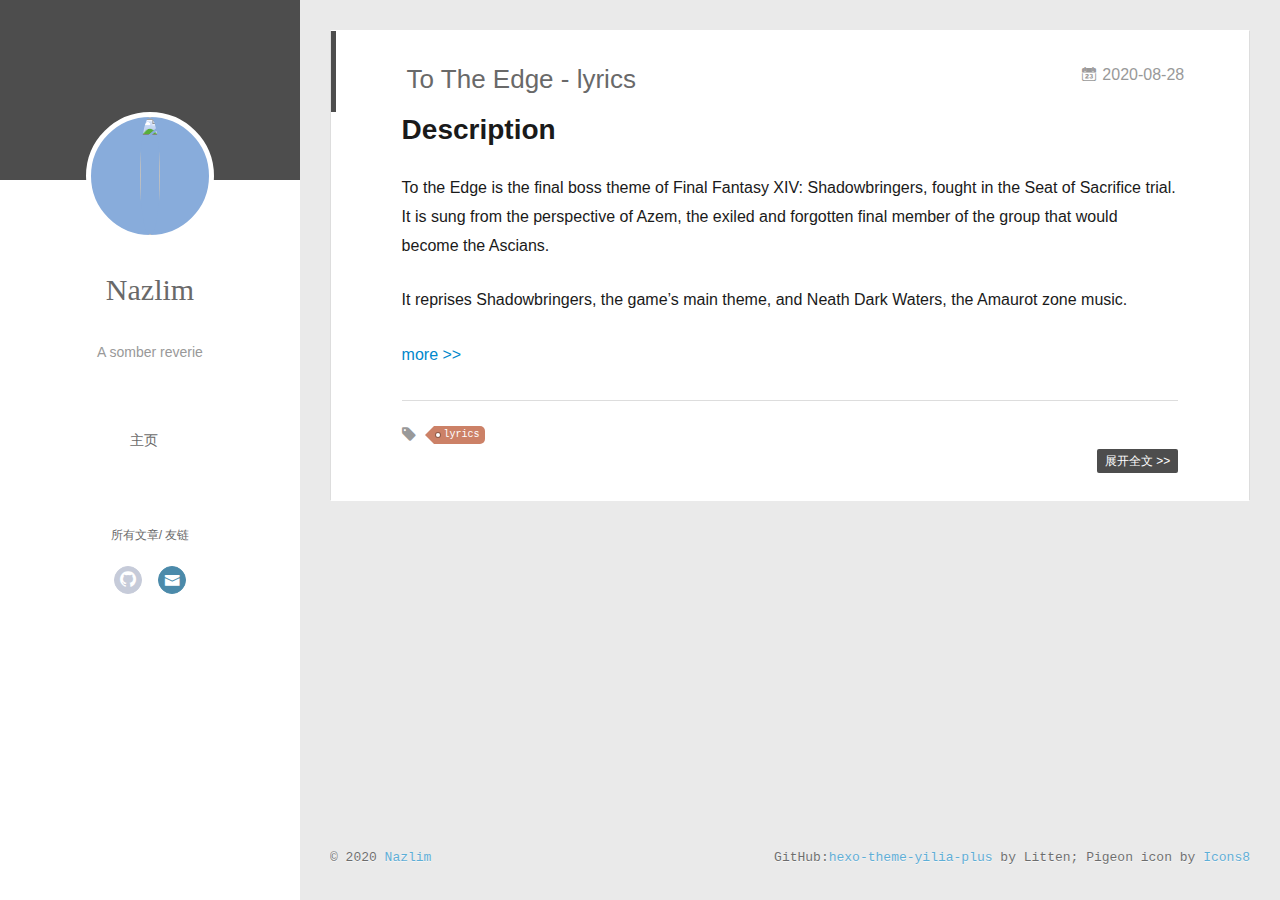
==== commit 98db193d: "Site updated: 2020-08-28 10:51:48" ====
--- a/index.html
+++ b/index.html
@@ -25,7 +25,7 @@
     <link rel="alternative" href="/atom.xml" title="森罗万象" type="application/atom+xml">
   
   
-    <link rel="icon" href="/favicon.ico">
+    <link rel="icon" href="https://img.icons8.com/cotton/64/000000/pigeon--v2.png">
   
   
     <link rel="apple-touch-icon" href="/apple-touch-icon-180x180.png">
@@ -63,8 +63,10 @@
 			<img src="https://s1.ax1x.com/2020/08/27/d44Ppj.jpg" class="js-avatar">
 		</a>
 		<hgroup>
-			<h1 class="header-author"><a href="/"></a></h1>
+			<h1 class="header-author"><a href="/">Nazlim</a></h1>
 		</hgroup>
+		
+		<p class="header-subtitle">A somber reverie</p>
 		
 
 		<nav class="header-menu">
@@ -117,8 +119,10 @@
 				</a>
 			</div>
 			<hgroup>
-			  <h1 class="header-author js-header-author"></h1>
+			  <h1 class="header-author js-header-author">Nazlim</h1>
 			</hgroup>
+			
+			<p class="header-subtitle"><i class="icon icon-quo-left"></i>A somber reverie<i class="icon icon-quo-right"></i></p>
 			
 			
 			
@@ -159,7 +163,7 @@
             
 
   
-    <article id="post-Test" class="article article-type-post  article-index" itemscope itemprop="blogPost">
+    <article id="post-to-the-edge-lyrics" class="article article-type-post  article-index" itemscope itemprop="blogPost">
   <div class="article-inner">
     
       <header class="article-header">
@@ -167,7 +171,7 @@
   
     <h1 itemprop="name">
 	
-	  <a class="article-title" href="/2020/08/25/Test/" target="_blank">A Test</a>
+	  <a class="article-title" href="/2020/08/28/to-the-edge-lyrics/" target="_blank">To The Edge - lyrics</a>
   
     </h1>
   
@@ -175,8 +179,8 @@
 
   
   
-<a href="/2020/08/25/Test/" class="archive-article-date">
-        <time datetime="2020-08-25T13:09:31.366Z" itemprop="datePublished"><i class="icon-calendar icon"></i>2020-08-25</time>
+<a href="/2020/08/28/to-the-edge-lyrics/" class="archive-article-date">
+        <time datetime="2020-08-28T02:18:14.695Z" itemprop="datePublished"><i class="icon-calendar icon"></i>2020-08-28</time>
 </a>
 
   
@@ -185,9 +189,10 @@
   
   <div class="article-entry" itemprop="articleBody">
     
-    Simply a Test
-    
-    <a class="article-more-a" href="/2020/08/25/Test/#more">more >></a>
+    <h1 id="Description"><a href="#Description" class="headerlink" title="Description"></a>Description</h1><p>To the Edge is the final boss theme of Final Fantasy XIV: Shadowbringers, fought in the Seat of Sacrifice trial. It is sung from the perspective of Azem, the exiled and forgotten final member of the group that would become the Ascians.</p>
+<p>It reprises Shadowbringers, the game’s main theme, and Neath Dark Waters, the Amaurot zone music.</p>
+    
+    <a class="article-more-a" href="/2020/08/28/to-the-edge-lyrics/#more">more >></a>
     
     
 
@@ -199,11 +204,22 @@
   <div class="article-info article-info-index">
     
     
+	<div class="article-tag tagcloud">
+		<i class="icon-price-tags icon"></i>
+		<ul class="article-tag-list">
+			 
+        		<li class="article-tag-list-item">
+        			<a href="javascript:void(0)" class="js-tag article-tag-list-link color2">lyrics</a>
+        		</li>
+      		
+		</ul>
+	</div>
+
     
 
     
     <p class="article-more-link">
-      <a class="article-more-a" href="/2020/08/25/Test/">展开全文 >></a>
+      <a class="article-more-a" href="/2020/08/28/to-the-edge-lyrics/">展开全文 >></a>
     </p>
     
 
@@ -248,7 +264,8 @@
       	<div class="footer-right">
 			
 			
-      		GitHub:<a href="https://github.com/JoeyBling/hexo-theme-yilia-plus" target="_blank">hexo-theme-yilia-plus</a> by Litten
+			GitHub:<a href="https://github.com/JoeyBling/hexo-theme-yilia-plus" target="_blank">hexo-theme-yilia-plus</a> by Litten;
+			Pigeon icon by <a target="_blank" rel="noopener" href="https://icons8.com/icon/BWfEGHzObm0W/pigeon">Icons8</a>
       	</div>
     </div>
   </div>
@@ -362,6 +379,10 @@
             <input type="checkbox" q-on="click:toggleTag(e)" q-attr="checked:showTags">
           </label>
           <ul class="article-tag-list" q-show="showTags">
+             
+              <li class="article-tag-list-item">
+                <a href="javascript:void(0)" class="js-tag color2">lyrics</a>
+              </li>
             
             <div class="clearfix"></div>
           </ul>
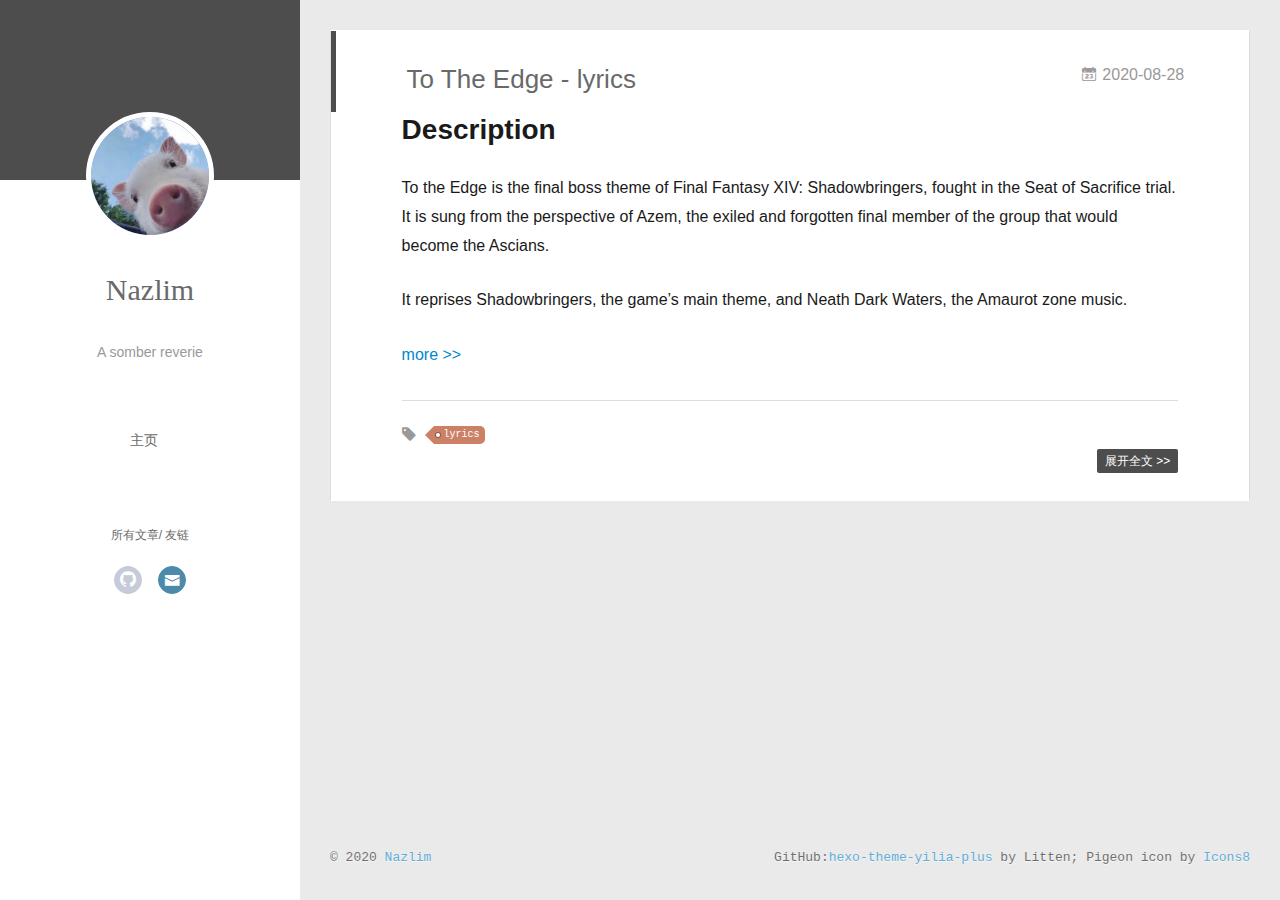
==== commit 5d12069e: "Site updated: 2020-08-28 10:58:10" ====
--- a/index.html
+++ b/index.html
@@ -25,7 +25,7 @@
     <link rel="alternative" href="/atom.xml" title="森罗万象" type="application/atom+xml">
   
   
-    <link rel="icon" href="https://img.icons8.com/cotton/64/000000/pigeon--v2.png">
+    <link rel="icon" href="/img/icons8-pigeon-64.png">
   
   
     <link rel="apple-touch-icon" href="/apple-touch-icon-180x180.png">
@@ -60,7 +60,7 @@
 <div class="intrude-less">
 	<header id="header" class="inner">
 		<a href="/" class="profilepic">
-			<img src="https://s1.ax1x.com/2020/08/27/d44Ppj.jpg" class="js-avatar">
+			<img src="/img/pig.jpg" class="js-avatar">
 		</a>
 		<hgroup>
 			<h1 class="header-author"><a href="/">Nazlim</a></h1>
@@ -115,7 +115,7 @@
 		<header id="header" class="inner">
 			<div class="profilepic">
 				<a href="/">
-					<img src="https://s1.ax1x.com/2020/08/27/d44Ppj.jpg" class="js-avatar">
+					<img src="/img/pig.jpg" class="js-avatar">
 				</a>
 			</div>
 			<hgroup>
@@ -271,18 +271,6 @@
   </div>
   
   
-	<script src="/lib/busuanzi.pure.js"></script>
-	
-  
-  
-	
-	<span id="busuanzi_container_site_pv" style="display:none">
-		本站总访问量<span id="busuanzi_value_site_pv"></span>次	
-	        <span class="post-meta-divider" >|</span>
-	</span>
-  	<span id="busuanzi_container_site_uv" style='display:none'>
-  		本站访客数<span id="busuanzi_value_site_uv"></span>人
-  	</span>
   
 </footer>
 
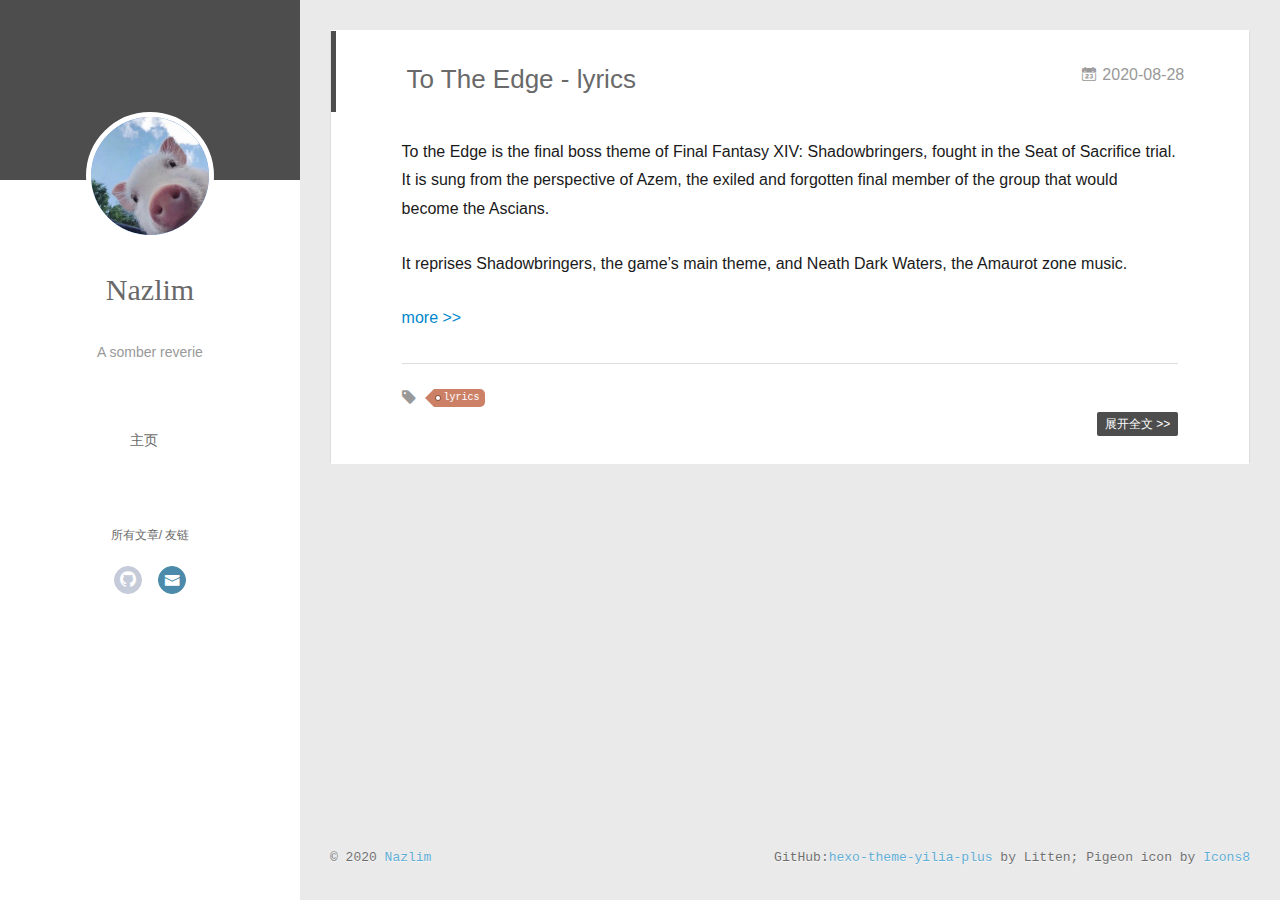
==== commit c00c5cc6: "Site updated: 2020-08-28 11:14:47" ====
--- a/index.html
+++ b/index.html
@@ -189,7 +189,7 @@
   
   <div class="article-entry" itemprop="articleBody">
     
-    <h1 id="Description"><a href="#Description" class="headerlink" title="Description"></a>Description</h1><p>To the Edge is the final boss theme of Final Fantasy XIV: Shadowbringers, fought in the Seat of Sacrifice trial. It is sung from the perspective of Azem, the exiled and forgotten final member of the group that would become the Ascians.</p>
+    <p>To the Edge is the final boss theme of Final Fantasy XIV: Shadowbringers, fought in the Seat of Sacrifice trial. It is sung from the perspective of Azem, the exiled and forgotten final member of the group that would become the Ascians.</p>
 <p>It reprises Shadowbringers, the game’s main theme, and Neath Dark Waters, the Amaurot zone music.</p>
     
     <a class="article-more-a" href="/2020/08/28/to-the-edge-lyrics/#more">more >></a>
